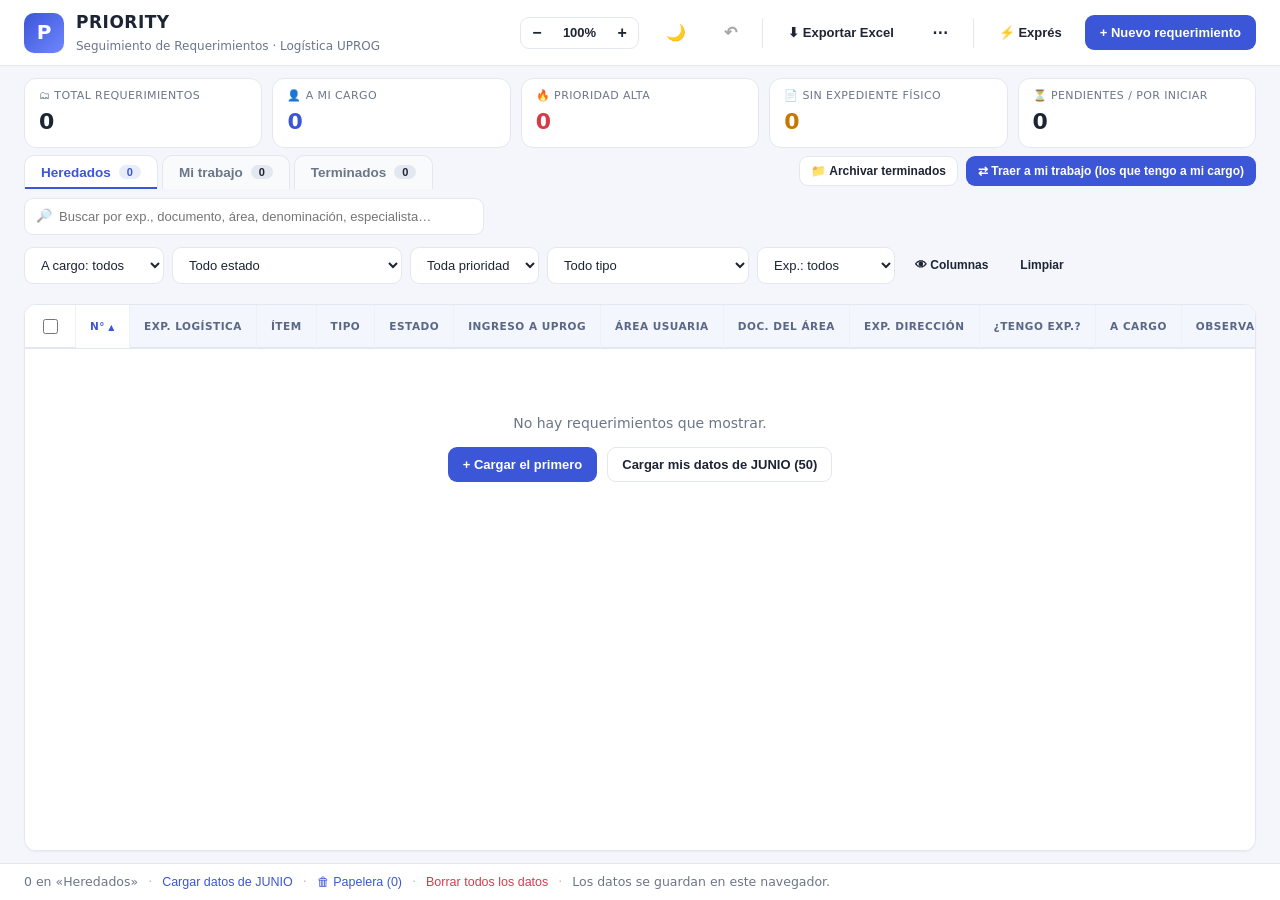
==== PRIORITY.html @ 84eb99b2 "Puente con Google Drive vía Apps Script (sin instalar nada) Alternativa a Drive de escritorio: un Ap" ====
<!DOCTYPE html>
<html lang="es">
<head>
  <meta charset="UTF-8" />
  <meta name="viewport" content="width=device-width, initial-scale=1.0" />
  <title>PRIORITY · Seguimiento de Requerimientos · UPROG</title>
  <style>
:root {
  --bg: #f4f6fb;
  --surface: #ffffff;
  --surface-2: #f8fafc;
  --border: #e3e8f0;
  --text: #1d2433;
  --muted: #6b7689;
  --primary: #3b56d6;
  --primary-dark: #2c43b8;
  --primary-soft: #e8ecfb;
  --danger: #d63b4b;
  --danger-soft: #fdecee;
  --warn: #c77700;
  --warn-soft: #fff4e0;
  --ok: #1f9d57;
  --shadow: 0 1px 2px rgba(18, 28, 53, .05);
  --radius: 12px;
  /* Fondos de fila: cebra sutil, «a mi cargo» y fila bajo el mouse (bien diferenciados) */
  --row-zebra: #f7f9fc;
  --row-cargo: #eef4ff;
  --row-hover: #e7effd;
}

* { box-sizing: border-box; }

html, body { height: 100%; }

body {
  margin: 0;
  font-family: "Segoe UI", system-ui, -apple-system, Roboto, Helvetica, Arial, sans-serif;
  background: var(--bg);
  color: var(--text);
  font-size: 14px;
  line-height: 1.45;
  display: flex;
  flex-direction: column;
  height: 100vh;
  overflow: hidden;
}

/* La cabecera, indicadores, pestañas, filtros y pie quedan anclados;
   solo la tabla se desplaza por dentro. */
.topbar, .kpis, .tabs-bar, .toolbar, .batch-bar, .express-bar, .footer { flex: 0 0 auto; }

/* ---------- Topbar ---------- */
.topbar {
  display: flex;
  align-items: center;
  justify-content: space-between;
  gap: 16px;
  padding: 10px 24px;
  background: var(--surface);
  border-bottom: 1px solid var(--border);
  position: sticky;
  top: 0;
  z-index: 20;
  flex-wrap: wrap;
}
.brand { display: flex; align-items: center; gap: 12px; }
.brand-logo {
  width: 40px; height: 40px;
  border-radius: 10px;
  background: linear-gradient(135deg, var(--primary), #6f86ff);
  color: #fff;
  font-weight: 800;
  font-size: 20px;
  display: grid; place-items: center;
  box-shadow: var(--shadow);
}
.brand-text h1 { margin: 0; font-size: 17px; letter-spacing: .5px; }
.brand-text span { color: var(--muted); font-size: 12px; }
.topbar-actions { display: flex; gap: 8px; flex-wrap: wrap; align-items: center; }
/* Separador fino entre grupos de botones (vista · listas · Excel · registrar) */
.tb-sep { width: 1px; align-self: stretch; background: var(--border); margin: 3px 2px; }

/* ---------- Buttons ---------- */
.btn {
  border: 1px solid transparent;
  border-radius: 9px;
  padding: 9px 14px;
  font-size: 13px;
  font-weight: 600;
  cursor: pointer;
  transition: all .15s ease;
  background: var(--surface);
  color: var(--text);
  white-space: nowrap;
}
.btn:hover { transform: translateY(-1px); }
.btn:active { transform: translateY(0); }
.btn-primary { background: var(--primary); color: #fff; }
.btn-primary:hover { background: var(--primary-dark); }
/* Minimalista: los botones secundarios son solo texto; el fondo aparece al pasar */
.btn-ghost { background: transparent; border-color: transparent; color: var(--text); }
.btn-ghost:hover { background: var(--primary-soft); }
.btn-sm { padding: 7px 11px; font-size: 12px; }
/* En barras de acciones sobre fondo de página, mantener el contorno para que se vean */
.tabs-actions .btn-ghost, .express-bar .btn-ghost, .batch-bar .btn-ghost,
.empty-actions .btn-ghost, .modal .btn-ghost, .cell-popover .btn-ghost {
  background: var(--surface); border-color: var(--border);
}

/* Menú «⋯» con las opciones que no se usan a diario */
.menu-wrap { position: relative; }
.menu {
  position: absolute; right: 0; top: calc(100% + 6px); z-index: 55;
  background: var(--surface); border: 1px solid var(--border);
  border-radius: 11px; box-shadow: 0 12px 32px rgba(18, 28, 53, .16);
  padding: 6px; display: flex; flex-direction: column; gap: 2px; min-width: 205px;
}
.menu-item {
  text-align: left; border: none; background: none; cursor: pointer;
  padding: 9px 12px; border-radius: 8px;
  font-size: 13px; font-weight: 600; color: var(--text); font-family: inherit;
  white-space: nowrap;
}
.menu-item:hover { background: var(--primary-soft); }
.menu-sep { height: 1px; background: var(--border); margin: 4px 6px; }

/* Control de zoom: una sola píldora */
.zoom-ctl {
  display: inline-flex; align-items: center; gap: 0; margin-right: 4px;
  border: 1px solid var(--border); border-radius: 9px; overflow: hidden;
}
.zoom-ctl .btn { padding: 6px 9px; border-radius: 0; }
.zoom-ctl .btn:hover { transform: none; }
.btn-icon { font-size: 16px; line-height: 1; min-width: 32px; font-weight: 800; }
.btn-zoom { min-width: 52px; font-variant-numeric: tabular-nums; }
.btn.vinculado, .menu-item.vinculado { background: #e7f6ee; color: var(--ok); border-color: #bfe6cf; }

/* ---------- KPIs ---------- */
.kpis {
  display: grid;
  grid-template-columns: repeat(auto-fit, minmax(160px, 1fr));
  gap: 10px;
  padding: 12px 24px 2px;
}
.kpi {
  background: var(--surface);
  border: 1px solid var(--border);
  border-radius: var(--radius);
  padding: 9px 14px;
  display: flex;
  flex-direction: column;
  gap: 2px;
}
.kpi-label { color: var(--muted); font-size: 11px; text-transform: uppercase; letter-spacing: .4px; }
.kpi-value { font-size: 22px; font-weight: 800; }
.kpi-danger .kpi-value { color: var(--danger); }
.kpi-warn .kpi-value { color: var(--warn); }
.kpi-accent .kpi-value { color: var(--primary); }

/* ---------- Toolbar / filters ---------- */
.toolbar {
  display: flex;
  align-items: center;
  justify-content: space-between;
  gap: 12px;
  padding: 10px 24px;
  flex-wrap: wrap;
}
.search {
  position: relative;
  flex: 1 1 320px;
  max-width: 460px;
}
.search-icon {
  position: absolute; left: 12px; top: 50%; transform: translateY(-50%);
  font-size: 13px; opacity: .6;
}
.search input {
  width: 100%;
  padding: 10px 12px 10px 34px;
  border: 1px solid var(--border);
  border-radius: 9px;
  background: var(--surface);
  font-size: 13px;
}
.filters { display: flex; gap: 8px; flex-wrap: wrap; }
.select {
  padding: 9px 12px;
  border: 1px solid var(--border);
  border-radius: 9px;
  background: var(--surface);
  font-size: 13px;
  color: var(--text);
  cursor: pointer;
}
input:focus, .select:focus, textarea:focus {
  outline: none;
  border-color: var(--primary);
  box-shadow: 0 0 0 3px var(--primary-soft);
}

/* ---------- Pestañas ---------- */
.tabs-bar {
  display: flex; align-items: center; justify-content: space-between;
  gap: 12px; padding: 4px 24px 0; flex-wrap: wrap;
}
.tabs { display: flex; gap: 4px; flex-wrap: wrap; }
.tabs-actions { display: flex; gap: 8px; flex-wrap: wrap; align-items: center; }
.tab {
  display: inline-flex; align-items: center; gap: 8px;
  border: 1px solid var(--border); border-bottom: none;
  background: var(--surface-2);
  border-radius: 10px 10px 0 0;
  padding: 9px 16px; font-size: 13.5px; font-weight: 700;
  color: var(--muted); cursor: pointer; position: relative; top: 1px;
}
.tab:hover { background: #eef2fb; color: var(--text); }
.tab.active {
  background: var(--surface); color: var(--primary);
  border-color: var(--border);
  box-shadow: 0 -2px 0 var(--primary) inset;
}
.tab-count {
  background: var(--border); color: var(--text);
  border-radius: 999px; padding: 1px 8px; font-size: 11px; font-weight: 700;
}
.tab.active .tab-count { background: var(--primary-soft); color: var(--primary); }
.pest-badge { background: var(--surface-2); color: var(--muted); border: 1px solid var(--border); }

/* ---------- Table ---------- */
.table-wrap {
  margin: 10px 24px 12px;
  background: var(--surface);
  border: 1px solid var(--border);
  border-radius: var(--radius);
  box-shadow: var(--shadow);
  overflow: auto;          /* desplazamiento vertical y horizontal dentro de la tabla */
  flex: 1 1 auto;
  min-height: 0;           /* permite que el área de tabla se encoja y haga scroll */
}
/* Con la vista simplificada (≈11 columnas) la tabla necesita mucho menos ancho:
   min-width bajo = poco o nada de scroll horizontal en pantallas normales. */
.grid { width: 100%; border-collapse: collapse; min-width: 1240px; }

/* Barras de desplazamiento más limpias (la horizontal se usa todo el tiempo) */
.table-wrap::-webkit-scrollbar { width: 12px; height: 13px; }
.table-wrap::-webkit-scrollbar-track { background: transparent; }
.table-wrap::-webkit-scrollbar-thumb {
  background: #c9d2e2; border-radius: 8px;
  border: 3px solid var(--surface); background-clip: padding-box;
}
.table-wrap::-webkit-scrollbar-thumb:hover { background: var(--muted); background-clip: padding-box; }

/* Edición en línea (tipo Excel) */
.grid td.ed { cursor: cell; position: relative; transition: background .12s ease, box-shadow .12s ease; }
.grid td.ed:hover { background: #f0f4fe; box-shadow: inset 0 0 0 1px rgba(59,86,214,.22); }
.grid td.editing { padding: 4px 6px; background: #fff; box-shadow: inset 0 0 0 2px var(--primary); }
.cell-editor {
  width: 100%; box-sizing: border-box;
  padding: 6px 8px; border: 1px solid var(--primary);
  border-radius: 7px; font: inherit; font-size: 13px;
  background: #fff; color: var(--text);
  box-shadow: 0 1px 3px rgba(18,28,53,.10);
}
select.cell-editor { cursor: pointer; }
textarea.cell-editor { resize: vertical; min-height: 54px; line-height: 1.4; overflow: hidden; }

/* Editor amplio (popover) para Observaciones */
.popover-backdrop { position: fixed; inset: 0; z-index: 60; background: rgba(18,28,53,.06); }
.cell-popover {
  position: fixed; z-index: 61;
  background: #fff; border: 1px solid var(--primary);
  border-radius: 11px; box-shadow: 0 14px 36px rgba(18,28,53,.24);
  padding: 10px;
}
.cp-label { font-size: 11px; color: var(--muted); margin-bottom: 6px; font-weight: 600; }
.cp-ta-wrap { position: relative; }
/* La capa fantasma calca EXACTAMENTE las medidas del textarea */
.cp-textarea, .cp-ghost {
  width: 100%; box-sizing: border-box;
  border: 1px solid var(--border); border-radius: 8px;
  padding: 9px 11px; margin: 0;
  font-family: inherit; font-size: 13.5px; line-height: 1.5; letter-spacing: normal;
  min-height: 150px;
}
.cp-textarea.cp-corta, .cp-ghost.cp-corta { min-height: 44px; }
.cp-textarea {
  position: relative; z-index: 1; display: block;
  resize: vertical; color: var(--text); background: transparent;
}
.cp-textarea:focus { outline: none; border-color: var(--primary); box-shadow: 0 0 0 3px var(--primary-soft); }
.cp-ghost {
  position: absolute; inset: 0; z-index: 0;
  border-color: transparent; color: transparent;
  white-space: pre-wrap; word-break: break-word; overflow-wrap: break-word;
  overflow: hidden; pointer-events: none; user-select: none;
}
.cp-ghost .g { color: #b3bac7; }
.grid thead th {
  text-align: left;
  font-size: 10.5px;
  font-weight: 700;
  text-transform: uppercase;
  letter-spacing: .5px;
  color: #5a6785;
  padding: 11px 14px;
  border-bottom: 1px solid var(--border);
  background: #f3f6fd;
  cursor: pointer;
  user-select: none;
  white-space: nowrap;
  position: sticky;
  top: 0;
  z-index: 1;
  box-shadow: inset 0 -1px 0 var(--border);
}
.grid thead th.acciones-col { cursor: default; text-align: right; }
.grid thead th.num { text-align: right; }
.grid thead th[data-sort]:hover { color: var(--primary); background: #e9eefb; }
.grid thead th.sorted-asc, .grid thead th.sorted-desc { color: var(--primary); }
.grid thead th.sorted-asc::after { content: " ▲"; font-size: 8px; }
.grid thead th.sorted-desc::after { content: " ▼"; font-size: 8px; }
.grid tbody td {
  padding: 10px 14px;
  border-bottom: 1px solid #eef1f6;
  border-right: 1px solid #f3f5f9;
  vertical-align: top;
  color: #2a3342;
}
.grid thead th { border-right: 1px solid #eef1f6; }
.grid thead th:last-child, .grid tbody td:last-child { border-right: none; }
.grid tbody tr:last-child td { border-bottom: none; }

/* Columnas fijas (selección y N°): no se pierden al desplazar la tabla a lo ancho */
.grid th.sel-col, .grid td.sel-col { position: sticky; left: 0; z-index: 2; background: var(--surface); }
.grid th.col-nro, .grid td.col-nro {
  position: sticky; left: 36px; z-index: 2; background: var(--surface);
  box-shadow: 4px 0 6px -4px rgba(18, 28, 53, .22);
}
.grid thead th.sel-col, .grid thead th.col-nro { z-index: 4; }

/* Cebra: filas alternadas para seguir la línea con la vista en una tabla tan ancha */
.grid tbody tr:nth-child(even) > td { background: var(--row-zebra); }
.grid tbody tr.row-cargo > td { background: var(--row-cargo); }
.grid tbody tr:hover > td { background: var(--row-hover); }
.grid td.num { text-align: right; font-variant-numeric: tabular-nums; white-space: nowrap; }
.cell-strong { font-weight: 600; white-space: nowrap; font-variant-numeric: tabular-nums; color: var(--text); }
.cell-item { min-width: 240px; max-width: 340px; }
.cell-item .item-main { font-weight: 600; }
.cell-item .item-sub { color: var(--muted); font-size: 11.5px; display: block; overflow: hidden; text-overflow: ellipsis; white-space: nowrap; max-width: 320px; }
.cell-area { min-width: 180px; max-width: 240px; font-size: 12.5px; color: #4a5468; }
.cell-doc { min-width: 160px; font-size: 12.5px; color: #4a5468; }
.muted-cell { color: #aab2c2; }
.row-vieja > td:first-child { box-shadow: inset 3px 0 0 var(--warn); }
/* Prioridad más alta: barra roja al inicio de la fila (gana sobre la naranja de antigüedad) */
.row-alta > td:first-child { box-shadow: inset 3px 0 0 var(--danger); }

/* ---------- Badges ---------- */
.badge {
  display: inline-flex;
  align-items: center;
  padding: 3px 10px;
  border-radius: 6px;
  font-size: 11.5px;
  font-weight: 600;
  letter-spacing: .2px;
  line-height: 1.55;
  white-space: nowrap;
  border: 1px solid rgba(20,30,55,.07);
}
.prio-alta { background: var(--danger-soft); color: var(--danger); }
.prio-media { background: var(--warn-soft); color: var(--warn); }
.prio-baja { background: #e7f6ee; color: var(--ok); }

.tipo { background: var(--surface-2); color: var(--muted); border: 1px solid var(--border); font-size: 11px; }
.tipo[data-t="SERVICIO"] { background: #eef4ff; color: #2f5fd0; border-color: #d6e2fb; }
.tipo[data-t="BIEN"] { background: #f0f4ec; color: #4a7a2e; border-color: #dde9d3; }
.tipo[data-t="INSUMO"] { background: #fdf0f6; color: #b03a78; border-color: #f6d8e8; }

/* Estados */
.estado { background: var(--surface-2); color: var(--muted); border: 1px solid var(--border); }
.estado[data-e="PENDIENTE"] { background: #eef1f6; color: #5a6678; }
.estado[data-e="DISPONIBILIDAD PRESUPUESTAL"] { background: #fff4e0; color: #b06f00; }
.estado[data-e="INVITACION"] { background: #e8ecfb; color: var(--primary); }
.estado[data-e="CUADRO COMPARATIVO"] { background: #e6f0ff; color: #1f5fd6; }
.estado[data-e="VALIDADO"] { background: #e7f6ee; color: var(--ok); }
.estado[data-e="ENTREGADO A GRISEL"] { background: #eaf7ef; color: #15824a; }
.estado[data-e="PARA SALDO"] { background: #f3eafc; color: #7b3fd1; }

.tengo-si { background: #e7f6ee; color: var(--ok); }
.tengo-no { background: var(--danger-soft); color: var(--danger); }
.cargo-si { background: var(--primary-soft); color: var(--primary); }
.cargo-no { background: #eef1f6; color: #5a6678; }

/* Anchos de celdas de la tabla editable */
.cell-den { min-width: 240px; max-width: 360px; white-space: nowrap; overflow: hidden; text-overflow: ellipsis; }
.cell-item2 { min-width: 240px; max-width: 430px; font-weight: 600; }
.item-main { font-weight: 700; font-size: 13.5px; line-height: 1.4; white-space: normal; }
.cell-exp { font-size: 14px; }
/* Sublínea gris (denominación bajo el ítem, estratégica bajo el área): editable con su clic */
.sub-linea {
  display: block; color: var(--muted); font-weight: 400;
  font-size: 11.5px; line-height: 1.35; margin-top: 3px;
  white-space: normal; word-break: break-word;
  max-height: 47px; overflow: hidden;
}
.sub-edit:hover { color: var(--primary); text-decoration: underline; cursor: pointer; }
.cell-obs { min-width: 200px; max-width: 320px; white-space: normal; word-break: break-word; line-height: 1.42; }

.antig-tag { display: block; font-size: 10.5px; color: #99a2b3; margin-top: 1px; }
.antig-tag.alerta { color: var(--warn); font-weight: 700; }
.cell-item2 .item-main, .grid td.cell-strong { letter-spacing: .1px; }
.grid tbody td.ed { transition: background .12s ease; }

/* ---------- Row actions ---------- */
.row-actions { display: flex; gap: 6px; justify-content: flex-end; }
.icon-btn {
  border: 1px solid var(--border);
  background: var(--surface);
  border-radius: 7px;
  padding: 5px 8px;
  cursor: pointer;
  font-size: 13px;
  line-height: 1;
}
.icon-btn:hover { background: var(--surface-2); }
.icon-btn.danger:hover { background: var(--danger-soft); border-color: #f3c4ca; }

/* ---------- Empty ---------- */
.empty { padding: 50px 24px; text-align: center; color: var(--muted); }
.empty-actions { display: flex; gap: 10px; justify-content: center; margin-top: 14px; flex-wrap: wrap; }

/* ---------- Footer ---------- */
.footer {
  display: flex;
  align-items: center;
  gap: 10px;
  padding: 9px 24px;
  border-top: 1px solid var(--border);
  background: var(--surface);
  color: var(--muted);
  font-size: 12.5px;
  flex-wrap: wrap;
}
.footer-sep { opacity: .5; }
.muted { color: var(--muted); }
.link-danger, .link-accent { background: none; border: none; cursor: pointer; font-size: 12.5px; padding: 0; }
.link-danger { color: var(--danger); }
.link-accent { color: var(--primary); }
.link-danger:hover, .link-accent:hover { text-decoration: underline; }

/* ---------- Modal ---------- */
.modal-backdrop {
  position: fixed; inset: 0;
  background: rgba(18, 28, 53, .45);
  display: grid; place-items: center;
  padding: 20px;
  z-index: 50;
}
.modal {
  background: var(--surface);
  border-radius: 16px;
  width: 100%;
  max-width: 720px;
  max-height: 92vh;
  overflow-y: auto;
  box-shadow: 0 20px 60px rgba(18, 28, 53, .3);
}
.modal-head {
  display: flex; align-items: center; justify-content: space-between;
  padding: 18px 22px;
  border-bottom: 1px solid var(--border);
  position: sticky; top: 0; background: var(--surface); z-index: 2;
}
.modal-head h2 { margin: 0; font-size: 17px; }
.modal-close { border: none; background: none; font-size: 17px; cursor: pointer; color: var(--muted); }
.modal-close:hover { color: var(--text); }
.modal-body { padding: 16px 22px 20px; }
.form-section {
  margin: 18px 0 4px;
  font-size: 12px;
  text-transform: uppercase;
  letter-spacing: .5px;
  color: var(--primary);
  border-bottom: 1px solid var(--border);
  padding-bottom: 6px;
}
.form-section:first-of-type { margin-top: 4px; }
.grid-form { display: grid; grid-template-columns: 1fr 1fr; gap: 13px; margin-top: 10px; }
.field { display: flex; flex-direction: column; gap: 6px; }
.field > span { font-size: 12.5px; font-weight: 600; color: var(--muted); position: relative; display: inline-flex; align-items: center; gap: 6px; }

/* Ícono de ayuda con tooltip (ej. explicación de Tipos) */
.help-icon {
  display: inline-flex; align-items: center; justify-content: center;
  width: 16px; height: 16px; border-radius: 50%;
  border: 1px solid var(--border); background: var(--surface-2);
  color: var(--primary); font-size: 10.5px; font-weight: 800; font-style: normal;
  line-height: 1; cursor: help; padding: 0;
}
.help-icon:hover, .help-icon:focus { background: var(--primary-soft); border-color: var(--primary); outline: none; }
.help-tooltip {
  display: block;
  position: absolute; z-index: 40; top: 100%; left: 0; margin-top: 6px;
  width: 300px; max-width: 80vw;
  background: #1d2433; color: #f1f3f8;
  border-radius: 10px; padding: 12px 14px 10px;
  box-shadow: 0 12px 28px rgba(18,28,53,.28);
  font-weight: normal; font-size: 12px; line-height: 1.5;
  cursor: default; white-space: normal; text-align: left;
}
.cp-block { display: block; margin: 0 0 8px; }
.cp-block:last-child { margin-bottom: 0; }
.help-tooltip strong { color: #fff; }
.help-tooltip-close {
  position: absolute; top: 6px; right: 8px;
  background: none; border: none; color: #aab2c2;
  font-size: 12px; cursor: pointer; padding: 2px;
}
.help-tooltip-close:hover { color: #fff; }
.field input, .field textarea, .field .select { width: 100%; padding: 9px 11px; border: 1px solid var(--border); border-radius: 9px; font-size: 13px; font-family: inherit; }
.field textarea { resize: vertical; }
.field-wide { grid-column: 1 / -1; }
.field-narrow { max-width: 140px; }
.modal-foot {
  display: flex; justify-content: flex-end; gap: 10px;
  margin-top: 22px; padding-top: 16px; border-top: 1px solid var(--border);
}

/* ---------- Configuración ---------- */
.config-help {
  font-size: 12.5px;
  color: var(--muted);
  background: var(--surface-2);
  border: 1px solid var(--border);
  border-radius: 9px;
  padding: 10px 12px;
  margin: 0 0 18px;
  line-height: 1.5;
}
.config-help strong { color: var(--text); }
.config-group { margin-bottom: 20px; }
.config-group-head {
  display: flex; align-items: center; justify-content: space-between;
  gap: 10px; margin-bottom: 10px;
}
.config-group-head h3 {
  margin: 0; font-size: 13px; text-transform: uppercase;
  letter-spacing: .4px; color: var(--primary);
}
.config-hint { text-transform: none; letter-spacing: 0; color: var(--muted); font-weight: 500; font-size: 11.5px; }
.config-list { display: flex; flex-direction: column; gap: 8px; }
.cfg-row {
  display: flex; align-items: center; gap: 8px;
}
.cfg-swatch {
  flex: 0 0 auto;
  min-width: 96px; max-width: 200px;
  padding: 5px 10px;
  border-radius: 999px;
  font-size: 11.5px; font-weight: 700;
  white-space: nowrap; overflow: hidden; text-overflow: ellipsis;
  text-align: center;
}
.cfg-color {
  flex: 0 0 auto;
  width: 34px; height: 34px;
  padding: 2px; border: 1px solid var(--border);
  border-radius: 8px; cursor: pointer; background: var(--surface);
}
.cfg-nombre {
  flex: 1 1 auto;
  padding: 8px 10px; border: 1px solid var(--border);
  border-radius: 8px; font-size: 13px; font-family: inherit;
}
.cfg-row .icon-btn[disabled] { opacity: .35; cursor: default; }
.foot-spacer { flex: 1; }

/* ---------- Glosario ---------- */
.glosario-group { margin-bottom: 22px; }
.glosario-group:last-child { margin-bottom: 4px; }
.glosario-group h3 {
  margin: 0 0 10px; font-size: 13px; text-transform: uppercase;
  letter-spacing: .4px; color: var(--primary);
  display: flex; align-items: baseline; gap: 8px; flex-wrap: wrap;
}
.glosario-list { margin: 0; }
.glosario-list dt {
  margin: 12px 0 4px;
  font-weight: 700; color: var(--text); font-size: 13px;
}
.glosario-list dt:first-child { margin-top: 0; }
.glosario-list dt .badge { font-size: 11.5px; }
.glosario-list dd {
  margin: 0 0 2px; color: var(--muted); font-size: 13px; line-height: 1.5;
}

/* ---------- Selección múltiple y acciones en lote ---------- */
.sel-col { width: 36px; min-width: 36px; text-align: center !important; cursor: pointer; }
.sel-check, #sel-all { width: 15px; height: 15px; cursor: pointer; accent-color: var(--primary); vertical-align: middle; }
.batch-bar {
  display: flex; align-items: center; gap: 8px; flex-wrap: wrap;
  padding: 8px 24px;
  background: #eef2fd;
  border-top: 1px solid #d6defb; border-bottom: 1px solid #d6defb;
}
.batch-count { font-weight: 800; color: var(--primary); font-size: 13px; margin-right: 4px; white-space: nowrap; }
.batch-bar .select { padding: 7px 10px; font-size: 12.5px; }
#btn-deshacer[disabled] { opacity: .4; cursor: default; }
#btn-deshacer[disabled]:hover { transform: none; background: transparent; }

/* ---------- Ayudas de escritura en el editor ---------- */
.cp-warn { margin-top: 6px; font-size: 12px; color: var(--danger); font-weight: 700; }
.cp-sugerencias {
  margin-top: 8px; display: flex; flex-wrap: wrap; gap: 6px; align-items: center;
  max-height: 98px; overflow-y: auto;
}
.cp-sug-tit { font-size: 11px; color: var(--muted); font-weight: 700; }
.cp-sug {
  border: 1px solid var(--border); background: var(--surface-2);
  border-radius: 999px; padding: 4px 11px; font-size: 12px; cursor: pointer;
  max-width: 100%; overflow: hidden; text-overflow: ellipsis; white-space: nowrap;
  font-family: inherit; color: var(--text);
}
.cp-sug:hover { background: var(--primary-soft); border-color: var(--primary); color: var(--primary); }
.cp-pred {
  margin-top: 6px; font-size: 12px; color: var(--muted);
  background: var(--surface-2); border: 1px dashed var(--border);
  border-radius: 7px; padding: 5px 10px;
}
.cp-pred b { color: var(--primary); }

/* ---------- Papelera ---------- */
.pap-row {
  display: flex; align-items: center; justify-content: space-between; gap: 10px;
  padding: 10px 0; border-bottom: 1px solid var(--border);
}
.pap-row:last-child { border-bottom: none; }
.pap-info { display: flex; flex-direction: column; gap: 2px; min-width: 0; }
.pap-title { font-weight: 700; font-size: 13px; }
.pap-sub { color: var(--muted); font-size: 12.5px; overflow: hidden; text-overflow: ellipsis; white-space: nowrap; max-width: 440px; }
.pap-fecha { color: #99a2b3; font-size: 11px; }

/* ---------- Toast ---------- */
.toast {
  position: fixed;
  bottom: 24px; left: 50%; transform: translateX(-50%);
  background: var(--text); color: #fff;
  padding: 11px 18px; border-radius: 10px;
  font-size: 13px; font-weight: 600;
  box-shadow: var(--shadow); z-index: 80;
}

.hidden { display: none !important; }

/* ---------- Modo enfoque: al navegar por la tabla, arriba se compacta ----------
   Se activa solo al desplazarse dentro de la tabla y se desactiva al volver arriba,
   para que el cuadro ocupe casi toda la página mientras trabajas en él. */
.topbar, .toolbar, .tabs-bar, .footer { transition: padding .18s ease; }
body.modo-foco .kpis { display: none; }
body.modo-foco .topbar { padding: 5px 24px; }
body.modo-foco .brand-logo { width: 30px; height: 30px; font-size: 15px; border-radius: 8px; }
body.modo-foco .brand-text h1 { font-size: 14px; }
body.modo-foco .brand-text span { display: none; }
body.modo-foco .topbar-actions .btn { padding: 5px 9px; font-size: 12px; }
body.modo-foco .tabs-bar { padding-top: 2px; }
body.modo-foco .toolbar { padding-top: 4px; padding-bottom: 4px; }
body.modo-foco .footer { padding-top: 4px; padding-bottom: 4px; font-size: 11.5px; }
body.modo-foco .table-wrap { margin-top: 6px; margin-bottom: 8px; }

/* ---------- KPIs clickeables ---------- */
.kpi-btn { cursor: pointer; transition: border-color .15s ease, transform .15s ease; }
.kpi-btn:hover { border-color: var(--primary); transform: translateY(-1px); }
.kpi-btn.kpi-activo { border-color: var(--primary); box-shadow: 0 0 0 3px var(--primary-soft); }

/* ---------- Registro exprés ---------- */
.express-bar {
  display: flex; align-items: center; gap: 8px; flex-wrap: wrap;
  padding: 8px 24px;
  background: var(--primary-soft);
  border-top: 1px solid var(--border); border-bottom: 1px solid var(--border);
}
.express-tit { font-weight: 800; color: var(--primary); font-size: 13px; white-space: nowrap; }
.ex-input { flex: 0 1 150px; min-width: 110px; cursor: text; }
.ex-ancho { flex: 1 1 210px; }
.ex-max { flex: 2 1 260px; }
.express-ayuda { flex-basis: 100%; font-size: 11px; color: var(--muted); }

/* ---------- Navegación con teclado (celda activa) ---------- */
.grid td.celda-activa { box-shadow: inset 0 0 0 2px var(--primary); border-radius: 2px; }

/* ---------- Bitácora de estados ---------- */
.hist-lista { max-height: 300px; overflow-y: auto; display: flex; flex-direction: column; gap: 6px; min-width: 300px; }
.hist-item { display: flex; gap: 8px; align-items: baseline; font-size: 12.5px; }
.hist-fecha { color: var(--muted); font-size: 11px; white-space: nowrap; }
.hist-vacio { color: var(--muted); font-size: 12.5px; padding: 6px 2px; }

/* ---------- Glosario: leyenda de colores y consejo ---------- */
.glosario-leyenda {
  display: flex; flex-wrap: wrap; gap: 6px; align-items: center;
  margin: 0 0 12px; font-size: 12px; color: var(--muted);
}
.glosario-tip {
  margin: 12px 0 0; padding: 9px 12px;
  background: var(--primary-soft); border-radius: 9px;
  font-size: 12.5px; color: var(--text);
}

/* ---------- Botón ⏭ (avanzar al siguiente estado) ---------- */
.estado-linea { display: flex; align-items: center; gap: 6px; }
.paso-sig {
  border: 1px solid var(--border); background: var(--surface);
  color: var(--muted); border-radius: 6px; cursor: pointer;
  font-size: 11px; line-height: 1; padding: 3px 5px;
  opacity: 0; transition: opacity .12s ease, color .12s ease, border-color .12s ease;
}
.grid tbody tr:hover .paso-sig { opacity: 1; }
.paso-sig:hover { color: var(--primary); border-color: var(--primary); }
/* En pantallas táctiles no hay hover: el botón se ve siempre */
@media (hover: none) { .paso-sig { opacity: 1; } }

/* ---------- Días sin movimiento ---------- */
.sinmov-tag { display: block; font-size: 10.5px; color: var(--warn); margin-top: 3px; white-space: nowrap; }

/* ---------- Conectar con Google Drive ---------- */
.drive-pop { max-height: 86vh; overflow-y: auto; }
.drive-pasos { margin: 4px 0 10px; padding-left: 20px; font-size: 12.5px; line-height: 1.6; }
.drive-pasos li { margin-bottom: 5px; }
.drive-url { width: 100%; font-size: 12px; }
.drive-foot { display: flex; gap: 8px; align-items: center; flex-wrap: wrap; margin-top: 10px; }
.drive-estado { font-size: 11.5px; color: var(--muted); flex: 1 1 100%; }
.drive-estado.bien { color: var(--ok); font-weight: 600; }
.drive-estado.mal { color: var(--danger); font-weight: 600; }

/* ---------- Selector de columnas (👁) ---------- */
.cols-lista { display: flex; flex-direction: column; gap: 7px; max-height: 330px; overflow-y: auto; padding: 2px 0; }
.cols-item { display: flex; gap: 8px; align-items: center; font-size: 13px; cursor: pointer; user-select: none; }
.cols-item input { cursor: pointer; }
.cols-nota { color: var(--muted); font-size: 11px; }
.cols-foot { margin-top: 10px; display: flex; justify-content: flex-end; }

/* ---------- Tema oscuro ---------- */
:root { color-scheme: light; }
:root[data-theme="dark"] {
  color-scheme: dark;
  --bg: #0f1522;
  --surface: #1a2233;
  --surface-2: #222c40;
  --border: #303c52;
  --text: #e7ebf3;
  --muted: #9aa5bb;
  --primary: #7189ee;
  --primary-dark: #92a6f4;
  --primary-soft: #27324f;
  --danger: #f26b7c;
  --danger-soft: #3a2530;
  --warn: #e6a13a;
  --warn-soft: #3a2f1c;
  --ok: #46c07f;
  --shadow: 0 1px 3px rgba(0,0,0,.45), 0 10px 28px rgba(0,0,0,.4);
  --row-zebra: #1e2737;
  --row-cargo: #202c48;
  --row-hover: #283552;
}
/* Ajustes de colores fijos que no usan variables */
:root[data-theme="dark"] .grid thead th { color: var(--muted); background: var(--surface-2); }
:root[data-theme="dark"] .grid thead th,
:root[data-theme="dark"] .grid tbody td { border-color: var(--border); }
:root[data-theme="dark"] .grid tbody td { color: var(--text); }
:root[data-theme="dark"] .grid td.ed:hover { background: #232f47; }
:root[data-theme="dark"] .grid td.editing { background: var(--surface); }
:root[data-theme="dark"] .grid td.col-nro,
:root[data-theme="dark"] .grid th.col-nro { box-shadow: 4px 0 6px -4px rgba(0,0,0,.55); }
:root[data-theme="dark"] .table-wrap::-webkit-scrollbar-thumb { background: #3a475f; background-clip: padding-box; }
:root[data-theme="dark"] .grid thead th[data-sort]:hover { background: var(--surface); }
:root[data-theme="dark"] .cell-area,
:root[data-theme="dark"] .cell-doc { color: #aeb7ca; }
:root[data-theme="dark"] .muted-cell,
:root[data-theme="dark"] .antig-tag,
:root[data-theme="dark"] .pap-fecha { color: var(--muted); }
:root[data-theme="dark"] .cp-label { background: var(--surface-2); color: var(--muted); }
:root[data-theme="dark"] .cp-ghost .g { color: #6b7688; }
:root[data-theme="dark"] .tab:hover { background: var(--surface-2); }
:root[data-theme="dark"] .btn.vinculado,
:root[data-theme="dark"] .menu-item.vinculado { background: rgba(70,192,127,.16); border-color: rgba(70,192,127,.45); }
:root[data-theme="dark"] .toast { background: #2c3850; color: var(--text); }
:root[data-theme="dark"] input,
:root[data-theme="dark"] textarea,
:root[data-theme="dark"] .field input,
:root[data-theme="dark"] .field textarea { background: var(--surface); color: var(--text); }
:root[data-theme="dark"] .cell-popover,
:root[data-theme="dark"] .cell-editor { background: var(--surface); color: var(--text); }
:root[data-theme="dark"] .batch-bar { background: var(--surface-2); border-color: var(--border); }
:root[data-theme="dark"] .cargo-no { background: var(--surface-2); color: var(--muted); }
:root[data-theme="dark"] .tengo-si { background: rgba(70,192,127,.18); color: var(--ok); }
:root[data-theme="dark"] .badge { border-color: rgba(255,255,255,.08); }
:root[data-theme="dark"] ::placeholder { color: #7a869c; }

/* ---------- Responsive ---------- */
@media (max-width: 880px) {
  .kpis { grid-template-columns: repeat(2, 1fr); }
  .grid-form { grid-template-columns: 1fr; }
  .field-narrow { max-width: none; }
}
@media (max-width: 520px) {
  .kpis { grid-template-columns: 1fr; }
  .topbar { padding: 12px 14px; }
  .toolbar, .table-wrap, .kpis, .footer { padding-left: 14px; padding-right: 14px; }
  .table-wrap { margin-left: 14px; margin-right: 14px; }
}

</style>
</head>
<body>
  <header class="topbar">
    <div class="brand">
      <div class="brand-logo">P</div>
      <div class="brand-text">
        <h1>PRIORITY</h1>
        <span>Seguimiento de Requerimientos · Logística UPROG</span>
      </div>
    </div>
    <div class="topbar-actions">
      <div class="zoom-ctl" title="Alejar o acercar la tabla">
        <button id="zoom-menos" class="btn btn-ghost btn-icon" title="Alejar (ver más pequeño)">−</button>
        <button id="zoom-nivel" class="btn btn-ghost btn-zoom" title="Clic para restablecer al 100%">100%</button>
        <button id="zoom-mas" class="btn btn-ghost btn-icon" title="Acercar (ver más grande)">+</button>
      </div>
      <button id="btn-tema" class="btn btn-ghost btn-icon" title="Cambiar entre tema claro y oscuro">🌙</button>
      <button id="btn-deshacer" class="btn btn-ghost btn-icon" title="Deshacer último cambio (Ctrl+Z)" disabled>↶</button>
      <span class="tb-sep"></span>
      <button id="btn-exportar" class="btn btn-ghost" title="Exportar a Excel con formato (mismas columnas, colores y orden de siempre)">⬇ Exportar Excel</button>
      <div class="menu-wrap">
        <button id="btn-mas" class="btn btn-ghost btn-icon" title="Más opciones (glosario, configurar, vincular, importar)">⋯</button>
        <div id="menu-mas" class="menu hidden">
          <button id="btn-glosario" class="menu-item" title="Glosario: qué significa cada término">📖 Glosario</button>
          <button id="btn-config" class="menu-item" title="Configurar estados, tipos y prioridades">⚙ Configurar listas</button>
          <button id="btn-vincular" class="menu-item" title="Vincular a un archivo CSV que se actualiza solo (Chrome/Edge)">🔗 Vincular Excel</button>
          <button id="btn-importar" class="menu-item" title="Importar desde CSV/Excel (actualiza los existentes, no duplica)">⬆ Importar</button>
          <div class="menu-sep"></div>
          <button id="btn-resumen" class="menu-item" title="Baja un resumen legible (.md) para subirlo a un Proyecto de Claude o a Drive y consultar tus expedientes desde el celular">🤖 Resumen para consultar con IA</button>
          <button id="btn-resumen-link" class="menu-item" title="Vincula un archivo .md (por ejemplo dentro de tu carpeta de Google Drive) que se actualice solo con cada cambio">🔄 Vincular resumen (Drive)</button>
          <button id="btn-drive" class="menu-item" title="Guarda el resumen en tu Drive automáticamente, sin instalar nada">☁ Conectar con Google Drive…</button>
          <div class="menu-sep"></div>
          <button id="btn-respaldo" class="menu-item" title="Guardar TODO en un archivo: requerimientos, historial, papelera, listas y preferencias (para pasar a otra PC)">💾 Guardar copia de todo</button>
          <button id="btn-restaurar" class="menu-item" title="Restaurar desde una copia de seguridad (reemplaza lo que haya en esta PC)">📂 Restaurar copia</button>
        </div>
      </div>
      <span class="tb-sep"></span>
      <button id="btn-express" class="btn btn-ghost" title="Registro exprés: solo los datos esenciales, el resto se completa después">⚡ Exprés</button>
      <button id="btn-nuevo" class="btn btn-primary">+ Nuevo requerimiento</button>
      <input type="file" id="file-import" accept=".csv,.xls,.xlsx,.html,text/csv,application/vnd.ms-excel" hidden />
      <input type="file" id="file-respaldo" accept=".json,application/json" hidden />
    </div>
  </header>

  <!-- Tablero de indicadores (clic en una tarjeta = filtrar la tabla) -->
  <section class="kpis" id="kpis">
    <div class="kpi kpi-btn" data-kpi="total" title="Clic: quitar todos los filtros">
      <span class="kpi-label">🗂 Total requerimientos</span>
      <span class="kpi-value" id="kpi-total">0</span>
    </div>
    <div class="kpi kpi-accent kpi-btn" data-kpi="cargo" title="Clic: ver solo los que tengo a mi cargo">
      <span class="kpi-label">👤 A mi cargo</span>
      <span class="kpi-value" id="kpi-cargo">0</span>
    </div>
    <div class="kpi kpi-danger kpi-btn" data-kpi="alta" title="Clic: ver solo prioridad más alta">
      <span class="kpi-label" id="kpi-alta-label">Prioridad alta</span>
      <span class="kpi-value" id="kpi-alta">0</span>
    </div>
    <div class="kpi kpi-warn kpi-btn" data-kpi="sinexp" title="Clic: ver solo los que no tengo en físico">
      <span class="kpi-label">📄 Sin expediente físico</span>
      <span class="kpi-value" id="kpi-sinexp">0</span>
    </div>
    <div class="kpi kpi-btn" data-kpi="pend" title="Clic: ver solo los pendientes">
      <span class="kpi-label">⏳ Pendientes / por iniciar</span>
      <span class="kpi-value" id="kpi-pend">0</span>
    </div>
  </section>

  <!-- Pestañas -->
  <section class="tabs-bar">
    <div class="tabs" id="tabs"></div>
    <div class="tabs-actions">
      <button id="btn-archivar" class="btn btn-ghost btn-sm" title="Mueve a la pestaña «Terminados» todos los requerimientos en estado TERMINADO">
        📁 Archivar terminados
      </button>
      <button id="btn-jalar" class="btn btn-primary btn-sm" title="Mueve a la pestaña «Mi trabajo» los requerimientos marcados como «a mi cargo»">
        ⇄ Traer a mi trabajo (los que tengo a mi cargo)
      </button>
    </div>
  </section>

  <!-- Registro exprés: lo esencial en una línea, Enter guarda y sigue -->
  <section class="express-bar hidden" id="express-bar">
    <span class="express-tit">⚡ Registro exprés</span>
    <input type="text" id="ex-exp" class="select ex-input" placeholder="N° Exp. Logística *" />
    <input type="text" id="ex-doc" class="select ex-input ex-ancho" placeholder="N° doc. del área (NOTA INFORMATIVA…)" list="dl-ex-doc" />
    <input type="text" id="ex-area" class="select ex-input ex-ancho" placeholder="Área usuaria" list="dl-ex-area" />
    <input type="text" id="ex-den" class="select ex-input ex-max" placeholder="Denominación del requerimiento" />
    <select id="ex-tipo" class="select ex-input"></select>
    <button id="ex-guardar" class="btn btn-primary btn-sm" title="Guardar y seguir con el siguiente (Enter)">Guardar ↵</button>
    <button id="ex-cerrar" class="btn btn-ghost btn-sm" title="Cerrar (Esc)">✕</button>
    <span class="express-ayuda">Fecha de hoy, N° y pestaña se ponen solos · Enter guarda y sigue</span>
    <datalist id="dl-ex-doc"></datalist>
    <datalist id="dl-ex-area"></datalist>
  </section>

  <!-- Filtros -->
  <section class="toolbar">
    <div class="search">
      <span class="search-icon">🔎</span>
      <input type="search" id="buscar" placeholder="Buscar por exp., documento, área, denominación, especialista…" />
    </div>
    <div class="filters">
      <select id="filtro-cargo" class="select">
        <option value="">A cargo: todos</option>
        <option value="SÍ">Solo a mi cargo</option>
        <option value="NO">De otra persona</option>
        <option value="__sin">Sin marcar</option>
      </select>
      <select id="filtro-estado" class="select"><option value="">Todo estado</option></select>
      <select id="filtro-prioridad" class="select"><option value="">Toda prioridad</option></select>
      <select id="filtro-tipo" class="select"><option value="">Todo tipo</option></select>
      <select id="filtro-tengo" class="select">
        <option value="">Exp.: todos</option>
        <option value="SÍ">Con expediente</option>
        <option value="NO">Sin expediente</option>
      </select>
      <button id="btn-columnas" class="btn btn-ghost btn-sm" title="Elegir qué columnas se ven (los datos ocultos no se pierden: siguen en el formulario y en el Excel)">👁 Columnas</button>
      <button id="btn-limpiar" class="btn btn-ghost btn-sm" title="Limpiar filtros">Limpiar</button>
    </div>
  </section>

  <!-- Barra de acciones en lote (aparece al seleccionar filas) -->
  <section class="batch-bar hidden" id="batch-bar">
    <span class="batch-count" id="batch-count">0 seleccionados</span>
    <select id="batch-estado" class="select"><option value="">Cambiar estado…</option></select>
    <select id="batch-prioridad" class="select"><option value="">Cambiar prioridad…</option></select>
    <select id="batch-pestana" class="select"><option value="">Mover a pestaña…</option></select>
    <select id="batch-cargo" class="select">
      <option value="">A cargo…</option>
      <option value="SÍ">SÍ (a mi cargo)</option>
      <option value="NO">NO (de otra persona)</option>
    </select>
    <button id="batch-especialista" class="btn btn-ghost btn-sm">👤 Asignar especialista</button>
    <button id="batch-eliminar" class="btn btn-ghost btn-sm">🗑 Eliminar</button>
    <button id="batch-cancelar" class="btn btn-ghost btn-sm">✕ Quitar selección</button>
  </section>

  <!-- Tabla -->
  <main class="table-wrap">
    <table class="grid" id="tabla">
      <thead>
        <tr id="thead-row"><!-- se construye desde app.js según las columnas visibles --></tr>
      </thead>
      <tbody id="tbody"></tbody>
    </table>
    <div id="vacio" class="empty hidden">
      <p>No hay requerimientos que mostrar.</p>
      <div class="empty-actions">
        <button id="btn-nuevo-2" class="btn btn-primary">+ Cargar el primero</button>
        <button id="btn-junio" class="btn btn-ghost">Cargar mis datos de JUNIO (50)</button>
      </div>
    </div>
  </main>

  <footer class="footer">
    <span id="footer-count">0 requerimientos</span>
    <span class="footer-sep">·</span>
    <button id="btn-junio-2" class="link-accent">Cargar datos de JUNIO</button>
    <span class="footer-sep">·</span>
    <button id="btn-papelera" class="link-accent">🗑 Papelera (<span id="papelera-count">0</span>)</button>
    <span class="footer-sep">·</span>
    <button id="btn-borrar-todo" class="link-danger">Borrar todos los datos</button>
    <span class="footer-sep">·</span>
    <span class="muted">Los datos se guardan en este navegador.</span>
  </footer>

  <!-- Modal de formulario -->
  <div class="modal-backdrop hidden" id="modal">
    <div class="modal" role="dialog" aria-modal="true" aria-labelledby="modal-titulo">
      <div class="modal-head">
        <h2 id="modal-titulo">Nuevo requerimiento</h2>
        <button class="modal-close" id="modal-close" aria-label="Cerrar">✕</button>
      </div>
      <form id="form" class="modal-body" novalidate>
        <input type="hidden" id="f-id" />

        <h3 class="form-section">Identificación</h3>
        <div class="grid-form">
          <label class="field">
            <span>Pestaña</span>
            <select id="f-pestana" class="select"></select>
          </label>
          <label class="field field-narrow">
            <span>N°</span>
            <input type="text" id="f-nro" placeholder="Correlativo" />
          </label>
          <label class="field">
            <span>Fecha de ingreso a UPROG</span>
            <input type="date" id="f-fechaIngreso" />
          </label>
          <label class="field">
            <span>N° Exp. Logística *</span>
            <input type="text" id="f-expLogistica" required placeholder="Ej. 2728" />
          </label>
          <label class="field">
            <span>N° Exp. Dirección</span>
            <input type="text" id="f-expDireccion" placeholder="Ej. 4249" />
          </label>
          <label class="field field-wide">
            <span>N° de documento del área que solicita</span>
            <input type="text" id="f-docArea" placeholder="Ej. NOTA INFORMATIVA N°040-2026-DP-HNAL" />
          </label>
        </div>

        <h3 class="form-section">Área usuaria</h3>
        <div class="grid-form">
          <label class="field field-wide">
            <span>Área usuaria estratégica</span>
            <input type="text" id="f-areaEstrategica" placeholder="Departamento / unidad estratégica" list="dl-areaEstrategica" autocomplete="off" />
            <datalist id="dl-areaEstrategica"></datalist>
          </label>
          <label class="field field-wide">
            <span>Área usuaria</span>
            <input type="text" id="f-areaUsuaria" placeholder="Servicio / área que solicita" list="dl-areaUsuaria" autocomplete="off" />
            <datalist id="dl-areaUsuaria"></datalist>
          </label>
        </div>

        <h3 class="form-section">Requerimiento</h3>
        <div class="grid-form">
          <label class="field">
            <span class="field-label-help">Tipo
              <button type="button" class="help-icon" id="ayuda-tipo" title="¿Qué significa cada tipo?" aria-label="Ayuda sobre los tipos">ℹ</button>
              <span class="help-tooltip hidden" id="tooltip-tipo">
                <button type="button" class="help-tooltip-close" id="tooltip-tipo-close" aria-label="Cerrar">✕</button>
                <span class="cp-block"><strong>BIEN</strong> — objeto físico que se adquiere y se conserva (equipos, muebles, accesorios). Ej.: estante de melamina, coches de paro.</span>
                <span class="cp-block"><strong>INSUMO</strong> — material consumible que se gasta con el uso (descartables, reactivos, materiales).</span>
                <span class="cp-block"><strong>SERVICIO</strong> — trabajo o mano de obra contratada, no es un objeto (mantenimiento, calibración, agenciamiento).</span>
                <span class="cp-block"><strong>ACTIVO NO FINANCIERO</strong> — bien de capital/patrimonial (SIGA/SIAF): equipo de valor significativo que se registra como activo fijo de la institución.</span>
                <span class="cp-block"><strong>PACIENTE</strong> — requerimiento ligado a un paciente específico (compra puntual por indicación médica o urgencia).</span>
              </span>
            </span>
            <select id="f-tipo" class="select"></select>
          </label>
          <label class="field">
            <span>Ítem (resumen corto)</span>
            <input type="text" id="f-item" placeholder="Ej. ESTANTE DE MELAMINA" />
          </label>
          <label class="field field-wide">
            <span>Denominación del requerimiento (completo)</span>
            <textarea id="f-denominacion" rows="2" placeholder="Descripción completa del requerimiento" spellcheck="true" lang="es"></textarea>
          </label>
        </div>

        <h3 class="form-section">Seguimiento</h3>
        <div class="grid-form">
          <label class="field">
            <span>Prioridad *</span>
            <select id="f-prioridad" class="select" required></select>
          </label>
          <label class="field">
            <span>Estado del requerimiento</span>
            <select id="f-estado" class="select"></select>
          </label>
          <label class="field">
            <span>Especialista a cargo</span>
            <input type="text" id="f-especialista" placeholder="Nombre del especialista" list="dl-especialista" autocomplete="off" />
            <datalist id="dl-especialista"></datalist>
          </label>
          <label class="field">
            <span>Fecha de pase a especialista</span>
            <input type="date" id="f-fechaPase" />
          </label>
          <label class="field">
            <span>¿Tengo el expediente físico?</span>
            <select id="f-tengoExp" class="select">
              <option value="">—</option>
              <option value="SÍ">SÍ</option>
              <option value="NO">NO</option>
            </select>
          </label>
          <label class="field">
            <span>¿A mi cargo? (lo veo yo)</span>
            <select id="f-aCargo" class="select">
              <option value="">—</option>
              <option value="SÍ">SÍ</option>
              <option value="NO">NO (de otra persona)</option>
            </select>
          </label>
          <label class="field field-wide">
            <span>Observaciones</span>
            <textarea id="f-observaciones" rows="2" placeholder="Notas y seguimiento" spellcheck="true" lang="es"></textarea>
          </label>
        </div>

        <div class="modal-foot">
          <button type="button" class="btn btn-ghost" id="btn-cancelar">Cancelar</button>
          <button type="submit" class="btn btn-primary">Guardar requerimiento</button>
        </div>
      </form>
    </div>
  </div>

  <!-- Modal de configuración -->
  <div class="modal-backdrop hidden" id="modal-config">
    <div class="modal" role="dialog" aria-modal="true" aria-labelledby="config-titulo">
      <div class="modal-head">
        <h2 id="config-titulo">⚙ Configurar listas</h2>
        <button class="modal-close" id="config-close" aria-label="Cerrar">✕</button>
      </div>
      <div class="modal-body">
        <p class="config-help">
          Agrega, renombra, reordena (↑ ↓) o cambia el color de cada opción.
          <strong>Al renombrar</strong>, los requerimientos que usaban ese valor se actualizan automáticamente.
          Si <strong>eliminas</strong> una opción, los requerimientos que la usaban quedan con ese campo en blanco.
        </p>

        <div class="config-group">
          <div class="config-group-head">
            <h3>Estados del requerimiento</h3>
            <button type="button" class="btn btn-ghost btn-sm" data-add="estados">+ Agregar estado</button>
          </div>
          <div class="config-list" id="cfg-estados"></div>
        </div>

        <div class="config-group">
          <div class="config-group-head">
            <h3>Tipos</h3>
            <button type="button" class="btn btn-ghost btn-sm" data-add="tipos">+ Agregar tipo</button>
          </div>
          <div class="config-list" id="cfg-tipos"></div>
        </div>

        <div class="config-group">
          <div class="config-group-head">
            <h3>Prioridades <span class="config-hint">(la primera = más urgente)</span></h3>
            <button type="button" class="btn btn-ghost btn-sm" data-add="prioridades">+ Agregar prioridad</button>
          </div>
          <div class="config-list" id="cfg-prioridades"></div>
        </div>

        <div class="modal-foot">
          <button type="button" class="link-danger" id="config-restaurar">Restaurar valores por defecto</button>
          <span class="foot-spacer"></span>
          <button type="button" class="btn btn-ghost" id="config-cancelar">Cancelar</button>
          <button type="button" class="btn btn-primary" id="config-guardar">Guardar configuración</button>
        </div>
      </div>
    </div>
  </div>

  <!-- Modal de glosario -->
  <div class="modal-backdrop hidden" id="modal-glosario">
    <div class="modal" role="dialog" aria-modal="true" aria-labelledby="glosario-titulo">
      <div class="modal-head">
        <h2 id="glosario-titulo">📖 Glosario</h2>
        <button class="modal-close" id="glosario-close" aria-label="Cerrar">✕</button>
      </div>
      <div class="modal-body">
        <p class="config-help">
          Significado de los términos que usa la app. Los nombres de <strong>Tipo</strong> y
          <strong>Estado</strong> se pueden personalizar en ⚙ Configurar; aquí se explican los
          valores con los que arranca la app (los de tu hoja de junio).
        </p>

        <div class="glosario-group">
          <h3>Tipo <span class="config-hint">qué se está pidiendo</span></h3>
          <dl class="glosario-list">
            <dt><span class="badge tipo" data-t="BIEN">BIEN</span></dt>
            <dd>Objeto físico que se adquiere y se conserva (equipos, muebles, accesorios). Ej.: estante de melamina, coches de paro.</dd>
            <dt><span class="badge tipo" data-t="INSUMO">INSUMO</span></dt>
            <dd>Material consumible que se gasta con el uso (descartables, reactivos, materiales).</dd>
            <dt><span class="badge tipo" data-t="SERVICIO">SERVICIO</span></dt>
            <dd>Trabajo o mano de obra contratada, no es un objeto (mantenimiento, calibración, agenciamiento).</dd>
            <dt><span class="badge tipo">ACTIVO NO FINANCIERO</span></dt>
            <dd>Bien de capital/patrimonial (SIGA/SIAF): equipo de valor significativo que se registra como activo fijo de la institución.</dd>
            <dt><span class="badge tipo">PACIENTE</span></dt>
            <dd>Requerimiento ligado a un paciente específico (compra puntual por indicación médica o urgencia).</dd>
          </dl>
        </div>

        <div class="glosario-group">
          <h3>Prioridad</h3>
          <dl class="glosario-list">
            <dt><span class="badge prio-alta">Alta</span></dt>
            <dd>Urgente: se debe atender primero.</dd>
            <dt><span class="badge prio-media">Media</span></dt>
            <dd>Seguimiento normal, sin urgencia inmediata.</dd>
            <dt><span class="badge prio-baja">Baja</span></dt>
            <dd>Puede esperar; no es prioritario en este momento.</dd>
          </dl>
        </div>

        <div class="glosario-group">
          <h3>Estado del requerimiento <span class="config-hint">5 pasos · el color dice de quién depende</span></h3>
          <p class="glosario-leyenda">
            <span class="badge estado">gris</span> sin empezar ·
            <span class="badge" style="background:rgba(59,86,214,.15);color:#22337f">azul</span> me toca a mí ·
            <span class="badge" style="background:rgba(199,119,0,.15);color:#734500">ámbar</span> espero a otros ·
            <span class="badge" style="background:rgba(14,138,106,.15);color:#085040">verde</span> cerrado
          </p>
          <dl class="glosario-list">
            <dt><span class="badge estado" data-e="PENDIENTE">1 · PENDIENTE</span></dt>
            <dd>Llegó el requerimiento del área usuaria; aún no lo empiezo.</dd>
            <dt><span class="badge" style="background:rgba(59,86,214,.15);color:#22337f">2 · INDAGACIÓN</span></dt>
            <dd>Indagación de mercado: invito a los postores y espero sus cotizaciones.</dd>
            <dt><span class="badge" style="background:rgba(199,119,0,.15);color:#734500">3 · EN VALIDACIÓN</span></dt>
            <dd>Armé el cuadro de validación y el memo, y se lo entregué a Grisel: el área usuaria tiene que validarlo y devolverlo.</dd>
            <dt><span class="badge" style="background:rgba(168,100,0,.15);color:#623b00">4 · ESPERANDO PRESUPUESTO</span></dt>
            <dd>Ya está validado y registrado en el Excel de la unidad; espero que le asignen presupuesto.</dd>
            <dt><span class="badge estado" data-e="TERMINADO">5 · TERMINADO</span></dt>
            <dd>Llegó el presupuesto: certificas en el SIGA, haces el cuadro comparativo con la nota y lo entregas. Al marcarlo pasa solo a la pestaña «Terminados».</dd>
            <dt><span class="badge" style="background:rgba(214,59,75,.15);color:#7d2530">OBSERVADO</span></dt>
            <dd>Excepción, fuera del flujo: está detenido porque hay que corregir algo o no continuó.</dd>
          </dl>
          <p class="glosario-tip">Con el botón <strong>⏭</strong> de cada fila avanzas al siguiente paso con un solo clic: <strong>4 clics</strong> repartidos en el tiempo y el expediente recorrió todo su ciclo.</p>
        </div>

        <div class="glosario-group">
          <h3>Otros términos</h3>
          <dl class="glosario-list">
            <dt>UPROG</dt>
            <dd>La unidad de Logística que recibe y programa los requerimientos antes de pasarlos
              al especialista (así aparecía en tu Excel original; si tu unidad usa otro nombre,
              se puede cambiar en toda la app).</dd>
            <dt>N° Exp. Logística / N° Exp. Dirección</dt>
            <dd>Números de expediente que asignan Logística y Dirección respectivamente al mismo requerimiento.</dd>
            <dt>A cargo</dt>
            <dd>Marca si el requerimiento es de los que gestionas tú ahora (Sí) o es de otra persona (No / sin marcar).</dd>
            <dt>¿Tengo el expediente físico?</dt>
            <dd>Indica si el expediente en papel está contigo (Sí) o no (No).</dd>
            <dt>Pestañas: Heredados / Mi trabajo</dt>
            <dd>«Heredados» son los expedientes de la gestión anterior; «Mi trabajo» son los tuyos.
              Se mueven con el botón «⇄ Traer a mi trabajo» o editando la celda «Pestaña» de cada fila.</dd>
          </dl>
        </div>

        <div class="modal-foot">
          <span class="foot-spacer"></span>
          <button type="button" class="btn btn-primary" id="glosario-cerrar">Cerrar</button>
        </div>
      </div>
    </div>
  </div>

  <!-- Modal de papelera -->
  <div class="modal-backdrop hidden" id="modal-papelera">
    <div class="modal" role="dialog" aria-modal="true" aria-labelledby="papelera-titulo">
      <div class="modal-head">
        <h2 id="papelera-titulo">🗑 Papelera</h2>
        <button class="modal-close" id="papelera-close" aria-label="Cerrar">✕</button>
      </div>
      <div class="modal-body">
        <p class="config-help">
          Los requerimientos eliminados quedan aquí y puedes <strong>restaurarlos</strong> cuando
          quieras. También puedes deshacer el último cambio con <strong>Ctrl+Z</strong> o el botón <strong>↶</strong>.
        </p>
        <div id="papelera-lista"></div>
        <div class="modal-foot">
          <button type="button" class="link-danger" id="papelera-vaciar">Vaciar papelera</button>
          <span class="foot-spacer"></span>
          <button type="button" class="btn btn-primary" id="papelera-cerrar">Cerrar</button>
        </div>
      </div>
    </div>
  </div>

  <div id="toast" class="toast hidden"></div>

  <script>
/* PRIORITY · Seguimiento de Requerimientos · Logística UPROG
   App 100% local: datos, configuración y pestañas se guardan en localStorage. */

(function () {
  "use strict";

  // ---------- Claves de almacenamiento ----------
  const STORAGE_KEY = "priority_requerimientos_v1";
  const CONFIG_KEY = "priority_config_v1";
  const TABS_KEY = "priority_tabs_v1";
  const ACTIVA_KEY = "priority_tab_activa";
  const ZOOM_KEY = "priority_zoom";

  // Campos para exportar / importar CSV
  const CAMPOS_CSV = [
    "nro", "pestana", "fechaIngreso", "expLogistica", "expDireccion", "docArea",
    "areaEstrategica", "areaUsuaria", "tipo", "denominacion", "item",
    "especialista", "fechaPase", "estado", "prioridad", "observaciones",
    "tengoExp", "aCargo",
  ];

  const ENCABEZADOS_CSV = {
    nro: "N°", pestana: "Pestaña", fechaIngreso: "Fecha ingreso a UPROG",
    expLogistica: "N° Exp. Logística", expDireccion: "N° Exp. Dirección",
    docArea: "N° de documento del área", areaEstrategica: "Área usuaria estratégica",
    areaUsuaria: "Área usuaria", tipo: "Tipo", denominacion: "Denominación del requerimiento",
    item: "Ítem", especialista: "Especialista a cargo", fechaPase: "Fecha de pase a especialista",
    estado: "Estado del requerimiento", prioridad: "Prioridad",
    observaciones: "Observaciones", tengoExp: "¿Tengo el expediente?", aCargo: "¿A mi cargo?",
  };

  // Tipo de editor en línea por campo (lo no listado es texto)
  const FIELD_EDITOR = {
    fechaIngreso: "date", fechaPase: "date",
    prioridad: "select", estado: "select", tipo: "select",
    aCargo: "select", tengoExp: "select", pestana: "select",
    observaciones: "textarea",
  };
  // Campos de texto que se editan en el cuadro amplio multilínea
  const MULTILINEA = new Set(["observaciones", "denominacion", "docArea", "areaEstrategica", "areaUsuaria", "item"]);

  // Campos con sugerencias de valores ya usados (autocompletado)
  const AUTOCOMP = new Set(["areaEstrategica", "areaUsuaria", "especialista", "docArea", "item"]);
  // Campos cuyo texto alimenta el diccionario de predicción de palabras
  const CAMPOS_TEXTO_VOCAB = ["docArea", "areaEstrategica", "areaUsuaria", "item", "denominacion", "observaciones", "especialista"];

  function normalizarTxt(str) {
    return String(str || "").toLowerCase().normalize("NFD").replace(/[\u0300-\u036f]/g, "");
  }
  function valoresFrecuentes(field) {
    const freq = {};
    items.forEach((it) => {
      const v = String(it[field] || "").trim();
      if (v) freq[v] = (freq[v] || 0) + 1;
    });
    return Object.keys(freq).sort((a, b) => freq[b] - freq[a]);
  }
  function construirVocabulario() {
    const freq = {};
    items.forEach((it) => {
      CAMPOS_TEXTO_VOCAB.forEach((f) => {
        String(it[f] || "").split(/[^0-9A-Za-z\u00c1\u00c9\u00cd\u00d3\u00da\u00d1\u00dc\u00e1\u00e9\u00ed\u00f3\u00fa\u00f1\u00fc\u00b0\.\-\/]+/).forEach((w) => {
          if (w.length >= 3) freq[w] = (freq[w] || 0) + 1;
        });
      });
    });
    return freq;
  }
  function predecirPalabra(vocab, palabra) {
    if (!palabra || palabra.length < 2) return null;
    const p = normalizarTxt(palabra);
    let mejor = null, mejorF = 0;
    for (const w in vocab) {
      if (w.length <= palabra.length) continue;
      if (normalizarTxt(w).indexOf(p) === 0 && vocab[w] > mejorF) { mejor = w; mejorF = vocab[w]; }
    }
    return mejor;
  }
  // Frases frecuentes de Observaciones: segmentos entre "/" que se repiten en tus datos
  function frasesFrecuentes() {
    const freq = {};
    items.forEach((it) => {
      String(it.observaciones || "").split("/").forEach((s) => {
        s = s.trim();
        if (s.length >= 3 && s.length <= 40 && !/^\d/.test(s)) freq[s] = (freq[s] || 0) + 1;
      });
    });
    return Object.keys(freq).filter((f) => freq[f] >= 2)
      .sort((a, b) => freq[b] - freq[a]).slice(0, 8);
  }
  // ¿Los dos textos dicen prácticamente lo mismo? Se usa para no repetir la
  // denominación bajo el ítem cuando solo le agrega palabras de trámite
  // ("SOLICITO ADQUISICION DE… PARA EL SERVICIO DE…"). Compara por palabras, así
  // que tolera variantes como «3» vs «TRES» o erratas sueltas.
  const PALABRAS_VACIAS = new Set(["DE", "DEL", "LA", "EL", "LOS", "LAS", "PARA", "POR",
    "CON", "UN", "UNA", "Y", "EN", "AL", "SE", "SU", "SOLICITO", "SOLICITUD", "REQUERIMIENTO",
    "ADQUISICION", "SERVICIO", "REMITO", "SOLICITADO", "HNAL", "PERSISTENCIA", "NECESIDAD"]);
  function seParecen(a, b) {
    const palabras = (s) => String(s || "").toUpperCase()
      .normalize("NFD").replace(/[̀-ͯ]/g, "")
      .replace(/[^0-9A-Z ]/g, " ").split(/\s+/)
      .filter((w) => w.length > 2 && !PALABRAS_VACIAS.has(w));
    const x = palabras(a), y = palabras(b);
    if (!x.length || !y.length) return false;
    const corto = x.length <= y.length ? x : y;
    const largo = new Set(x.length <= y.length ? y : x);
    const comunes = corto.filter((w) => largo.has(w)).length;
    return comunes / corto.length >= 0.6;   // el corto ya está casi todo en el largo
  }
  function buscarDuplicado(val, exceptoId) {
    val = String(val == null ? "" : val).trim();
    if (!val) return null;
    return items.find((x) => x.id !== exceptoId && String(x.expLogistica || "").trim() === val) || null;
  }
  function poblarDatalist(idDl, field) {
    const dl = $("#" + idDl);
    if (dl) dl.innerHTML = valoresFrecuentes(field).slice(0, 20).map((v) => `<option value="${esc(v)}"></option>`).join("");
  }

  // Listas configurables por defecto (el usuario puede cambiarlas en ⚙ Configurar)
  const DEF_CONFIG = {
    // Cinco pasos: solo los momentos en que el expediente SE QUEDA esperando algo.
    // Certificar y entregar no son estados: se hacen de corrido y cierran el caso.
    // Color: gris = sin empezar · AZUL = me toca a mí · ÁMBAR = espero a otros ·
    // verde = cerrado · rojo = detenido (excepción, fuera del flujo).
    estados: [
      { nombre: "PENDIENTE", color: "#6b7280" },              // llegó; aún no lo empiezo
      { nombre: "INDAGACIÓN", color: "#3b56d6" },             // invito a postores y espero cotizaciones
      { nombre: "EN VALIDACIÓN", color: "#c77700" },          // con Grisel → área usuaria
      { nombre: "ESPERANDO PRESUPUESTO", color: "#a86400" },  // validado; en cola de presupuesto
      { nombre: "TERMINADO", color: "#0e8a6a" },              // certificado y entregado (se archiva)
      { nombre: "OBSERVADO", color: "#d63b4b" },              // detenido: hay que corregir algo
    ],
    tipos: [
      { nombre: "BIEN", color: "#4a7a2e" },
      { nombre: "INSUMO", color: "#b03a78" },
      { nombre: "SERVICIO", color: "#2f5fd0" },
      { nombre: "ACTIVO NO FINANCIERO", color: "#8a5a00" },
      { nombre: "PACIENTE", color: "#c0392b" },
    ],
    prioridades: [
      { nombre: "Alta", color: "#d63b4b" },
      { nombre: "Media", color: "#c77700" },
      { nombre: "Baja", color: "#1f9d57" },
    ],
  };

  const DEF_TABS = [
    { id: "t1", nombre: "Heredados" },
    { id: "t2", nombre: "Mi trabajo" },
    { id: "t3", nombre: "Terminados" },
  ];

  const PALETA = ["#3b56d6", "#1f9d57", "#c77700", "#d63b4b", "#7b3fd1", "#2f5fd0",
    "#b03a78", "#15824a", "#8a5a00", "#0f8a8a", "#6b7280", "#c0392b"];

  const SINO = ["", "SÍ", "NO"];

  // Datos reales de JUNIO (cargables con un botón). Inyectados desde el Excel original.
  const DATOS_JUNIO = /*__DATOS_JUNIO__*/[{"nro":"1","fechaIngreso":"2026-02-26","expLogistica":"2728","expDireccion":"4249","docArea":"NOTA INFORMATIVA N°040-2026-DP-HNAL","areaEstrategica":"UNIDAD FUNCIONAL DE MAMIS - DPTO DE PEDIATRIA","areaUsuaria":"UNIDAD FUNCIONAL DE MAMIS - DPTO DE PEDIATRIA","tipo":"BIEN","denominacion":"SOLICITO ADQUISICION DE UN (01) ESTANTE DE MELAMINA PARA LA U.F MAMIS DE DPTO DE PEDIATRIA","item":"ESTANTE DE MELAMINA","especialista":"","fechaPase":"2026-06-03","estado":"INVITACION","prioridad":"Media","observaciones":"","tengoExp":"SÍ"},{"nro":"2","fechaIngreso":"2026-04-21","expLogistica":"5733","expDireccion":"8151","docArea":"NOTA INFORMATIVA N°072-2026-DP-HNAL","areaEstrategica":"SERVICIO PEDIATRIA","areaUsuaria":"SERVICIO PEDIATRIA","tipo":"BIEN","denominacion":"ADQUISICION DE TRES CHOCHES METALICOS PARA TRANSPORTE DE MEDICAMENTOS","item":"3 COCHES METALICOS PARA TRANSPORTE DE MEDICAMENTOS","especialista":"","fechaPase":"2026-06-03","estado":"PENDIENTE","prioridad":"Media","observaciones":"","tengoExp":"SÍ"},{"nro":"3","fechaIngreso":"2026-02-17","expLogistica":"2132","expDireccion":"2173","docArea":"NOTA INFORMATIVA N°18-2026/DRX-J-HNAL","areaEstrategica":"DPTO DIAGNOSTICO POR IMÁGENES","areaUsuaria":"DPTO DIAGNOSTICO POR IMÁGENES","tipo":"BIEN","denominacion":"ADQUISICION DE ACCESORIOS DE FLAT PANEL INALAMBRICO PARA (03) EQUIPOS DE RAYOS X ESTACIONARIO DIGITAL DIRECTO","item":"3 ACCESORIOS DE FLAT PANEL INALAMBRICO PARA (03) EQUIPOS DE RAYOS X ESTACIONARIO DIGITAL DIRECTO","especialista":"","fechaPase":"2026-06-03","estado":"PENDIENTE","prioridad":"Media","observaciones":"","tengoExp":"SÍ"},{"nro":"4","fechaIngreso":"2026-02-23","expLogistica":"2359","expDireccion":"2626","docArea":"NOTA INFORMATIVA N°423-2026-DEyCC-HNAL","areaEstrategica":"DPTO EMERGENCIA Y CUIDADOS CRITICOS","areaUsuaria":"DPTO EMERGENCIA Y CUIDADOS CRITICOS","tipo":"SERVICIO","denominacion":"SE SOLICITA SERVICIO DE MANTENIMIENTO CORRECTIVO DE MONITORES MULTIPARAMETROS DE SIGNOS VITALES / EDAN","item":"SERVICIO DE MANTENIMIENTO CORRECTIVO DE 6 MONITORES MULTIPARAMETROS DE SIGNOS VITALES / EDAN","especialista":"","fechaPase":"2026-06-03","estado":"PENDIENTE","prioridad":"Media","observaciones":"","tengoExp":"SÍ"},{"nro":"5","fechaIngreso":"2026-02-27","expLogistica":"2821","expDireccion":"4319","docArea":"NOTA INFORMATIVA N°45-2026-SCIyCC-DEyCC-HNAL","areaEstrategica":"SERVICIO DE CUIDADOS INTENSIVOS Y CUIDADOS INTERMEDIOS","areaUsuaria":"SERVICIO DE CUIDADOS INTENSIVOS Y CUIDADOS INTERMEDIOS","tipo":"BIEN","denominacion":"SOLICITO ADQUISICION DE ACCESORIOS PARA EQUIPOS MONITOR MULTIPARAMETROS MARCA MINDRAY DEL SERVICIO DE CUIDADOS INTENSIVOS Y CUIDADOS INTERMEDIOS","item":"ACCESORIOS PARA 4 EQUIPOS MONITOR MULTIPARAMETROS MARCA MINDRAY","especialista":"","fechaPase":"2026-06-03","estado":"PENDIENTE","prioridad":"Media","observaciones":"","tengoExp":"SÍ"},{"nro":"6","fechaIngreso":"2026-05-05","expLogistica":"6387","expDireccion":"9145","docArea":"NOTA INFORMATIVA N°85-2026-SCIyCC-DEyCC-HNAL","areaEstrategica":"SERVICIO DE CUIDADOS INTENSIVOS Y CUIDADOS INTERMEDIOS","areaUsuaria":"SERVICIO DE CUIDADOS INTENSIVOS Y CUIDADOS INTERMEDIOS","tipo":"SERVICIO","denominacion":"SOLICITO SERVICIO DE MANTENIMIENTO CORRECTIVO DE VENTILADOR MECANICO DRAGUE DEL SERVICIO DE CUIDADOS INTENSIVOS Y CUIDADOS INTERMEDIOS","item":"2 SERVICIO DE MANTENIMIENTO CORRECTIVO DE VENTILADOR MECANICO DRAGUE","especialista":"","fechaPase":"2026-06-03","estado":"PENDIENTE","prioridad":"Media","observaciones":"","tengoExp":"SÍ"},{"nro":"7","fechaIngreso":"2026-04-10","expLogistica":"5147","expDireccion":"23147","docArea":"NOTA INFORMATIVA N°32-2026-SC/C.COR-HNAL","areaEstrategica":"SERVICIO DE CARDIOLOGIA Y CUIDADOS CORONARIOS","areaUsuaria":"SERVICIO DE CARDIOLOGIA Y CUIDADOS CORONARIOS","tipo":"BIEN","denominacion":"SOLICITO ADQUISICION DE 02 COCHES DE PARO PARA EL SERVICIO DE CARDIOLOGIA Y CUIDADOS CORONARIOS","item":"ADQUISICION DE 02 COCHES DE PARO","especialista":"","fechaPase":"2026-06-03","estado":"PENDIENTE","prioridad":"Media","observaciones":"","tengoExp":"SÍ"},{"nro":"8","fechaIngreso":"2026-04-30","expLogistica":"6176","expDireccion":"8811","docArea":"NOTA INFORMATIVA N°905-DF-HNAL-2026","areaEstrategica":"SERVICIO DE CIRUGIA DE TORAX Y CARDIOVASCULAR","areaUsuaria":"SERVICIO DE CIRUGIA DE TORAX Y CARDIOVASCULAR","tipo":"BIEN","denominacion":"REQUERIMIENTO DE ABASTECIMIENTO DE CANULAS Y PARCHE CARDIOVASCULAR, SOLICITADO POR EL SERVICIO DE CIRUGIA DE TORAX Y CARDIOVASCULAR, PARA EL HOSPITAL NACIONAL ARZOBISPO LOAYZA","item":"ABASTECIMIENTO DE CANULAS Y PARCHE CARDIOVASCULAR","especialista":"","fechaPase":"2026-06-03","estado":"PENDIENTE","prioridad":"Media","observaciones":"","tengoExp":"SÍ"},{"nro":"9","fechaIngreso":"2026-02-27","expLogistica":"2885","expDireccion":"4441","docArea":"NOTA INFORMATIVA N°46-2026-SCIyCC-DEyCC-HNAL","areaEstrategica":"SERVICIO DE CUIDADOS INTENSIVOS Y CUIDADOS INTERMEDIOS","areaUsuaria":"SERVICIO DE CUIDADOS INTENSIVOS Y CUIDADOS INTERMEDIOS","tipo":"BIEN","denominacion":"SOLICITO ADQUISICION DE REPUESTOS PARA EQUIPOS MONITOR MULTIPARAMETROS MARCA NIHON KOHDEN DEL SERVICIO DE CUIDADOS INTENSIVOS Y CUIDADOS INTERMEDIOS","item":"REPUESTOS PARA EQUIPOS MONITOR MULTIPARAMETROS MARCA NIHON KOHDEN","especialista":"","fechaPase":"2026-06-03","estado":"PENDIENTE","prioridad":"Media","observaciones":"","tengoExp":"SÍ"},{"nro":"10","fechaIngreso":"2026-02-16","expLogistica":"2085","expDireccion":"3370","docArea":"NOTA INFORMATIVA N°33-2026/DRX-J-HNAL","areaEstrategica":"DPTO DIAGNOSTICO POR IMÁGENES","areaUsuaria":"DPTO DIAGNOSTICO POR IMÁGENES","tipo":"BIEN","denominacion":"ADQUISICION DE DISPOSITIVOS MEDICOS","item":"ADQUISICION DE DISPOSITIVOS MEDICOS: 1 PERCHERO METALICOS PORTATIL CON RUEDAS Y 1 PECHERO METALICO","especialista":"","fechaPase":"2026-06-03","estado":"PENDIENTE","prioridad":"Media","observaciones":"","tengoExp":"SÍ"},{"nro":"11","fechaIngreso":"2026-02-19","expLogistica":"2211","expDireccion":"3678","docArea":"NOTA INFORMATIVA N°49-DACQ-HNAL-2026","areaEstrategica":"DPTO ANESTESIOLOGIA Y CENTROS QUIRURGICOS","areaUsuaria":"DPTO ANESTESIOLOGIA Y CENTROS QUIRURGICOS","tipo":"SERVICIO","denominacion":"SOLICITUD DE SERVICIO DE CALIBRACION Y CERTIFICACION DE EQUIPOS TERMOHIGROMETROS UBICADOS EN LA SALA DE OPERACIONES DEL PAB 6, PERTENECIENTE AL DEPARTAMENTO DE ANESTESIOLOGIA Y CENTROS QUIRURGICOS","item":"SERVICIO DE CALIBRACION Y CERTIFICACION DE EQUIPOS TERMOHIGROMETRO","especialista":"","fechaPase":"2026-06-03","estado":"PENDIENTE","prioridad":"Media","observaciones":"","tengoExp":"SÍ"},{"nro":"12","fechaIngreso":"2026-02-24","expLogistica":"2446","expDireccion":"25.007285.01","docArea":"NOTA INFORMATIVA N°18-2026-SC/C.COR-HNAL","areaEstrategica":"SERVICIO DE CARDIOLOGIA Y CUIDADOS CORONARIOS","areaUsuaria":"SERVICIO DE CARDIOLOGIA Y CUIDADOS CORONARIOS","tipo":"SERVICIO","denominacion":"REMITO ACTUALIZACION DE TERMINOS DE REFERENCIA PARA EL SERVICIO DE MANTENIMIENTO CORRECTIVO DE VENTILADOR MECANICO MARCA HAMILTON PARA SERVICIO DE CARDIOLOGIA Y CUIDADOS CORONARIOS","item":"SERVICIO DE MANTENIMIENTO CORRECTIVO DE VENTILADOR MECANICO MARCA HAMILTON","especialista":"","fechaPase":"2026-06-03","estado":"PENDIENTE","prioridad":"Media","observaciones":"","tengoExp":"SÍ"},{"nro":"13","fechaIngreso":"2026-02-18","expLogistica":"2160","expDireccion":"18597","docArea":"NOTA INFORMATIVA N°0007-2026-SC/C.COR-HNAL","areaEstrategica":"SERVICIO DE CARDIOLOGIA Y CUIDADOS CORONARIOS","areaUsuaria":"SERVICIO DE CARDIOLOGIA Y CUIDADOS CORONARIOS","tipo":"BIEN","denominacion":"REMITO ACTUALIZACION DE ESPECIFICACIONES TECNICAS PARA LA ADQUISICION ACCESORIOS PARA ELECTROCARDIOGRAFO PARA EL SERVICIO DE CARDILOGIA Y CUIDADOS CORONARIOS","item":"ADQUISICION ACCESORIOS PARA ELECTROCARDIOGRAFO","especialista":"","fechaPase":"2026-06-03","estado":"PENDIENTE","prioridad":"Media","observaciones":"","tengoExp":"SÍ"},{"nro":"14","fechaIngreso":"2026-02-27","expLogistica":"2860","expDireccion":"25.007026.02","docArea":"NOTA INFORMATIVA N°054-DN-HNAL-2026","areaEstrategica":"DEPARTAMENTO DE NUTRICION Y DIETETICA","areaUsuaria":"DEPARTAMENTO DE NUTRICION Y DIETETICA","tipo":"BIEN","denominacion":"SOLICITO ADQUISICION DE 02 REFIGERADORAS INDUSTRIALES INCLUIDA LA INSTALACION Y PUESTA EN FUNCIONAMIENTO PARA EL SERVICIO DE ALIMENTACION CENTRAL DEL DPTO NUTRICION Y DIETETICA","item":"ADQUISICION DE 02 REFIGERADORAS INDUSTRIALES INCLUIDA LA INSTALACION Y PUESTA EN FUNCIONAMIENTO","especialista":"","fechaPase":"2026-06-03","estado":"PENDIENTE","prioridad":"Media","observaciones":"","tengoExp":"SÍ"},{"nro":"15","fechaIngreso":"2026-02-27","expLogistica":"2856","expDireccion":"4016","docArea":"NOTA INFORMATIVA N°39-2026-SCIyCC-DEyCC-HNAL","areaEstrategica":"SERVICIO DE CUIDADOS INTENSIVOS Y CUIDADOS INTERMEDIOS","areaUsuaria":"SERVICIO DE CUIDADOS INTENSIVOS Y CUIDADOS INTERMEDIOS","tipo":"BIEN","denominacion":"SOLICITO ADQUISICION DE RESPUESTOS PARA EQUIPOS DESFRIBILADORES DEL SERVICIO DE CUIDADOS INTENSIVOS Y CUIDADOS INTERMEDIOS","item":"ADQUISICION DE RESPUESTOS PARA EQUIPOS DESFRIBILADORES","especialista":"","fechaPase":"2026-06-03","estado":"PENDIENTE","prioridad":"Media","observaciones":"","tengoExp":"SÍ"},{"nro":"16","fechaIngreso":"2026-02-18","expLogistica":"2168","expDireccion":"2337","docArea":"NOTA INFORMATIVA N°0034-DACQ-HNAL-2026","areaEstrategica":"DPTO ANESTESIOLOGIA Y CENTROS QUIRURGICOS","areaUsuaria":"DPTO ANESTESIOLOGIA Y CENTROS QUIRURGICOS","tipo":"SERVICIO","denominacion":"REQUERIMIENTO PARA EL SERVICIO DE MANTENIMIENTO PREVENTIVO PARA UNA MAQUINA DE ANESTESIA DRAGER PERTENECIENTE AL DPTO ANESTESIOLOGIA Y CENTROS QUIRURGICOS","item":"SERVICIO DE MANTENIMIENTO PREVENTIVO PARA UNA MAQUINA DE ANESTESIA DRAGER","especialista":"","fechaPase":"2026-06-03","estado":"PENDIENTE","prioridad":"Media","observaciones":"","tengoExp":"SÍ"},{"nro":"17","fechaIngreso":"2026-05-08","expLogistica":"6536","expDireccion":"9418","docArea":"NOTA INFORMATIVA N°0143-DACQ-HNAL-2027","areaEstrategica":"DPTO ANESTESIOLOGIA Y CENTROS QUIRURGICOS","areaUsuaria":"DPTO ANESTESIOLOGIA Y CENTROS QUIRURGICOS","tipo":"BIEN","denominacion":"SOLICITUD DE ADQUISICION DE DOS (02) PISTOLAS PRESURIZADAS PARA LA LIMPIEZA Y ENJUAGUE CON DESTINO A CENTRAL DE ESTERALIAZACION DEL HOSPITAL NACIONAL ARZOBISPO LOAYZA","item":"ADQUISICION DE DOS (02) PISTOLAS PRESURIZADAS PARA LA LIMPIEZA Y ENJUAGUE","especialista":"","fechaPase":"2026-06-03","estado":"PENDIENTE","prioridad":"Media","observaciones":"","tengoExp":"SÍ"},{"nro":"18","fechaIngreso":"2026-04-29","expLogistica":"3161 (3161)","expDireccion":"4537","docArea":"MEMORANDO N°2116-2026-OSGM-OEA-HNAL","areaEstrategica":"SERVICIO DE PEDIATRIA","areaUsuaria":"SERVICIO DE PEDIATRIA","tipo":"BIEN","denominacion":"SOLICITUD DE REVISION Y EVALUACION DE CUMPLIMIENTO DE LAS ESPECIFICACIONES TECNICAS","item":"ADQUISICION DE ESPIROMETRO","especialista":"","fechaPase":"2026-06-03","estado":"CUADRO COMPARATIVO","prioridad":"Media","observaciones":"CUADRO COMPARATIVO/ FRANK","tengoExp":"NO"},{"nro":"19","fechaIngreso":"2026-02-25","expLogistica":"2590","expDireccion":"19295","docArea":"NOTA INFORMATIVA 024-2026-JSO-HNAL","areaEstrategica":"SERVICIO DE OBSTETRICES","areaUsuaria":"SERVICIO DE OBSTETRICES","tipo":"BIEN","denominacion":"PERSISTENCIA DE LA NECESIDAD DE ADQUISICION CAMILLA METALICA PARA EXAMEN GINECOLOGICO","item":"ADQUISICION DE 4 CAMILLA METALICA PARA EXAMEN GINECOLOGICO","especialista":"","fechaPase":"2026-06-03","estado":"ENTREGADO A GRISEL","prioridad":"Media","observaciones":"VALIDADO/  ENTREGADO A GRISEL","tengoExp":"SÍ"},{"nro":"20","fechaIngreso":"2026-05-29","expLogistica":"2309","expDireccion":"3810","docArea":"MORANDO N°0479-DACQ-HNAL-2026","areaEstrategica":"DPTO ANESTESIOLOGIA Y CENTROS QUIRURGICOS (CENTRAL ESTERILIZACION)","areaUsuaria":"DPTO ANESTESIOLOGIA Y CENTROS QUIRURGICOS (CENTRAL ESTERILIZACION)","tipo":"BIEN","denominacion":"SE REMITE VALIDACION Y APROBACION DE CUMPLIMIENTO DE LAS ESPECIFICACIONES TECNICAS PARA LA ADQUISICION DE INDICADOR BIOLOGICO DE ESTERELIZIACION A GAS DE OXIDO DE ETILENO PARA EL ABASTECIMIENTO DE DOCE (12) MESES CON DESTINO A CENTRAL DE ESTERALIZACION","item":"INDICADOR BIOLOGICO DE ESTERELIZIACION A GAS DE OXIDO DE ETILENO","especialista":"","fechaPase":"2026-06-03","estado":"DISPONIBILIDAD PRESUPUESTAL","prioridad":"Media","observaciones":"CUADRO COMPARATIVO FRANK/ SE LO LLEVARA LA LIC JUDITH/PARA UNIDAD PRESUPUESTAL","tengoExp":"SÍ"},{"nro":"21","fechaIngreso":"2026-05-14","expLogistica":"6197","expDireccion":"8882","docArea":"MEMORANDUM N°2525-DF-HNAL-2026","areaEstrategica":"SERVICIO DE TORAX Y CARDIOVASCULAR","areaUsuaria":"SERVICIO DE TORAX Y CARDIOVASCULAR","tipo":"BIEN","denominacion":"VALIDACION Y APROBACION DE LAS ESPECIFICACIONES TECNICAS DE VALVULA CARDIACA AORTICA BIOLOGICA #23, SOLICITADO POR EL SERVICIO DE CIRUGIA DE TORAX Y CARDIOVASCULAR, PARA EL HNAL","item":"VALVULA CARDIACA AORTICA BIOLOGICA #23","especialista":"","fechaPase":"2026-06-03","estado":"DISPONIBILIDAD PRESUPUESTAL","prioridad":"Media","observaciones":"CUADRO COMPARATIVO/ FRANK/ DISPONIBILIDAD PRESUPUESTAL","tengoExp":"SÍ"},{"nro":"22","fechaIngreso":"2026-04-30","expLogistica":"6200","expDireccion":"8880","docArea":"NOTA INFORMATIVA  N°913-DF-HNAL-2026","areaEstrategica":"SERVICIO DE TORAX Y CARDIOVASCULAR","areaUsuaria":"SERVICIO DE TORAX Y CARDIOVASCULAR","tipo":"BIEN","denominacion":"REQUERIMIENTO DE ABASTECIMIENTO DEVALVULA CARDIACA MITRAL MECANICA #31, SERVICIO DE CIRUGIA DE TORAX Y CARDIOVASCULAR, PARA EL HNAL","item":"ABASTECIMIENTO DEVALVULA CARDIACA MITRAL MECANICA #31","especialista":"","fechaPase":"2026-06-03","estado":"PENDIENTE","prioridad":"Media","observaciones":"","tengoExp":"SÍ"},{"nro":"23","fechaIngreso":"2026-04-04","expLogistica":"3160","expDireccion":"4516","docArea":"NOTA INFORMATIVA N°043-2026-DP-HNAL","areaEstrategica":"SERVICIO DE PEDIATRIA","areaUsuaria":"SERVICIO DE PEDIATRIA","tipo":"BIEN","denominacion":"ADQUISICION DE DOS TENSIOMETROS ANEORIDES PEDIATRICOS PARA EL SERVICIO DE PEDIATRIA","item":"ADQUISICION DE DOS TENSIOMETROS ANEORIDES PEDIATRICOS","especialista":"","fechaPase":"2026-06-03","estado":"PENDIENTE","prioridad":"Media","observaciones":"","tengoExp":"SÍ"},{"nro":"24","fechaIngreso":"2026-02-04","expLogistica":"1518","expDireccion":"269","docArea":"NOTA INFORMATIVA N°155-DF-HNAL-2026","areaEstrategica":"DPTO DE ENFERMERIA","areaUsuaria":"DPTO DE ENFERMERIA","tipo":"BIEN","denominacion":"REQUERIMIENTO DE ABASTECIMIENTO DE APLICACIONES DE APOSITOS HIDROCELULARES DE POLIURETANO ADHESIVO ESTERIL Y APOSITO HIDRCOLOIDE PARA EL HNAL","item":"ABASTECIMIENTO DE APLICACIONES DE APOSITOS HIDROCELULARES DE POLIURETANO ADHESIVO ESTERIL Y APOSITO HIDRCOLOIDE","especialista":"","fechaPase":"2026-06-03","estado":"PENDIENTE","prioridad":"Media","observaciones":"","tengoExp":"SÍ"},{"nro":"25","fechaIngreso":"2026-02-23","expLogistica":"2349","expDireccion":"25120.02","docArea":"NOTA INFORMATIVAS N°29-202-SCIyCC-DEyCC-HNAL","areaEstrategica":"SERVICIO DE CUIDADOS INTENSIVOS Y CUIDADOS INTERMEDIOS","areaUsuaria":"SERVICIO DE CUIDADOS INTENSIVOS Y CUIDADOS INTERMEDIOS","tipo":"BIEN","denominacion":"SOLICITO ADQUISICION DE RACK PARA MONIORES MULTIPARAMETROS DEL SERVICIO DE CUIDADOS INTENSIVOS Y CUIDADOS INTERMEDIOS","item":"ADQUISICION DE RACK PARA MONIORES MULTIPARAMETROS","especialista":"","fechaPase":"2026-06-03","estado":"PENDIENTE","prioridad":"Media","observaciones":"","tengoExp":"SÍ"},{"nro":"26","fechaIngreso":"2026-05-27","expLogistica":"7447 (6434)","expDireccion":"9122","docArea":"MEMORANDO N°2573-2026-OSGM-OEA-HNAL","areaEstrategica":"SERVICIO DE GASTOENTEROLOGIA","areaUsuaria":"SERVICIO DE GASTOENTEROLOGIA","tipo":"SERVICIO","denominacion":"SOLICITUD DE REVISION Y EVALUACION DE CUMPLIMIENTO DE LOS TERMINOS DE REFERENCIA","item":"SERVICIO DE MANTENIMIENTO CORRECTIVO DE EQUIPO BIOMEDICO","especialista":"","fechaPase":"2026-06-03","estado":"PENDIENTE","prioridad":"Media","observaciones":"","tengoExp":"NO"},{"nro":"27","fechaIngreso":"2026-03-23","expLogistica":"4201","expDireccion":"6183","docArea":"NOTA INFORMATIVA N°623-DF-HNAL-2026","areaEstrategica":"SERVICIO DE CIRUGIA DE CABEZA Y CUELLO Y MAXILOFACIAL","areaUsuaria":"SERVICIO DE CIRUGIA DECABEZA Y CUELLO Y MAXILOFACIAL","tipo":"BIEN","denominacion":"REQUERIMIENTO DE ABASTECIMIENTO DE HOJA DE SIERRA, SOLICITADO POR EL SERVICIO DE CIRUGIA DE CABEZA Y CUELLO Y MAXILOFACIAL PARA EL HNAL","item":"ABASTECIMIENTO DE HOJA DE SIERRA","especialista":"","fechaPase":"2026-06-03","estado":"PENDIENTE","prioridad":"Media","observaciones":"","tengoExp":"SÍ"},{"nro":"28","fechaIngreso":"2026-03-26","expLogistica":"4535","expDireccion":"6545","docArea":"NOTA INFORMATIVA N°627 -DF-HNAL-2026","areaEstrategica":"SERVICIO DE CIRUGIA DE CABEZA Y CUELLO Y MAXILOFACIAL","areaUsuaria":"SERVICIO DE CIRUGIA DECABEZA Y CUELLO Y MAXILOFACIAL","tipo":"BIEN","denominacion":"REQUERIMIENTO DE ABASTECIMIENTO DE BROCAS, SOLICITADO POR EL SERVICIO DE CIRUGIA DE CABEZA Y CABEZA Y  MAXILOFACIAL PARA EL HNAL","item":"ABASTECIMIENTO DE BROCAS","especialista":"","fechaPase":"2026-06-03","estado":"PENDIENTE","prioridad":"Media","observaciones":"","tengoExp":"SÍ"},{"nro":"29","fechaIngreso":"2026-03-26","expLogistica":"4538","expDireccion":"6543","docArea":"NOTA INFORMATIVA N°618 -DF-HNAL-2026","areaEstrategica":"SERVICIO DE CIRUGIA DE CABEZA Y CUELLO Y MAXILOFACIAL","areaUsuaria":"SERVICIO DE CIRUGIA DECABEZA Y CUELLO Y MAXILOFACIAL","tipo":"BIEN","denominacion":"REQUERIMIENTO DE ABASTECIMIENTO DE CANULAS PARA TRAQUEOSTOMIA, SOLICITADO POR EL SERVICIO DE CIRUGIA DE CABEZA Y CABEZA Y  MAXILOFACIAL PARA EL HNAL","item":"ABASTECIMIENTO DE CANULAS PARA TRAQUEOSTOMIA","especialista":"","fechaPase":"2026-06-03","estado":"PENDIENTE","prioridad":"Media","observaciones":"","tengoExp":"SÍ"},{"nro":"30","fechaIngreso":"2026-04-17","expLogistica":"5557","expDireccion":"7948","docArea":"NOTA INFORMATIVA N°824-DF-HNAL-2026","areaEstrategica":"DPTO DE EMERGENCIA Y CUIDADOS CRITICOS DEL HNAL","areaUsuaria":"DPTO DE EMERGENCIA Y CUIDADOS CRITICOS DEL HNAL","tipo":"BIEN","denominacion":"REQUERIMIENTO ANUAL DE JERINGA DESCARTABLE 3 ML PARA GASES ARTERIALES Y ELECTROLITOS CON HEPARINA DE LITIO PARA EL DPTO DE EMERGENCIA Y CUIDADOS CRITICOS DEL HNAL","item":"REQUERIMIENTO ANUAL DE JERINGA DESCARTABLE 3 ML PARA GASES ARTERIALES Y ELECTROLITOS CON HEPARINA DE LITIO","especialista":"","fechaPase":"2026-06-03","estado":"INVITACION","prioridad":"Media","observaciones":"","tengoExp":"SÍ"},{"nro":"31","fechaIngreso":"2026-05-04","expLogistica":"6337","expDireccion":"9002","docArea":"NOTA INFORMATIVA N°926-DF-HNAL-2026","areaEstrategica":"SERVICIO DE PEDIATRIA","areaUsuaria":"SERVICIO DE PEDIATRIA","tipo":"BIEN","denominacion":"REQUERIMIENTO  DE MICROCUBETA DESCARTABLE PARA HEMOGLOBINOMETRO PORTATIL X 50 PARA EL SERVICIO DE PEDIATRIA DEL HNAL","item":"REQUERIMIENTO  DE MICROCUBETA DESCARTABLE PARA HEMOGLOBINOMETRO PORTATIL X 50","especialista":"","fechaPase":"2026-06-03","estado":"VALIDADO","prioridad":"Media","observaciones":"04-06-206: VINO LIC. ZOILA FLORIAN / CAMBIO DE FICHA TECNICA. MICROCUBETAS URGENTE/ INVITACION","tengoExp":"NO"},{"nro":"32","fechaIngreso":"2026-05-27","expLogistica":"6944 (6944)","expDireccion":"9891","docArea":"MEMORANDO N°1483 -OP-OEA-HNAL-2026","areaEstrategica":"OFICINA DE PERSONAL","areaUsuaria":"OFICINA DE PERSONAL","tipo":"SERVICIO","denominacion":"REVISION Y EVALUCION DE CUMPLIMIENTO DE LOS TERMINOS DE REFERENCIA - VALIDACION Y COTIZACION","item":"CAPACITACION  - OFIMATICA INTERMEDIO (EXCEL Y WORD)","especialista":"","fechaPase":"2026-06-03","estado":"PARA SALDO","prioridad":"Media","observaciones":"PARA SALDO","tengoExp":"SÍ"},{"nro":"33","fechaIngreso":"2026-01-06","expLogistica":"525","expDireccion":"4692","docArea":"NOTA INFORMATIVA N°002-DMI-HNAL-2026","areaEstrategica":"SERVICIO MEDICINA INTERNA 2-II","areaUsuaria":"SERVICIO MEDICINA INTERNA 2-II","tipo":"BIEN","denominacion":"PERSISTENCIA DE LA NECESIDAD DE BIENES","item":"4 BIOMBOS DE METAL DE CUERPOS","especialista":"","fechaPase":"2026-06-03","estado":"PENDIENTE","prioridad":"Media","observaciones":"","tengoExp":"SÍ"},{"nro":"34","fechaIngreso":"2026-04-16","expLogistica":"5449","expDireccion":"7780","docArea":"NOTA INFORMATIVA N°75-2026-DEyCC-HNAL","areaEstrategica":"DPTO EMERGENCIA Y CUIDADOS CRITICOS","areaUsuaria":"DPTO EMERGENCIA Y CUIDADOS CRITICOS","tipo":"SERVICIO","denominacion":"SE SOLICITA EL SERVICIO DE MANTENIMIENTO CORRECTIVO DE VENTILADOR MECANICO MARCA DRAGUER","item":"SERVICIO DE MANTENIMIENTO CORRECTIVO DE VENTILADOR MECANICO MARCA DRAGUER","especialista":"","fechaPase":"2026-06-03","estado":"PENDIENTE","prioridad":"Media","observaciones":"","tengoExp":"SÍ"},{"nro":"35","fechaIngreso":"2026-05-19","expLogistica":"7029","expDireccion":"10072","docArea":"NOTA INFORMATIVA N°0167-DACQ-HNAL-2026","areaEstrategica":"DPTO ANESTESIOLOGIA Y CENTROS QUIRURGICOS (CENTRAL ESTERILIZACION)","areaUsuaria":"DPTO ANESTESIOLOGIA Y CENTROS QUIRURGICOS (CENTRAL ESTERILIZACION)","tipo":"SERVICIO","denominacion":"REQUERIMIENTO PARA EL SERVICIO DE MANTENIMIENTO CORRECTIVO MOBILIARIO MEDICO UBICADO EN CENTRAL DE ESTERALIZACION DEL HNAL","item":"SERVICIO DE MANTENIMIENTO CORRECTIVO MOBILIARIO MEDICO","especialista":"","fechaPase":"2026-06-03","estado":"INVITACION","prioridad":"Media","observaciones":"INVITACION","tengoExp":"NO"},{"nro":"36","fechaIngreso":"2026-05-05","expLogistica":"6388","expDireccion":"9130","docArea":"NOTA INFORMATIVA N°948-DF-HNAL-2026","areaEstrategica":"DPTO ANESTESIOLOGIA Y CENTROS QUIRURGICOS","areaUsuaria":"DPTO ANESTESIOLOGIA Y CENTROS QUIRURGICOS","tipo":"BIEN","denominacion":"REQUERIMIENTO DE ABASTECIMIENTO DE SENSOR BIS PARA EQUIPO DE ANESTESIA, SOLCITADO POR DPTO DE ANESTESIOLOGIA Y CENTROS QUIRURGICOS PARA EL HNAL","item":"ABASTECIMIENTO DE SENSOR BIS PARA EQUIPO DE ANESTESIA","especialista":"","fechaPase":"2026-06-03","estado":"PENDIENTE","prioridad":"Media","observaciones":"","tengoExp":"SÍ"},{"nro":"37","fechaIngreso":"2026-04-16","expLogistica":"5450","expDireccion":"7778","docArea":"NOTA INFORMATIVA N°795-DF-HNAL-2027","areaEstrategica":"DEPARTAMENTO DE ANESTESIOLOGIA Y CENTROS QUIRURGICOS","areaUsuaria":"DEPARTAMENTO DE ANESTESIOLOGIA Y CENTROS QUIRURGICOS","tipo":"BIEN","denominacion":"REQUERIMIENTO DE ABASTESIMIENTO DE FIBRA OPTICA DESCARTABLE 3.2/1.2 MM X 60 CM PARA BRONCOSCOPIO CON EQUIPOS DE CESION EN USO, SOLICITADO POR EL DEPARTAMENTO DE ANESTESIOLOGIA Y CENTROS QUIRURGICOS PARA EL HNAL","item":"ABASTESIMIENTO DE FIBRA OPTICA DESCARTABLE 3.2/1.2 MM X 60 CM PARA BRONCOSCOPIO CON EQUIPOS DE CESION EN USO","especialista":"","fechaPase":"2026-06-03","estado":"PENDIENTE","prioridad":"Media","observaciones":"","tengoExp":"SÍ"},{"nro":"38","fechaIngreso":"2026-04-20","expLogistica":"5626","expDireccion":"7431","docArea":"NOTA INFORMATIVA N°292-HNAL-OP-2026","areaEstrategica":"OFICINA DE PERSONAL","areaUsuaria":"OFICINA DE PERSONAL","tipo":"SERVICIO","denominacion":"REQUERIMIENTO DE CAPACITACION ESPECIFICA \"TALLER DE REANIMACION CARDIO PULMONAR NEONATAL AVANZADA\"","item":"REQUERIMIENTO DE CAPACITACION ESPECIFICA \"TALLER DE REANIMACION CARDIO PULMONAR NEONATAL AVANZADA\"","especialista":"","fechaPase":"2026-06-03","estado":"PENDIENTE","prioridad":"Media","observaciones":"","tengoExp":"SÍ"},{"nro":"39","fechaIngreso":"2026-04-30","expLogistica":"6173","expDireccion":"8809","docArea":"NOTA INFORMATIVA N°907-DF-HNAL-2026","areaEstrategica":"SERVICIO DE CIRUGIA DE TORAX Y CARDIOVASCULAR","areaUsuaria":"SERVICIO DE CIRUGIA DE TORAX Y CARDIOVASCULAR","tipo":"BIEN","denominacion":"REQUERIMIENTO DE ABASTECIMIENTO DE HEMOCONCENTRADOR Y SET DE TUBULADURA PARA CIRCULACION EXTRACORPOREA, SOLICITADO POR EL SERVICIO DE CIRUGIA DE TORAX Y CARDIOVASCULAR, PARA EL HNAL","item":"ABASTECIMIENTO DE HEMOCONCENTRADOR Y SET DE TUBULADURA PARA CIRCULACION EXTRACORPOREA","especialista":"","fechaPase":"2026-06-03","estado":"PENDIENTE","prioridad":"Media","observaciones":"","tengoExp":"SÍ"},{"nro":"40","fechaIngreso":"2026-03-30","expLogistica":"6172","expDireccion":"8808","docArea":"NOTA INFORMATIVA N°908-DF-HNAL-2026","areaEstrategica":"SERVICIO DE CIRUGIA DE TORAX Y CARDIOVASCULAR","areaUsuaria":"SERVICIO DE CIRUGIA DE TORAX Y CARDIOVASCULAR","tipo":"BIEN","denominacion":"REQUERIMIENTO DE ABASTECIMIENTO DE CANULAS, FILTRO ARTERIAL PARA CIRCULACION EXTRACOPOREA Y SET DE TUBULADURA, SOLICITADO POR EL SERVICIO DE TORAX Y CARDIOVASCULAR, PARA EL HNAL","item":"ABASTECIMIENTO DE CANULAS, FILTRO ARTERIAL PARA CIRCULACION EXTRACOPOREA Y SET DE TUBULADURA","especialista":"","fechaPase":"2026-06-03","estado":"PENDIENTE","prioridad":"Media","observaciones":"","tengoExp":"SÍ"},{"nro":"41","fechaIngreso":"2026-04-23","expLogistica":"4196","expDireccion":"6189","docArea":"NOTA INFORMATIVA N°629-DF-HNAL-2026","areaEstrategica":"SERVICIO DE CIRUGIA DE TORAX Y CARDIOVASCULAR","areaUsuaria":"SERVICIO DE CIRUGIA DE TORAX Y CARDIOVASCULAR","tipo":"BIEN","denominacion":"REQUERIMIENTO DE ABASTECIMIENTO DE CANULA PARA TRAQUEOSTOMIA #7 EXTRA LARGA CON ANILLO DE SUJECCION MOVIL CON BALON, SOLICITADO POR EL SERVICIO DE TORAX Y CARDIOVASCULAR, PARA EL HNAL","item":"ABASTECIMIENTO DE CANULA PARA TRAQUEOSTOMIA #7 EXTRA LARGA CON ANILLO DE SUJECCION MOVIL CON BALON","especialista":"","fechaPase":"2026-06-03","estado":"ENTREGADO A GRISEL","prioridad":"Media","observaciones":"PARA VALIDAR/ ENTREGADO A GRISEL","tengoExp":"NO"},{"nro":"42","fechaIngreso":"2026-02-27","expLogistica":"2800","expDireccion":"4350","docArea":"NOTA INFORMATIVA N°371-DF-HNAL-2027","areaEstrategica":"SERVICIO DE CUIDADOS INTENSIVOS Y CUIDADOS INTERMEDIOS","areaUsuaria":"SERVICIO DE CUIDADOS INTENSIVOS Y CUIDADOS INTERMEDIOS","tipo":"BIEN","denominacion":"REQUERIMIENTO ANUAL DE DISPOSITIVOS MEDICOS PARA EL SERVICIO DE CUIDADOS INTENSIVOS Y CUIDADOS INTERMEDIOS DEL HNAL","item":"DISPOSITIVOS MEDICOS (SONDA NASOGASTRICA #14 Y #16)","especialista":"","fechaPase":"2026-06-03","estado":"ENTREGADO A GRISEL","prioridad":"Media","observaciones":"PARA VALIDAR/ ENTREGADO A GRISEL","tengoExp":"NO"},{"nro":"43","fechaIngreso":"2026-04-23","expLogistica":"4203","expDireccion":"6186","docArea":"NOTA INFORMATIVA N°625-DF-HNAL-2028","areaEstrategica":"SERVICIO DE CIRUGIA DE CABEZA Y CABEZA Y  MAXILOFACIAL","areaUsuaria":"SERVICIO DE CIRUGIA DE CABEZA Y CABEZA Y  MAXILOFACIAL","tipo":"BIEN","denominacion":"REQUERIMIENTO DE ABASTECIMIENTO DE TORNILLOS DE TITANIO SOLICITADO POR EL SERVICIO DE CIRUGIA DE CABEZA Y CABEZA Y  MAXILOFACIAL PARA EL HNAL","item":"ABASTECIMIENTO DE TORNILLOS DE TITANIO","especialista":"","fechaPase":"2026-06-03","estado":"PENDIENTE","prioridad":"Media","observaciones":"","tengoExp":"SÍ"},{"nro":"44","fechaIngreso":"2026-02-17","expLogistica":"2133","expDireccion":"2104","docArea":"NOTA INFORMATIVA N°0033-DACQ-HNAL-2026","areaEstrategica":"DEPARTAMENTO DE ANESTESIOLOGIA Y CENTROS QUIRURGICOS","areaUsuaria":"DEPARTAMENTO DE ANESTESIOLOGIA Y CENTROS QUIRURGICOS","tipo":"SERVICIO","denominacion":"REQUERIMIENTO PARA EL SERVICIO DE MANTENIMIENTO CORRECTIVO POR CASA ESPECIALIZADA DE UNA (1) MAQUINA DE ANESTESIA DRAGER PERTENECIENTE AL DPTO DE ANESTESIA Y CENTROS QUIRURGICOS","item":"SERVICIO DE MANTENIMIENTO CORRECTIVO POR CASA ESPECIALIZADA DE UNA (1) MAQUINA DE ANESTESIA DRAGER","especialista":"","fechaPase":"2026-06-03","estado":"PENDIENTE","prioridad":"Media","observaciones":"","tengoExp":"SÍ"},{"nro":"45","fechaIngreso":"2026-02-06","expLogistica":"1699","expDireccion":"12679","docArea":"NOTA INFORMATIVA N°154-OL-J-HNAL-2026","areaEstrategica":"DEPARTAMENTO DE ESTOMATOLOGIA","areaUsuaria":"DEPARTAMENTO DE ESTOMATOLOGIA","tipo":"BIEN","denominacion":"PERSISTENCIA DE LA NECESIDAD DE EQUIPOS MEDICOS","item":"ADQUISICION DE EQUIPOS BIOMEDICOS  (LAMPARA DE FOTOLIMERIZACION - LASER DIODO DE LUZ - SENSOR DE RX)","especialista":"","fechaPase":"2026-06-03","estado":"PENDIENTE","prioridad":"Media","observaciones":"","tengoExp":"SÍ"},{"nro":"46","fechaIngreso":"2026-02-25","expLogistica":"2583","expDireccion":"1561","docArea":"NOTA INFORMATIVA N°080-2026-OSGM-OEA-HNAL","areaEstrategica":"UNIDAD DE LIMPIEZA Y JARDINES","areaUsuaria":"UNIDAD DE LIMPIEZA Y JARDINES","tipo":"BIEN","denominacion":"ACTUALIZACION DE ADQUISICION DE LUSTRADORAS ELECTRICAS INDUSTRIALES Y ESCOBILLAS DE REPUESTO","item":"ADQUISICION DE LUSTRADORAS ELECTRICAS INDUSTRIALES Y ESCOBILLAS DE REPUESTO","especialista":"","fechaPase":"2026-06-03","estado":"VALIDADO","prioridad":"Media","observaciones":"VALIDADO/","tengoExp":"SÍ"},{"nro":"47","fechaIngreso":"2026-03-10","expLogistica":"3411","expDireccion":"5031","docArea":"NOTA INFORMATIVA N°0297-2026-OSGM-OEA-HNAL","areaEstrategica":"UNIDAD DE LAVANDERIA","areaUsuaria":"UNIDAD DE LAVANDERIA","tipo":"BIEN","denominacion":"SE COMUNICAPRESISTENCIA DE NECESIDAD DE REQUERIMIENTO - ADQUISICION DE ESTANTES DE ACERO INOXIDABLE E INSTALACION PARA LA UNIDAD DE LAVANDERIA HNAL","item":"ADQUISICION DE ESTANTES DE ACERO INOXIDABLE E INSTALACION","especialista":"","fechaPase":"2026-06-03","estado":"PENDIENTE","prioridad":"Media","observaciones":"","tengoExp":"SÍ"},{"nro":"48","fechaIngreso":"2026-04-06","expLogistica":"3294","expDireccion":"4898","docArea":"NOTA INFORMATIVA N°461-DF-HNAL-2026","areaEstrategica":"SERVICIO DE CIRUGIA PLASTICA Y QUEMADOS","areaUsuaria":"SERVICIO DE CIRUGIA PLASTICA Y QUEMADOS","tipo":"BIEN","denominacion":"REQUERIMIENTO DE ABATSECIMIENTO DE LAPIZ ELECTROCAUTERIO MONOPOLAR CON PUNTA DESCARABLE Y POLIHEXANIDA UNDECILEMIDOPROPIL BETANIA, SOLICITADO POR EL SERVICIO DE CIRUGIA PLASTICA Y QUEMADOS PARA EL HNAL","item":"ABATSECIMIENTO DE LAPIZ ELECTROCAUTERIO MONOPOLAR CON PUNTA DESCARABLE Y POLIHEXANIDA UNDECILEMIDOPROPIL BETANIA","especialista":"","fechaPase":"2026-06-03","estado":"ENTREGADO A GRISEL","prioridad":"Media","observaciones":"VALIDADO/  ENTREGADO A GRISEL","tengoExp":"SÍ"},{"nro":"49","fechaIngreso":"2026-02-18","expLogistica":"2174","expDireccion":"3557","docArea":"NOTA INFORMATIVA N°37-2026-SCIyCC-DEyCC-HNAL","areaEstrategica":"SERVICIO DE CUIDADOS INTENSIVOS Y CUIDADOS INTERMEDIOS","areaUsuaria":"SERVICIO DE CUIDADOS INTENSIVOS Y CUIDADOS INTERMEDIOS","tipo":"SERVICIO","denominacion":"SOLICITO SERVICIO DE MANTENIMIENTO CORRECTIVO DE VENTILADOR MECANICO MIDRAY DEL SERVICIO DE CUIDADOS INTENSIVOS Y CUIDADOS INTERMEDIOS","item":"SERVICIO DE MANTENIMIENTO CORRECTIVO DE VENTILADOR MECANICO MIDRAY","especialista":"","fechaPase":"2026-06-04","estado":"PENDIENTE","prioridad":"Media","observaciones":"","tengoExp":"NO"},{"nro":"50","fechaIngreso":"2026-06-02","expLogistica":"7712","expDireccion":"10164","docArea":"NOTA INFORMATIVA N°431-2026-OP-OEA-HNAL","areaEstrategica":"OFICINA DE PERSONAL","areaUsuaria":"OFICINA DE PERSONAL","tipo":"SERVICIO","denominacion":"REQUERIMIENTO DE CURSO \"CAPACITACION INTERINSTITUCIONAL EN ARCHIVO Y TRAMITE DOCUMENTARIO\"","item":"REQUERIMIENTO DE CURSO \"CAPACITACION INTERINSTITUCIONAL EN ARCHIVO Y TRAMITE DOCUMENTARIO\"","especialista":"","fechaPase":"2026-06-03","estado":"PENDIENTE","prioridad":"Media","observaciones":"","tengoExp":"SÍ"}]/*__FIN__*/;

  // ---------- Estado de la app ----------
  let items = [];
  let config = clone(DEF_CONFIG);
  let configDraft = null;
  let tabs = clone(DEF_TABS);
  let pestanaActiva = "t1";
  let zoom = 1;
  let fileHandle = null;  // archivo CSV vinculado (File System Access API)
  let mdHandle = null;    // archivo .md del resumen para IA (se reescribe con cada cambio)
  let mdPendiente = null; // vínculo recordado que solo espera confirmar el permiso
  let seleccion = new Set();      // ids seleccionados para acciones en lote
  let papelera = [];              // requerimientos eliminados (restaurables)
  const PAPELERA_KEY = "priority_papelera_v1";
  let undoStack = [];             // instantáneas para Deshacer (Ctrl+Z)
  const UNDO_MAX = 50;
  const filtro = { q: "", cargo: "", estado: "", prioridad: "", tipo: "", tengo: "" };
  const orden = { key: "nro", dir: "asc" };

  // Mapas derivados de la configuración
  const COL = { estado: {}, tipo: {}, prioridad: {} };
  let ordenPrioridad = {};

  // ---------- Utilidades ----------
  const $ = (sel) => document.querySelector(sel);
  const $$ = (sel) => Array.from(document.querySelectorAll(sel));

  function clone(o) { return JSON.parse(JSON.stringify(o)); }

  function uid() {
    if (window.crypto && crypto.randomUUID) return crypto.randomUUID();
    return "id-" + Date.now() + "-" + Math.random().toString(16).slice(2);
  }

  function esc(str) {
    return String(str == null ? "" : str)
      .replace(/&/g, "&amp;").replace(/</g, "&lt;")
      .replace(/>/g, "&gt;").replace(/"/g, "&quot;");
  }
  const GUION = '<span class="muted-cell">—</span>';

  function hoyISO() {
    const d = new Date();
    return new Date(d.getTime() - d.getTimezoneOffset() * 60000)
      .toISOString().slice(0, 10);
  }

  function fmtFecha(iso) {
    if (!iso) return "—";
    const p = String(iso).split("-");
    if (p.length !== 3) return iso;
    return `${p[2]}/${p[1]}/${p[0]}`;
  }

  function diasDesde(iso) {
    if (!iso) return null;
    const a = new Date(iso + "T00:00:00");
    const h = new Date(hoyISO() + "T00:00:00");
    return Math.round((h - a) / 86400000);
  }

  function hexToRgb(hex) {
    hex = String(hex || "#6b7280").replace("#", "");
    if (hex.length === 3) hex = hex.split("").map((c) => c + c).join("");
    const n = parseInt(hex, 16);
    if (isNaN(n)) return { r: 107, g: 114, b: 128 };
    return { r: (n >> 16) & 255, g: (n >> 8) & 255, b: n & 255 };
  }
  function badgeStyle(hex) {
    const { r, g, b } = hexToRgb(hex);
    if (document.documentElement.getAttribute("data-theme") === "dark") {
      // En oscuro: texto aclarado (hacia blanco) sobre un tinte más presente,
      // para que la etiqueta resalte en vez de quedar oscuro sobre oscuro.
      const l = (x) => Math.round(x + (255 - x) * 0.55);
      return `background:rgba(${r},${g},${b},0.20);color:rgb(${l(r)},${l(g)},${l(b)});border-color:rgba(${r},${g},${b},0.38)`;
    }
    const t = (x) => Math.round(x * 0.58);
    return `background:rgba(${r},${g},${b},0.15);color:rgb(${t(r)},${t(g)},${t(b)})`;
  }

  // ---------- Pestañas ----------
  function cargarTabs() {
    try {
      const raw = localStorage.getItem(TABS_KEY);
      const t = raw ? JSON.parse(raw) : null;
      tabs = (Array.isArray(t) && t.length >= 2) ? t : clone(DEF_TABS);
    } catch (e) { tabs = clone(DEF_TABS); }
    try { pestanaActiva = localStorage.getItem(ACTIVA_KEY) || tabs[0].id; }
    catch (e) { pestanaActiva = tabs[0].id; }
    if (!tabs.some((t) => t.id === pestanaActiva)) pestanaActiva = tabs[0].id;
    // Migración única: asegurar la pestaña "Terminados"
    try {
      if (!localStorage.getItem("priority_migr_tab_terminados")) {
        if (!tabs.some((t) => t.id === "t3")) { tabs.push({ id: "t3", nombre: "Terminados" }); guardarTabs(); }
        localStorage.setItem("priority_migr_tab_terminados", "1");
      }
    } catch (e) {}
  }
  function guardarTabs() {
    try { localStorage.setItem(TABS_KEY, JSON.stringify(tabs)); } catch (e) {}
  }
  function tabNombre(id) {
    const t = tabs.find((x) => x.id === id);
    return t ? t.nombre : "—";
  }
  function idTabPorNombre(nombre) {
    if (!nombre) return tabs[0].id;
    const t = tabs.find((x) => x.nombre.toLowerCase() === nombre.trim().toLowerCase());
    return t ? t.id : tabs[0].id;
  }
  function setPestana(id) {
    pestanaActiva = id;
    // La selección es de la vista actual: al cambiar de pestaña se limpia para
    // no aplicar acciones en lote a filas que ya no se ven.
    if (seleccion.size) seleccion.clear();
    try { localStorage.setItem(ACTIVA_KEY, id); } catch (e) {}
    render();
  }
  function renombrarTab(id) {
    const t = tabs.find((x) => x.id === id);
    if (!t) return;
    const nuevo = prompt("Nombre de la pestaña:", t.nombre);
    if (nuevo === null) return;
    const v = nuevo.trim();
    if (!v) return;
    t.nombre = v;
    guardarTabs(); render();
    toast("Pestaña renombrada.");
  }
  function jalarACargo() {
    const destino = tabs[1] ? tabs[1].id : "t2";
    snapshot();
    let n = 0;
    items.forEach((it) => {
      if ((it.aCargo || "") === "SÍ" && it.pestana !== destino) { it.pestana = destino; n++; }
    });
    if (n) guardar(); else descartarSnapshot();
    setPestana(destino);
    toast(n
      ? `Se trajeron ${n} requerimientos a «${tabNombre(destino)}».`
      : "No hay requerimientos marcados «a mi cargo» para traer. Márcalos primero en la columna «A cargo».");
  }
  function destinoTerminados() {
    return tabs.find((t) => t.id === "t3") ? "t3" : (tabs[tabs.length - 1] && tabs[tabs.length - 1].id);
  }
  // ¿El estado es "TERMINADO"? Tolerante a mayúsculas/minúsculas, espacios y tildes,
  // para que el archivado automático no falle con datos importados o renombrados.
  function esTerminado(estado) {
    return normalizarTxt(estado).trim() === "terminado";
  }
  // Si el estado quedó en TERMINADO, mueve el expediente a la pestaña «Terminados».
  // Devuelve true si lo movió. (No hace snapshot/guardar; lo maneja quien lo llama.)
  function autoArchivarTerminado(it) {
    if (!it || !esTerminado(it.estado)) return false;
    const destino = destinoTerminados();
    if (destino && it.pestana !== destino) { it.pestana = destino; return true; }
    return false;
  }
  // Bitácora: anota cada cambio de estado dentro del propio requerimiento.
  function logEstado(it, de, a) {
    de = de == null ? "" : String(de); a = a == null ? "" : String(a);
    if (de === a) return;
    if (!Array.isArray(it.historial)) it.historial = [];
    it.historial.push({ f: Date.now(), de, a });
    if (it.historial.length > 30) it.historial.shift();
  }
  function abrirHistorial(id, btn) {
    const it = items.find((x) => x.id === id);
    if (!it) return;
    const rect = btn.getBoundingClientRect();
    const back = document.createElement("div"); back.className = "popover-backdrop";
    const pop = document.createElement("div"); pop.className = "cell-popover";
    const lab = document.createElement("div"); lab.className = "cp-label";
    lab.textContent = `Historial de estados · N° ${it.nro || "—"} · Exp. ${it.expLogistica || "—"}`;
    const lista = document.createElement("div"); lista.className = "hist-lista";
    const h = Array.isArray(it.historial) ? it.historial.slice().reverse() : [];
    lista.innerHTML = h.length
      ? h.map((x) => {
          const f = new Date(x.f).toLocaleString("es-PE", { day: "2-digit", month: "2-digit", year: "numeric", hour: "2-digit", minute: "2-digit" });
          return `<div class="hist-item"><span class="hist-fecha">${f}</span><span>${x.de ? esc(x.de) + " → " : ""}<strong>${esc(x.a) || "—"}</strong></span></div>`;
        }).join("")
      : '<div class="hist-vacio">Aún no hay cambios de estado anotados para este requerimiento. Desde ahora se registran solos cada vez que cambies su estado.</div>';
    pop.appendChild(lab); pop.appendChild(lista);
    document.body.appendChild(back); document.body.appendChild(pop);
    const w = Math.min(420, window.innerWidth - 16);
    pop.style.width = w + "px";
    pop.style.left = Math.max(8, Math.min(rect.left - w + 30, window.innerWidth - w - 8)) + "px";
    let top = rect.bottom + 4;
    if (top + pop.offsetHeight + 12 > window.innerHeight) top = Math.max(8, window.innerHeight - pop.offsetHeight - 12);
    pop.style.top = top + "px";
    const cerrar = () => { back.remove(); pop.remove(); document.removeEventListener("keydown", escHandler, true); };
    const escHandler = (e) => { if (e.key === "Escape") { e.stopPropagation(); cerrar(); } };
    back.addEventListener("mousedown", cerrar);
    document.addEventListener("keydown", escHandler, true);
  }

  function archivarTerminados() {
    const destino = destinoTerminados();
    if (!destino) return;
    snapshot();
    let n = 0;
    items.forEach((it) => {
      if (esTerminado(it.estado) && it.pestana !== destino) { it.pestana = destino; n++; }
    });
    if (n) { guardar(); render(); } else descartarSnapshot();
    toast(n
      ? `Se archivaron ${n} requerimiento${n === 1 ? "" : "s"} TERMINADO en «${tabNombre(destino)}».`
      : "No hay requerimientos en estado TERMINADO para archivar (cambia el estado a TERMINADO primero).");
  }

  // ---------- Persistencia ----------
  function cargar() {
    try {
      const raw = localStorage.getItem(STORAGE_KEY);
      items = raw ? JSON.parse(raw) : [];
      if (!Array.isArray(items)) items = [];
    } catch (e) { items = []; }
    // Migración: requerimientos sin pestaña van a la primera
    let changed = false;
    items.forEach((it) => { if (!it.pestana) { it.pestana = tabs[0].id; changed = true; } });
    if (changed) guardar();
  }
  function guardar() {
    try { localStorage.setItem(STORAGE_KEY, JSON.stringify(items)); }
    catch (e) { toast("No se pudo guardar (almacenamiento lleno o bloqueado)."); }
    if (fileHandle) escribirVinculado(false);
    if (mdHandle) escribirResumen(false);
    sincronizarDrive();
  }

  function cargarConfig() {
    try {
      const raw = localStorage.getItem(CONFIG_KEY);
      const c = raw ? JSON.parse(raw) : null;
      config = (c && c.estados && c.tipos && c.prioridades) ? c : clone(DEF_CONFIG);
    } catch (e) { config = clone(DEF_CONFIG); }
    // Migración única: asegurar el estado "TERMINADO"
    try {
      if (!localStorage.getItem("priority_migr_terminado")) {
        if (config.estados && !config.estados.some((e) => String(e.nombre).toUpperCase() === "TERMINADO")) {
          config.estados.push({ nombre: "TERMINADO", color: "#0e8a6a" });
          try { localStorage.setItem(CONFIG_KEY, JSON.stringify(config)); } catch (e2) {}
        }
        try { localStorage.setItem("priority_migr_terminado", "1"); } catch (e3) {}
      }
    } catch (e) {}
    derivarConfig();
  }

  // Estados antiguos (los heredados del Excel anterior y los de la versión
  // detallada) → los seis pasos actuales. «PARA SALDO» no se toca a propósito:
  // no está claro qué significa, así que se conserva tal cual.
  const MAPA_ESTADOS_2 = {
    // formato heredado
    "INVITACION": "INDAGACIÓN",
    "INVITACIÓN": "INDAGACIÓN",
    "DISPONIBILIDAD PRESUPUESTAL": "ESPERANDO PRESUPUESTO",
    "ENTREGADO A GRISEL": "EN VALIDACIÓN",
    "VALIDADO": "ESPERANDO PRESUPUESTO",
    // Los que estaban certificando siguen abiertos: se dejan en el último paso
    // en espera (no en TERMINADO, para no archivar algo que aún no entregaste).
    "CUADRO COMPARATIVO": "ESPERANDO PRESUPUESTO",
    "CERTIFICANDO": "ESPERANDO PRESUPUESTO",
    // versión detallada intermedia
    "INDAGACIÓN DE MERCADO": "INDAGACIÓN",
    "ESPERANDO COTIZACIONES": "INDAGACIÓN",
    "PREPARANDO VALIDACIÓN": "EN VALIDACIÓN",
    "EN VALIDACIÓN (ÁREA USUARIA)": "EN VALIDACIÓN",
    "PARA CERTIFICAR (SIGA)": "ESPERANDO PRESUPUESTO",
    "ENTREGADO A PLANEAMIENTO": "TERMINADO",
    "OBSERVADO / DEVUELTO": "OBSERVADO",
    "ANULADO": "OBSERVADO",
  };
  // Migración única: cambia la lista de estados a la del proceso real y renombra
  // los valores en requerimientos, papelera e historial. No borra nada.
  function migrarEstadosProceso() {
    try {
      if (localStorage.getItem("priority_migr_estados_v4")) return;
      // Solo si aún se tiene una lista anterior (no pisar personalizaciones propias)
      const nombres = (config.estados || []).map((e) => String(e.nombre).toUpperCase());
      const esHeredada = nombres.indexOf("ENTREGADO A GRISEL") >= 0 || nombres.indexOf("INVITACION") >= 0
        || nombres.indexOf("INDAGACIÓN DE MERCADO") >= 0 || nombres.indexOf("PARA CERTIFICAR (SIGA)") >= 0
        || nombres.indexOf("CERTIFICANDO") >= 0;
      if (esHeredada) {
        config.estados = clone(DEF_CONFIG.estados);
        try { localStorage.setItem(CONFIG_KEY, JSON.stringify(config)); } catch (e) {}
        derivarConfig();
        const renombrar = (v) => MAPA_ESTADOS_2[String(v || "").trim().toUpperCase()] || v;
        [items, papelera].forEach((lista) => {
          lista.forEach((it) => {
            if (it.estado) it.estado = renombrar(it.estado);
            if (Array.isArray(it.historial)) {
              it.historial.forEach((h) => { h.de = renombrar(h.de); h.a = renombrar(h.a); });
            }
          });
        });
        guardar(); guardarPapelera();
      }
      localStorage.setItem("priority_migr_estados_v4", "1");
    } catch (e) {}
  }
  function guardarConfig() {
    try { localStorage.setItem(CONFIG_KEY, JSON.stringify(config)); } catch (e) {}
    derivarConfig();
  }
  function derivarConfig() {
    COL.estado = {}; COL.tipo = {}; COL.prioridad = {};
    config.estados.forEach((o) => (COL.estado[o.nombre] = o.color));
    config.tipos.forEach((o) => (COL.tipo[o.nombre] = o.color));
    config.prioridades.forEach((o) => (COL.prioridad[o.nombre] = o.color));
    ordenPrioridad = {};
    config.prioridades.forEach((o, i) => (ordenPrioridad[o.nombre] = i));
  }

  function defEstado() { return config.estados[0] ? config.estados[0].nombre : ""; }
  function defTipo() { return config.tipos[0] ? config.tipos[0].nombre : ""; }
  function defPrioridad() {
    const p = config.prioridades;
    return p.length ? p[Math.min(1, p.length - 1)].nombre : "";
  }
  function prioridadTop() { return config.prioridades[0] ? config.prioridades[0].nombre : ""; }

  function nextNro() {
    let max = 0;
    items.forEach((it) => { const n = parseInt(it.nro, 10); if (!isNaN(n) && n > max) max = n; });
    return String(max + 1);
  }

  function opcionesDe(field) {
    if (field === "prioridad") return config.prioridades.map((o) => o.nombre);
    if (field === "estado") return config.estados.map((o) => o.nombre);
    if (field === "tipo") return config.tipos.map((o) => o.nombre);
    if (field === "aCargo" || field === "tengoExp") return SINO.slice();
    return [];
  }

  // ---------- Filtro + orden ----------
  function visibles() {
    const q = filtro.q.trim().toLowerCase();
    let lista = items.filter((it) => {
      if (it.pestana !== pestanaActiva) return false;
      if (filtro.cargo) {
        const v = it.aCargo || "";
        if (filtro.cargo === "__sin") { if (v !== "") return false; }
        else if (v !== filtro.cargo) return false;
      }
      if (filtro.estado && it.estado !== filtro.estado) return false;
      if (filtro.prioridad && it.prioridad !== filtro.prioridad) return false;
      if (filtro.tipo && it.tipo !== filtro.tipo) return false;
      if (filtro.tengo && (it.tengoExp || "") !== filtro.tengo) return false;
      if (q) {
        const blob = [it.nro, it.expLogistica, it.expDireccion, it.docArea,
          it.areaEstrategica, it.areaUsuaria, it.denominacion, it.item,
          it.especialista, it.observaciones].join(" ").toLowerCase();
        if (!blob.includes(q)) return false;
      }
      return true;
    });
    lista.sort(comparador);
    return lista;
  }

  // ---------- Render ----------
  function render() { renderTabs(); renderKpis(); renderThead(); renderTabla(); renderCabeceraOrden(); sincronizarSeleccion(); aplicarNav(); }

  function renderTabs() {
    const cont = $("#tabs");
    cont.innerHTML = tabs.map((t) => {
      const count = items.filter((it) => it.pestana === t.id).length;
      return `<button class="tab ${t.id === pestanaActiva ? "active" : ""}" data-tab="${t.id}" title="Doble clic para renombrar">
        <span class="tab-name">${esc(t.nombre)}</span><span class="tab-count">${count}</span>
      </button>`;
    }).join("");
  }

  function renderKpis() {
    const top = prioridadTop();
    const tabItems = items.filter((it) => it.pestana === pestanaActiva);
    $("#kpi-total").textContent = tabItems.length;
    $("#kpi-cargo").textContent = tabItems.filter((it) => (it.aCargo || "") === "SÍ").length;
    $("#kpi-alta").textContent = tabItems.filter((it) => it.prioridad === top).length;
    $("#kpi-alta-label").textContent = "🔥 Prioridad " + (top || "—").toLowerCase();
    $("#kpi-sinexp").textContent = tabItems.filter((it) => (it.tengoExp || "") === "NO").length;
    $("#kpi-pend").textContent = tabItems.filter((it) => !it.estado || it.estado === defEstado()).length;
  }

  function renderTabla() {
    const lista = visibles();
    const tbody = $("#tbody");
    const vacio = $("#vacio");
    const tabTotal = items.filter((it) => it.pestana === pestanaActiva).length;

    if (!lista.length) {
      if (items.length === 0) {
        tbody.innerHTML = ""; vacio.classList.remove("hidden");
      } else {
        vacio.classList.add("hidden");
        const msg = tabTotal === 0
          ? `La pestaña «${esc(tabNombre(pestanaActiva))}» aún no tiene requerimientos. Usa «⇄ Traer a mi trabajo» o «+ Nuevo requerimiento».`
          : "Ningún requerimiento coincide con los filtros.";
        tbody.innerHTML = `<tr><td colspan="${colsVisibles().length + 2}" class="empty" style="padding:34px">${msg}</td></tr>`;
      }
      $("#footer-count").textContent = `${tabTotal} en «${tabNombre(pestanaActiva)}»`;
      return;
    }
    vacio.classList.add("hidden");
    tbody.innerHTML = lista.map(filaHTML).join("");

    const mostrados = lista.length;
    $("#footer-count").textContent = mostrados === tabTotal
      ? `${tabTotal} en «${tabNombre(pestanaActiva)}»`
      : `${mostrados} de ${tabTotal} en «${tabNombre(pestanaActiva)}»`;
    marcarKpis();
  }

  // ---------- Columnas de la tabla ----------
  // Orden de trabajo: identificar (N°, Exp.) → qué es (Ítem, Tipo) → decidir (Estado,
  // fecha) → contexto (área, documentos). Las columnas heredadas del Excel anterior
  // que hoy no aportan van ocultas por defecto; se reactivan con «👁 Columnas».
  // IMPORTANTE: esto es solo la VISTA — el Excel exportable (COLS_EXPORT) no cambia.
  const COLS_KEY = "priority_columnas_v1";
  const COLS_TABLA = [
    { f: "nro",          h: "N°",              def: true,  cls: "num col-nro" },
    { f: "expLogistica", h: "Exp. Logística",  def: true },
    { f: "item",         h: "Ítem",            def: true },
    { f: "tipo",         h: "Tipo",            def: true },
    { f: "estado",       h: "Estado",          def: true },
    { f: "prioridad",    h: "Prioridad",       def: false },
    { f: "fechaIngreso", h: "Ingreso a UPROG", def: true },
    { f: "areaUsuaria",  h: "Área usuaria",    def: true },
    { f: "docArea",      h: "Doc. del área",   def: true },
    { f: "expDireccion", h: "Exp. Dirección",  def: true },
    { f: "tengoExp",     h: "¿Tengo exp.?",    def: true },
    { f: "aCargo",       h: "A cargo",         def: "auto" }, // solo en «Heredados»
    { f: "pestana",      h: "Pestaña",         def: false },
    { f: "areaEstrategica", h: "Área estratégica", def: false },
    { f: "denominacion", h: "Denominación",    def: false },
    { f: "especialista", h: "Especialista",    def: false },
    { f: "fechaPase",    h: "F. pase",         def: false },
    { f: "observaciones", h: "Observaciones",  def: true },
  ];
  let colOverrides = {};
  function cargarColumnas() {
    try { colOverrides = JSON.parse(localStorage.getItem(COLS_KEY)) || {}; }
    catch (e) { colOverrides = {}; }
    if (typeof colOverrides !== "object" || !colOverrides) colOverrides = {};
  }
  function guardarColumnas() {
    try { localStorage.setItem(COLS_KEY, JSON.stringify(colOverrides)); } catch (e) {}
  }
  function colVisible(c) {
    if (colOverrides[c.f] === true) return true;
    if (colOverrides[c.f] === false) return false;
    if (c.def === "auto") return pestanaActiva === tabs[0].id;
    return !!c.def;
  }
  function colsVisibles() { return COLS_TABLA.filter(colVisible); }

  function renderThead() {
    const tr = $("#thead-row");
    if (!tr) return;
    tr.innerHTML =
      '<th class="sel-col"><input type="checkbox" id="sel-all" title="Seleccionar todo lo visible" /></th>' +
      colsVisibles().map((c) => `<th data-sort="${c.f}" class="${c.cls || ""}">${esc(c.h)}</th>`).join("") +
      '<th class="acciones-col">Acciones</th>';
  }

  function abrirSelectorColumnas(btn) {
    const rect = btn.getBoundingClientRect();
    const back = document.createElement("div"); back.className = "popover-backdrop";
    const pop = document.createElement("div"); pop.className = "cell-popover";
    const pinta = () => {
      pop.innerHTML = '<div class="cp-label">Columnas visibles · lo oculto NO se pierde: sigue en el formulario, la búsqueda y el Excel exportado</div>' +
        '<div class="cols-lista">' +
        COLS_TABLA.filter((c) => c.f !== "nro").map((c) => {
          const nota = c.def === "auto" ? ' <span class="cols-nota">(auto: solo en «Heredados»)</span>' : "";
          return `<label class="cols-item"><input type="checkbox" data-col="${c.f}"${colVisible(c) ? " checked" : ""} /> ${esc(c.h)}${nota}</label>`;
        }).join("") +
        '</div><div class="cols-foot"><button type="button" class="btn btn-ghost btn-sm" id="cols-reset">Vista recomendada</button></div>';
    };
    pinta();
    document.body.appendChild(back); document.body.appendChild(pop);
    const w = Math.min(300, window.innerWidth - 16);
    pop.style.width = w + "px";
    pop.style.left = Math.max(8, Math.min(rect.left, window.innerWidth - w - 8)) + "px";
    let top = rect.bottom + 4;
    if (top + pop.offsetHeight + 12 > window.innerHeight) top = Math.max(8, window.innerHeight - pop.offsetHeight - 12);
    pop.style.top = top + "px";
    pop.addEventListener("change", (e) => {
      const f = e.target.getAttribute("data-col");
      if (!f) return;
      colOverrides[f] = e.target.checked;
      guardarColumnas(); render();
    });
    pop.addEventListener("click", (e) => {
      if (e.target.id === "cols-reset") { colOverrides = {}; guardarColumnas(); render(); pinta(); }
    });
    const cerrar = () => { back.remove(); pop.remove(); document.removeEventListener("keydown", escHandler, true); };
    const escHandler = (e) => { if (e.key === "Escape") { e.stopPropagation(); cerrar(); } };
    back.addEventListener("mousedown", cerrar);
    document.addEventListener("keydown", escHandler, true);
  }

  function filaHTML(it) {
    const dias = diasDesde(it.fechaIngreso);
    // Cerrado: ya no depende de mí, no cuenta como "viejo" ni "sin movimiento"
    const cerrado = esTerminado(it.estado) || it.estado === "PARA SALDO";
    const vieja = dias !== null && dias > 30 && !cerrado;
    const antig = dias !== null ? `<span class="antig-tag ${vieja ? "alerta" : ""}">${dias} d</span>` : "";
    // Días sin movimiento: desde la última edición (o su registro si nunca se editó)
    const ts = it.actualizado || it.creado;
    const sinMov = ts ? Math.floor((Date.now() - ts) / 86400000) : null;
    const movTag = (!cerrado && sinMov !== null && sinMov >= 7)
      ? `<span class="sinmov-tag" title="Días desde la última vez que editaste este requerimiento">⏸ ${sinMov} d sin movimiento</span>` : "";
    const cargo = it.aCargo || "";
    const cargoBadge = cargo
      ? `<span class="badge ${cargo === "SÍ" ? "cargo-si" : "cargo-no"}">${esc(cargo)}</span>` : GUION;
    const tengo = it.tengoExp || "";
    const tengoBadge = tengo
      ? `<span class="badge ${tengo === "SÍ" ? "tengo-si" : "tengo-no"}">${esc(tengo)}</span>` : GUION;
    const ed = (f, inner, cls) => `<td class="ed ${cls || ""}" data-id="${it.id}" data-field="${f}">${inner}</td>`;
    const txt = (f, cls) => ed(f, esc(it[f]) || GUION, cls);
    const esAlta = !!it.prioridad && it.prioridad === prioridadTop();

    // ÍTEM: una sola línea grande y legible. Si el ítem está vacío se muestra la
    // denominación en su lugar (antes quedaba un «—» grande con el texto real en
    // gris chiquito debajo). El texto completo queda en el tooltip.
    const textoItem = (it.item && String(it.item).trim()) || (it.denominacion && String(it.denominacion).trim()) || "";
    const tituloItem = it.denominacion && !seParecen(textoItem, it.denominacion)
      ? ` title="${esc(it.denominacion)}"` : "";
    const celdaItem = `<div class="item-main"${tituloItem}>${esc(textoItem) || GUION}</div>`;
    // ÁREA USUARIA: mismo criterio; si está vacía se muestra la estratégica.
    const textoArea = (it.areaUsuaria && String(it.areaUsuaria).trim()) || (it.areaEstrategica && String(it.areaEstrategica).trim()) || "";
    const difEstr = it.areaEstrategica && textoArea &&
      String(it.areaEstrategica).trim().toUpperCase() !== String(textoArea).trim().toUpperCase();
    const celdaArea = `<span${difEstr ? ` title="Área estratégica: ${esc(it.areaEstrategica)}"` : ""}>${esc(textoArea) || GUION}</span>`;

    const CELDA = {
      nro: () => ed("nro", esc(it.nro) || GUION, "num cell-strong col-nro"),
      expLogistica: () => txt("expLogistica", "cell-strong cell-exp"),
      // Si la celda muestra la denominación (porque no hay ítem), el clic edita
      // ese mismo texto y no un campo vacío que no se ve.
      item: () => ed(it.item && String(it.item).trim() ? "item" : "denominacion", celdaItem, "cell-item2"),
      tipo: () => ed("tipo", badge(it.tipo, COL.tipo)),
      estado: () => {
        // ⏭ avanza al siguiente paso con un clic (el flujo es lineal y acaba en TERMINADO;
        // lo que va después de TERMINADO son excepciones, se eligen a mano)
        const sig = siguienteEstado(it.estado);
        const btnSig = sig
          ? `<button class="paso-sig" data-sig="${it.id}" title="Avanzar a: ${esc(sig)}">⏭</button>` : "";
        return ed("estado", `<div class="estado-linea">${badge(it.estado, COL.estado)}${btnSig}</div>` + movTag);
      },
      prioridad: () => ed("prioridad", badge(it.prioridad, COL.prioridad)),
      fechaIngreso: () => ed("fechaIngreso", fmtFecha(it.fechaIngreso) + antig),
      areaUsuaria: () => ed(it.areaUsuaria && String(it.areaUsuaria).trim() ? "areaUsuaria" : "areaEstrategica", celdaArea, "cell-area"),
      docArea: () => txt("docArea", "cell-doc"),
      expDireccion: () => txt("expDireccion"),
      tengoExp: () => ed("tengoExp", tengoBadge),
      aCargo: () => ed("aCargo", cargoBadge),
      pestana: () => ed("pestana", `<span class="badge pest-badge">${esc(tabNombre(it.pestana))}</span>`),
      areaEstrategica: () => txt("areaEstrategica", "cell-area"),
      denominacion: () => txt("denominacion", "cell-den"),
      especialista: () => txt("especialista"),
      fechaPase: () => ed("fechaPase", fmtFecha(it.fechaPase)),
      observaciones: () => txt("observaciones", "cell-obs"),
    };

    return `
      <tr class="${vieja ? "row-vieja" : ""} ${cargo === "SÍ" ? "row-cargo" : ""} ${esAlta ? "row-alta" : ""}">
        <td class="sel-col"><input type="checkbox" class="sel-check" data-sel="${it.id}"${seleccion.has(it.id) ? " checked" : ""} /></td>
        ${colsVisibles().map((c) => CELDA[c.f]()).join("")}
        <td><div class="row-actions">
          <button class="icon-btn" data-hist="${it.id}" title="Historial de estados (se anota solo)">🕘</button>
          <button class="icon-btn danger" data-del="${it.id}" title="Eliminar">🗑</button>
        </div></td>
      </tr>`;
  }

  function badge(valor, mapa) {
    if (!valor) return GUION;
    return `<span class="badge" style="${badgeStyle(mapa[valor])}">${esc(valor)}</span>`;
  }

  function renderCabeceraOrden() {
    $$("#tabla thead th").forEach((th) => {
      th.classList.remove("sorted-asc", "sorted-desc");
      if (th.getAttribute("data-sort") === orden.key)
        th.classList.add(orden.dir === "asc" ? "sorted-asc" : "sorted-desc");
    });
  }

  // ---------- Edición en línea (tipo Excel) ----------
  function editarTextareaPopover(td, it, field) {
    const multilinea = MULTILINEA.has(field);
    const conPrediccion = CAMPOS_TEXTO_VOCAB.indexOf(field) >= 0;
    const etiqueta = ENCABEZADOS_CSV[field] || "Editar";
    const rect = td.getBoundingClientRect();
    const back = document.createElement("div");
    back.className = "popover-backdrop";
    const pop = document.createElement("div");
    pop.className = "cell-popover";
    const lab = document.createElement("div");
    lab.className = "cp-label";
    lab.textContent = etiqueta + " · Esc cancela · " + (multilinea ? "clic fuera o Ctrl+Enter guarda" : "Enter o clic fuera guarda");

    // Contenedor con capa fantasma (predicción tipo teclado de celular) detrás del textarea
    const wrap = document.createElement("div");
    wrap.className = "cp-ta-wrap";
    const ghost = document.createElement("div");
    ghost.className = "cp-ghost" + (multilinea ? "" : " cp-corta");
    ghost.setAttribute("aria-hidden", "true");
    const ta = document.createElement("textarea");
    ta.className = "cp-textarea" + (multilinea ? "" : " cp-corta");
    ta.value = it[field] == null ? "" : String(it[field]);
    if (conPrediccion) { ta.spellcheck = true; ta.setAttribute("lang", "es"); }
    wrap.appendChild(ghost);
    wrap.appendChild(ta);

    pop.appendChild(lab);
    pop.appendChild(wrap);

    // Aviso de duplicado (Exp. Logística)
    let warn = null;
    if (field === "expLogistica") {
      warn = document.createElement("div");
      warn.className = "cp-warn hidden";
      pop.appendChild(warn);
    }

    const vocab = conPrediccion ? construirVocabulario() : null;
    let predRemainder = "";

    // Frases rápidas en Observaciones: un toque y se insertan (aprendidas de tus datos)
    if (field === "observaciones") {
      const insertarFrase = (f) => {
        const pos = ta.selectionStart == null ? ta.value.length : ta.selectionStart;
        const antes = ta.value.slice(0, pos), despues = ta.value.slice(pos);
        let sep = "";
        if (antes.trim() && !/[\/\s:]$/.test(antes)) sep = "/ ";
        ta.value = antes + sep + f + despues;
        const np = (antes + sep + f).length;
        ta.setSelectionRange(np, np);
        ta.focus();
        ajustar(); setGhost();
      };
      const chips = document.createElement("div");
      chips.className = "cp-sugerencias";
      const frases = frasesFrecuentes();
      chips.innerHTML = '<span class="cp-sug-tit">Frases:</span>' +
        '<button type="button" class="cp-sug" data-frase="__fecha">📅 fecha de hoy</button>' +
        frases.map((f) => `<button type="button" class="cp-sug" data-frase="${esc(f)}">${esc(f)}</button>`).join("");
      chips.addEventListener("mousedown", (e) => e.preventDefault()); // no perder el cursor del textarea
      chips.addEventListener("click", (e) => {
        const b = e.target.closest(".cp-sug");
        if (!b) return;
        let f = b.getAttribute("data-frase");
        if (f === "__fecha") { const p = hoyISO().split("-"); f = `${p[2]}/${p[1]}/${p[0]}: `; }
        insertarFrase(f);
      });
      pop.appendChild(chips);
    }

    document.body.appendChild(back);
    document.body.appendChild(pop);

    const minH = multilinea ? 150 : 46;
    const w = Math.max(rect.width, multilinea ? 440 : 300);
    pop.style.width = w + "px";
    pop.style.left = Math.max(8, Math.min(rect.left, window.innerWidth - w - 8)) + "px";
    const ajustar = () => {
      const tope = window.innerHeight - 24;
      ta.style.height = "auto";
      const h = Math.max(minH, Math.min(320, ta.scrollHeight + 4));
      ta.style.height = h + "px";
      ghost.style.height = h + "px";
      let top = rect.bottom + 4;
      const total = pop.offsetHeight || (h + 44);
      if (top + total + 12 > tope) top = Math.max(8, tope - total - 4);
      pop.style.top = top + "px";
    };

    const refreshWarn = () => {
      if (!warn) return;
      const dup = buscarDuplicado(ta.value, it.id);
      warn.classList.toggle("hidden", !dup);
      if (dup) warn.textContent = `⚠ Ya existe este Exp.: N° ${dup.nro || "—"} en «${tabNombre(dup.pestana)}»`;
    };
    const setGhost = () => {
      predRemainder = "";
      if (!conPrediccion) return;
      const val = ta.value;
      const pos = ta.selectionStart == null ? val.length : ta.selectionStart;
      // Solo predecir si el cursor está al final de todo el texto (como en el celular)
      if (pos !== val.length) { ghost.innerHTML = ""; return; }
      const m = val.match(/[0-9A-Za-zÁÉÍÓÚÑÜáéíóúñü°\.\-\/]+$/);
      let sufijo = "";
      if (m) {
        const sug = predecirPalabra(vocab, m[0]);
        if (sug && sug.length > m[0].length) sufijo = sug.slice(m[0].length);
      }
      predRemainder = sufijo;
      ghost.innerHTML = esc(val) + (sufijo ? '<span class="g">' + esc(sufijo) + "</span>" : "") + "​";
      ghost.scrollTop = ta.scrollTop;
    };
    const aceptarGhost = () => {
      if (!predRemainder) return false;
      const pos = ta.selectionStart;
      ta.value = ta.value.slice(0, pos) + predRemainder + ta.value.slice(pos);
      const np = pos + predRemainder.length;
      ta.setSelectionRange(np, np);
      ajustar(); refreshWarn(); setGhost();
      return true;
    };

    refreshWarn();
    ajustar();
    ta.focus();
    ta.setSelectionRange(ta.value.length, ta.value.length);
    setGhost();

    let done = false;
    const cerrar = () => { back.remove(); pop.remove(); };
    const commit = () => {
      if (done) return; done = true;
      const val = ta.value.trim();
      if ((it[field] == null ? "" : String(it[field])) !== val) {
        snapshot();
        it[field] = val; it.actualizado = Date.now(); guardar();
      }
      cerrar(); render();
      if (field === "expLogistica") {
        const dup = buscarDuplicado(val, it.id);
        if (dup) toast(`⚠ Ojo: el Exp. ${val} ya existía (N° ${dup.nro || "—"} en «${tabNombre(dup.pestana)}»).`);
      }
    };
    const cancel = () => { if (done) return; done = true; cerrar(); };

    ta.addEventListener("input", () => { ajustar(); refreshWarn(); setGhost(); });
    ta.addEventListener("scroll", () => { ghost.scrollTop = ta.scrollTop; ghost.scrollLeft = ta.scrollLeft; });
    ta.addEventListener("click", setGhost);
    ta.addEventListener("keyup", (e) => {
      if (e.key.indexOf("Arrow") === 0 || e.key === "Home" || e.key === "End") setGhost();
    });
    ta.addEventListener("keydown", (e) => {
      // Aceptar la sugerencia fantasma con Tab, o con → cuando el cursor está al final
      if (predRemainder && (e.key === "Tab" || (e.key === "ArrowRight" && ta.selectionStart === ta.value.length))) {
        e.preventDefault(); aceptarGhost(); return;
      }
      if (e.key === "Escape") { e.preventDefault(); cancel(); }
      else if (e.key === "Enter" && (e.ctrlKey || e.metaKey)) { e.preventDefault(); commit(); }
      else if (e.key === "Enter" && !multilinea && !e.shiftKey) { e.preventDefault(); commit(); }
    });
    back.addEventListener("mousedown", commit);
  }

  // Siguiente paso del flujo (null si ya está al final o fuera del flujo).
  // El flujo va del primer estado hasta TERMINADO; lo posterior son excepciones.
  function siguienteEstado(actual) {
    const lista = config.estados.map((o) => o.nombre);
    const i = lista.indexOf(actual);
    if (i < 0) return null;
    let fin = lista.findIndex(esTerminado);
    if (fin < 0) fin = lista.length - 1;
    return i < fin ? lista[i + 1] : null;
  }
  // Avanza un requerimiento al siguiente estado del proceso (botón ⏭)
  function avanzarEstado(id) {
    const it = items.find((x) => x.id === id);
    if (!it) return;
    const nuevo = siguienteEstado(it.estado);
    if (!nuevo) return;
    snapshot();
    logEstado(it, it.estado, nuevo);
    it.estado = nuevo;
    it.actualizado = Date.now();
    const movido = autoArchivarTerminado(it);
    guardar(); render();
    toast(`N° ${it.nro || "—"} → ${nuevo}` + (movido ? ` · se movió a «${tabNombre(it.pestana)}»` : "") + " · Ctrl+Z para deshacer");
  }

  // Prioridad con clic rápido: cada clic rota Alta → Media → Baja (triaje de un segundo)
  function ciclarPrioridad(it) {
    const lista = config.prioridades.map((o) => o.nombre);
    if (!lista.length) return;
    const nueva = lista[(lista.indexOf(it.prioridad) + 1) % lista.length];
    snapshot();
    it.prioridad = nueva; it.actualizado = Date.now();
    guardar(); render();
    toast(`Prioridad: ${nueva} · clic de nuevo para rotar`);
  }

  function startEdit(td) {
    if (td.querySelector(".cell-editor")) return;
    const id = td.getAttribute("data-id"), field = td.getAttribute("data-field");
    const it = items.find((x) => x.id === id);
    if (!it) return;
    if (field === "prioridad") { ciclarPrioridad(it); return; }
    const tipo = FIELD_EDITOR[field] || "text";
    if (tipo === "textarea" || tipo === "text") { editarTextareaPopover(td, it, field); return; }
    const actual = it[field] == null ? "" : String(it[field]);
    let editor;

    if (tipo === "select") {
      editor = document.createElement("select");
      let pares;
      if (field === "pestana") pares = tabs.map((t) => [t.id, t.nombre]);
      else {
        let ops = opcionesDe(field);
        if (actual && ops.indexOf(actual) === -1) ops = [actual].concat(ops);
        pares = ops.map((o) => [o, o || "—"]);
      }
      pares.forEach(([val, lab]) => {
        const op = document.createElement("option");
        op.value = val; op.textContent = lab;
        if (actual === val) op.selected = true;
        editor.appendChild(op);
      });
    } else if (tipo === "textarea") {
      editor = document.createElement("textarea");
      editor.value = actual;
      editor.rows = 3;
    } else {
      editor = document.createElement("input");
      editor.type = tipo === "date" ? "date" : "text";
      editor.value = actual;
    }
    editor.className = "cell-editor";
    td.classList.add("editing");
    td.innerHTML = "";
    td.appendChild(editor);
    editor.focus();
    if (editor.tagName === "INPUT" && editor.type === "text") editor.select();
    if (editor.tagName === "SELECT" && editor.showPicker) { try { editor.showPicker(); } catch (e) {} }

    let done = false;
    const commit = () => {
      if (done) return; done = true;
      let val = editor.value;
      if ((editor.tagName === "INPUT" && editor.type === "text") || editor.tagName === "TEXTAREA") val = val.trim();
      if ((it[field] == null ? "" : String(it[field])) !== val) {
        snapshot();
        if (field === "estado") logEstado(it, it.estado, val);
        it[field] = val;
        it.actualizado = Date.now();
        const movido = field === "estado" && autoArchivarTerminado(it);
        guardar();
        if (movido) toast(`Estado TERMINADO: se movió a la pestaña «${tabNombre(it.pestana)}».`);
      }
      render();
    };
    const cancel = () => { if (done) return; done = true; render(); };

    if (editor.tagName === "SELECT") {
      editor.addEventListener("change", commit);
      editor.addEventListener("blur", cancel);
    } else if (editor.tagName === "TEXTAREA") {
      const autosize = () => { editor.style.height = "auto"; editor.style.height = Math.min(240, editor.scrollHeight + 2) + "px"; };
      editor.addEventListener("input", autosize);
      autosize();
      editor.addEventListener("blur", commit);
      editor.addEventListener("keydown", (e) => {
        if (e.key === "Escape") { e.preventDefault(); cancel(); }
        else if (e.key === "Enter" && (e.ctrlKey || e.metaKey)) { e.preventDefault(); commit(); }
      });
    } else {
      editor.addEventListener("blur", commit);
      editor.addEventListener("keydown", (e) => {
        if (e.key === "Enter") { e.preventDefault(); commit(); }
        else if (e.key === "Escape") { e.preventDefault(); cancel(); }
      });
    }
  }

  // ---------- Modal requerimiento ----------
  function abrirModal(id) {
    const it = id ? items.find((x) => x.id === id) : null;
    $("#modal-titulo").textContent = it ? "Editar requerimiento" : "Nuevo requerimiento";
    const set = (sel, val) => { $(sel).value = val == null ? "" : val; };
    $("#f-id").value = it ? it.id : "";
    set("#f-pestana", it ? it.pestana : pestanaActiva);
    set("#f-nro", it ? it.nro : nextNro());
    set("#f-fechaIngreso", it ? it.fechaIngreso : hoyISO());
    set("#f-expLogistica", it ? it.expLogistica : "");
    set("#f-expDireccion", it ? it.expDireccion : "");
    set("#f-docArea", it ? it.docArea : "");
    set("#f-areaEstrategica", it ? it.areaEstrategica : "");
    set("#f-areaUsuaria", it ? it.areaUsuaria : "");
    set("#f-tipo", it ? it.tipo : defTipo());
    set("#f-item", it ? it.item : "");
    set("#f-denominacion", it ? it.denominacion : "");
    set("#f-prioridad", it ? it.prioridad : defPrioridad());
    set("#f-estado", it ? it.estado : defEstado());
    set("#f-especialista", it ? it.especialista : "");
    set("#f-fechaPase", it ? it.fechaPase : "");
    set("#f-tengoExp", it ? it.tengoExp : "");
    set("#f-aCargo", it ? it.aCargo : "");
    set("#f-observaciones", it ? it.observaciones : "");
    poblarDatalist("dl-areaEstrategica", "areaEstrategica");
    poblarDatalist("dl-areaUsuaria", "areaUsuaria");
    poblarDatalist("dl-especialista", "especialista");
    $("#modal").classList.remove("hidden");
    setTimeout(() => $("#f-expLogistica").focus(), 50);
  }
  function cerrarModal() { $("#modal").classList.add("hidden"); }

  function guardarDesdeForm(ev) {
    ev.preventDefault();
    const expLogistica = $("#f-expLogistica").value.trim();
    if (!expLogistica) { toast("El N° de Exp. Logística es obligatorio."); return; }
    const idActual = $("#f-id").value || null;
    const dup = buscarDuplicado(expLogistica, idActual);
    if (dup && !confirm(`Ya existe un requerimiento con Exp. Logística ${expLogistica} (N° ${dup.nro || "—"} en «${tabNombre(dup.pestana)}»).\n¿Registrar de todos modos?`)) return;
    snapshot();
    const datos = {
      pestana: $("#f-pestana").value,
      nro: $("#f-nro").value.trim(),
      fechaIngreso: $("#f-fechaIngreso").value,
      expLogistica,
      expDireccion: $("#f-expDireccion").value.trim(),
      docArea: $("#f-docArea").value.trim(),
      areaEstrategica: $("#f-areaEstrategica").value.trim(),
      areaUsuaria: $("#f-areaUsuaria").value.trim(),
      tipo: $("#f-tipo").value,
      item: $("#f-item").value.trim(),
      denominacion: $("#f-denominacion").value.trim(),
      prioridad: $("#f-prioridad").value,
      estado: $("#f-estado").value,
      especialista: $("#f-especialista").value.trim(),
      fechaPase: $("#f-fechaPase").value,
      tengoExp: $("#f-tengoExp").value,
      aCargo: $("#f-aCargo").value,
      observaciones: $("#f-observaciones").value.trim(),
    };
    // Si el estado es TERMINADO, el expediente va directo a la pestaña «Terminados».
    if (esTerminado(datos.estado)) {
      const destino = destinoTerminados();
      if (destino) datos.pestana = destino;
    }
    const id = $("#f-id").value;
    if (id) {
      const idx = items.findIndex((x) => x.id === id);
      if (idx >= 0) {
        const estadoAntes = items[idx].estado;
        items[idx] = Object.assign({}, items[idx], datos, { actualizado: Date.now() });
        logEstado(items[idx], estadoAntes, items[idx].estado);
      }
      toast("Requerimiento actualizado.");
    } else {
      const nuevo = Object.assign({ id: uid(), creado: Date.now() }, datos);
      logEstado(nuevo, "", nuevo.estado);
      items.push(nuevo);
      toast("Requerimiento agregado.");
    }
    guardar(); cerrarModal(); render();
  }

  function eliminar(id) {
    const it = items.find((x) => x.id === id);
    if (!it) return;
    snapshot();
    items = items.filter((x) => x.id !== id);
    enviarAPapelera([it]);
    seleccion.delete(id);
    guardar(); render();
    toast(`N° ${it.nro || "—"} (Exp. ${it.expLogistica || "—"}) se movió a la 🗑 Papelera; puedes restaurarlo.`);
  }

  // ---------- Deshacer (Ctrl+Z) ----------
  function actualizarBotonDeshacer() {
    const btn = $("#btn-deshacer");
    if (btn) btn.disabled = undoStack.length === 0;
  }
  function snapshot() {
    undoStack.push(JSON.stringify(items));
    if (undoStack.length > UNDO_MAX) undoStack.shift();
    actualizarBotonDeshacer();
  }
  function descartarSnapshot() { undoStack.pop(); actualizarBotonDeshacer(); }
  function deshacer() {
    if (!undoStack.length) { toast("No hay cambios para deshacer."); return; }
    try { items = JSON.parse(undoStack.pop()); } catch (e) { return; }
    guardar();
    seleccion.clear();
    render();
    toast("Último cambio deshecho.");
  }

  // ---------- Papelera ----------
  function cargarPapelera() {
    try {
      papelera = JSON.parse(localStorage.getItem(PAPELERA_KEY)) || [];
      if (!Array.isArray(papelera)) papelera = [];
    } catch (e) { papelera = []; }
  }
  function guardarPapelera() {
    try { localStorage.setItem(PAPELERA_KEY, JSON.stringify(papelera)); } catch (e) {}
  }
  function enviarAPapelera(arr) {
    const ahora = Date.now();
    arr.forEach((it) => papelera.unshift(Object.assign({}, it, { eliminadoEn: ahora })));
    if (papelera.length > 200) papelera.length = 200;
    guardarPapelera();
  }
  function abrirPapelera() { renderPapelera(); $("#modal-papelera").classList.remove("hidden"); }
  function cerrarPapelera() { $("#modal-papelera").classList.add("hidden"); }
  function renderPapelera() {
    const cont = $("#papelera-lista");
    if (!cont) return;
    if (!papelera.length) {
      cont.innerHTML = '<p class="empty" style="padding:24px">La papelera está vacía.</p>';
      return;
    }
    cont.innerHTML = papelera.map((it) => `
      <div class="pap-row">
        <div class="pap-info">
          <span class="pap-title">N° ${esc(it.nro) || "—"} · Exp. ${esc(it.expLogistica) || "—"} · ${esc(tabNombre(it.pestana))}</span>
          <span class="pap-sub">${esc(it.item || it.denominacion || "")}</span>
          <span class="pap-fecha">Eliminado: ${new Date(it.eliminadoEn).toLocaleString("es-PE")}</span>
        </div>
        <button type="button" class="btn btn-ghost btn-sm" data-restaurar="${it.id}">↩ Restaurar</button>
      </div>`).join("");
  }
  function restaurarDePapelera(id) {
    const idx = papelera.findIndex((x) => x.id === id);
    if (idx < 0) return;
    if (items.some((x) => x.id === id)) {
      papelera.splice(idx, 1);
      guardarPapelera(); renderPapelera(); sincronizarSeleccion();
      toast("Ese requerimiento ya estaba de vuelta en la lista (quizá lo recuperaste con Deshacer).");
      return;
    }
    snapshot();
    const it = Object.assign({}, papelera[idx]);
    delete it.eliminadoEn;
    items.push(it);
    papelera.splice(idx, 1);
    guardarPapelera(); guardar(); render(); renderPapelera();
    toast(`N° ${it.nro || "—"} (Exp. ${it.expLogistica || "—"}) restaurado.`);
  }

  // ---------- Selección múltiple y acciones en lote ----------
  function toggleSel(id, on) {
    if (on) seleccion.add(id); else seleccion.delete(id);
    sincronizarSeleccion();
  }
  function sincronizarSeleccion() {
    const existentes = new Set(items.map((it) => it.id));
    [...seleccion].forEach((id) => { if (!existentes.has(id)) seleccion.delete(id); });
    const bar = $("#batch-bar");
    if (bar) {
      bar.classList.toggle("hidden", seleccion.size === 0);
      $("#batch-count").textContent = seleccion.size + " seleccionado" + (seleccion.size === 1 ? "" : "s");
    }
    const selAll = $("#sel-all");
    if (selAll) {
      const lista = visibles();
      selAll.checked = lista.length > 0 && lista.every((it) => seleccion.has(it.id));
    }
    const pc = $("#papelera-count");
    if (pc) pc.textContent = papelera.length;
    actualizarBotonDeshacer();
  }
  function aplicarLote(campo, valor, etiqueta) {
    if (!seleccion.size) return;
    snapshot();
    let n = 0, movidos = 0;
    items.forEach((it) => {
      if (seleccion.has(it.id)) {
        if (campo === "estado") logEstado(it, it.estado, valor);
        it[campo] = valor; it.actualizado = Date.now(); n++;
        if (campo === "estado" && autoArchivarTerminado(it)) movidos++;
      }
    });
    guardar();
    seleccion.clear();
    render();
    toast(`${etiqueta} aplicado a ${n} requerimiento${n === 1 ? "" : "s"}.` +
      (movidos ? ` ${movidos} pasó a «Terminados».` : ""));
  }
  function eliminarLote() {
    if (!seleccion.size) return;
    if (!confirm(`¿Enviar ${seleccion.size} requerimiento(s) a la papelera?`)) return;
    snapshot();
    const ids = new Set(seleccion);
    const borrados = items.filter((it) => ids.has(it.id));
    items = items.filter((it) => !ids.has(it.id));
    enviarAPapelera(borrados);
    seleccion.clear();
    guardar(); render();
    toast(`${borrados.length} requerimiento${borrados.length === 1 ? "" : "s"} enviados a la 🗑 Papelera.`);
  }

  // ---------- Configuración (estados / tipos / prioridades) ----------
  // ---------- Glosario ----------
  function abrirGlosario() { $("#modal-glosario").classList.remove("hidden"); }
  function cerrarGlosario() { $("#modal-glosario").classList.add("hidden"); }

  const GRUPOS = [
    { g: "estados", field: "estado", titulo: "Estados" },
    { g: "tipos", field: "tipo", titulo: "Tipos" },
    { g: "prioridades", field: "prioridad", titulo: "Prioridades" },
  ];

  function abrirConfig() {
    configDraft = {
      estados: config.estados.map((o) => ({ orig: o.nombre, nombre: o.nombre, color: o.color })),
      tipos: config.tipos.map((o) => ({ orig: o.nombre, nombre: o.nombre, color: o.color })),
      prioridades: config.prioridades.map((o) => ({ orig: o.nombre, nombre: o.nombre, color: o.color })),
    };
    renderConfigEditor();
    $("#modal-config").classList.remove("hidden");
  }
  function cerrarConfig() { $("#modal-config").classList.add("hidden"); configDraft = null; }

  function renderConfigEditor() {
    GRUPOS.forEach(({ g }) => {
      const cont = $("#cfg-" + g);
      const arr = configDraft[g];
      cont.innerHTML = arr.map((o, i) => filaConfigHTML(o, i, arr.length)).join("");
      cont.querySelectorAll(".cfg-row").forEach((row) => {
        const i = +row.getAttribute("data-i");
        row.querySelector(".cfg-nombre").addEventListener("input", (e) => { configDraft[g][i].nombre = e.target.value; });
        row.querySelector(".cfg-color").addEventListener("input", (e) => { configDraft[g][i].color = e.target.value; actualizarSwatch(row, e.target.value); });
        row.querySelector("[data-up]").addEventListener("click", () => moverConfig(g, i, -1));
        row.querySelector("[data-down]").addEventListener("click", () => moverConfig(g, i, 1));
        row.querySelector("[data-del]").addEventListener("click", () => { configDraft[g].splice(i, 1); renderConfigEditor(); });
      });
    });
  }
  function filaConfigHTML(o, i, n) {
    return `<div class="cfg-row" data-i="${i}">
      <span class="cfg-swatch" style="${badgeStyle(o.color)}">${esc(o.nombre || "?")}</span>
      <input type="color" class="cfg-color" value="${o.color || "#6b7280"}" title="Color" />
      <input type="text" class="cfg-nombre" value="${esc(o.nombre)}" placeholder="Nombre" />
      <button type="button" class="icon-btn" data-up ${i === 0 ? "disabled" : ""} title="Subir">↑</button>
      <button type="button" class="icon-btn" data-down ${i === n - 1 ? "disabled" : ""} title="Bajar">↓</button>
      <button type="button" class="icon-btn danger" data-del title="Eliminar">🗑</button>
    </div>`;
  }
  function actualizarSwatch(row, color) {
    const sw = row.querySelector(".cfg-swatch");
    if (sw) sw.setAttribute("style", badgeStyle(color));
  }
  function moverConfig(g, i, d) {
    const a = configDraft[g], j = i + d;
    if (j < 0 || j >= a.length) return;
    const t = a[i]; a[i] = a[j]; a[j] = t;
    renderConfigEditor();
  }
  function agregarConfig(g) {
    const color = PALETA[configDraft[g].length % PALETA.length];
    configDraft[g].push({ orig: null, nombre: "", color });
    renderConfigEditor();
    const inputs = $("#cfg-" + g).querySelectorAll(".cfg-nombre");
    if (inputs.length) inputs[inputs.length - 1].focus();
  }
  function restaurarConfig() {
    if (!confirm("¿Restaurar las listas a los valores por defecto?\nLos requerimientos que usen valores personalizados quedarán con ese campo en blanco.")) return;
    const d = clone(DEF_CONFIG);
    configDraft = {
      estados: d.estados.map((o) => ({ orig: null, nombre: o.nombre, color: o.color })),
      tipos: d.tipos.map((o) => ({ orig: null, nombre: o.nombre, color: o.color })),
      prioridades: d.prioridades.map((o) => ({ orig: null, nombre: o.nombre, color: o.color })),
    };
    renderConfigEditor();
  }
  function guardarConfigDesdeEditor() {
    for (const { g, titulo } of GRUPOS) {
      const arr = configDraft[g];
      if (!arr.length) { toast(`"${titulo}" debe tener al menos un valor.`); return; }
      const nombres = arr.map((o) => o.nombre.trim());
      if (nombres.some((n) => !n)) { toast(`Hay nombres vacíos en "${titulo}".`); return; }
      const lower = nombres.map((n) => n.toLowerCase());
      if (new Set(lower).size !== lower.length) { toast(`Hay nombres repetidos en "${titulo}".`); return; }
    }
    GRUPOS.forEach(({ g, field }) => {
      const arr = configDraft[g];
      const renameMap = {}, vivos = new Set();
      arr.forEach((o) => {
        const nuevo = o.nombre.trim();
        vivos.add(nuevo);
        if (o.orig && o.orig !== nuevo) renameMap[o.orig] = nuevo;
      });
      // Aplicar renombres/eliminaciones también a la papelera, para que al
      // restaurar un requerimiento no vuelva con un valor que ya no existe.
      [items, papelera].forEach((lista) => {
        lista.forEach((it) => { if (it[field] && renameMap[it[field]]) it[field] = renameMap[it[field]]; });
        lista.forEach((it) => {
          const v = it[field];
          if (v && !vivos.has(v)) {
            it[field] = g === "prioridades" ? (arr[Math.min(1, arr.length - 1)].nombre.trim()) : "";
          }
        });
      });
    });
    guardarPapelera();
    config = {
      estados: configDraft.estados.map((o) => ({ nombre: o.nombre.trim(), color: o.color })),
      tipos: configDraft.tipos.map((o) => ({ nombre: o.nombre.trim(), color: o.color })),
      prioridades: configDraft.prioridades.map((o) => ({ nombre: o.nombre.trim(), color: o.color })),
    };
    guardarConfig(); guardar();
    poblarSelects(); resetFiltros();
    cerrarConfig(); render();
    toast("Configuración guardada.");
  }

  // ---------- CSV ----------
  function csvCampo(v) {
    const s = String(v == null ? "" : v);
    if (/[",\n;]/.test(s)) return '"' + s.replace(/"/g, '""') + '"';
    return s;
  }
  function valorCSV(it, c) { return c === "pestana" ? tabNombre(it.pestana) : it[c]; }
  function csvTexto() {
    const cabecera = CAMPOS_CSV.map((c) => csvCampo(ENCABEZADOS_CSV[c])).join(",");
    const filas = items.map((it) => CAMPOS_CSV.map((c) => csvCampo(valorCSV(it, c))).join(","));
    return "﻿" + [cabecera].concat(filas).join("\r\n");
  }
  function exportarCSV() {
    if (!items.length) { toast("No hay requerimientos para exportar."); return; }
    const blob = new Blob([csvTexto()], { type: "text/csv;charset=utf-8;" });
    const url = URL.createObjectURL(blob);
    const a = document.createElement("a");
    a.href = url; a.download = `requerimientos_${hoyISO()}.csv`;
    document.body.appendChild(a); a.click(); document.body.removeChild(a);
    URL.revokeObjectURL(url);
    toast(`Exportados ${items.length} requerimientos.`);
  }

  // ---------- Comparador (orden actual de la tabla) ----------
  function comparador(a, b) {
    const { key, dir } = orden;
    const signo = dir === "asc" ? 1 : -1;
    let va = a[key], vb = b[key];
    if (key === "prioridad") {
      va = ordenPrioridad[va] ?? 99; vb = ordenPrioridad[vb] ?? 99;
    } else if (key === "nro" || key === "expLogistica" || key === "expDireccion") {
      const na = parseInt(va, 10), nb = parseInt(vb, 10);
      va = isNaN(na) ? Infinity : na; vb = isNaN(nb) ? Infinity : nb;
    } else {
      va = String(va == null ? "" : va).toLowerCase();
      vb = String(vb == null ? "" : vb).toLowerCase();
    }
    if (va < vb) return -1 * signo;
    if (va > vb) return 1 * signo;
    return 0;
  }

  // ---------- Exportar a Excel (SpreadsheetML 2003: multi-hoja, colores y desplegables) ----------
  const COLS_EXPORT = [
    { f: "nro", h: "N°", w: 44 },
    { f: "pestana", h: "Pestaña", w: 96 },
    { f: "aCargo", h: "A cargo", w: 70 },
    { f: "prioridad", h: "Prioridad", w: 84 },
    { f: "estado", h: "Estado", w: 170 },
    { f: "fechaIngreso", h: "Ingreso a UPROG", w: 110 },
    { f: "expLogistica", h: "Exp. Logística", w: 96 },
    { f: "expDireccion", h: "Exp. Dirección", w: 96 },
    { f: "docArea", h: "Doc. del área", w: 200 },
    { f: "areaEstrategica", h: "Área estratégica", w: 220 },
    { f: "areaUsuaria", h: "Área usuaria", w: 220 },
    { f: "tipo", h: "Tipo", w: 110 },
    { f: "item", h: "Ítem", w: 220 },
    { f: "denominacion", h: "Denominación", w: 320 },
    { f: "especialista", h: "Especialista", w: 130 },
    { f: "fechaPase", h: "F. pase", w: 96 },
    { f: "tengoExp", h: "¿Tengo exp.?", w: 84 },
    { f: "observaciones", h: "Observaciones", w: 260 },
  ];
  const LONG_COLS = new Set(["docArea", "areaEstrategica", "areaUsuaria", "item", "denominacion", "observaciones"]);
  const LISTAS_EXPORT = ["pestana", "aCargo", "prioridad", "estado", "tipo", "tengoExp"];

  function rgbToHex(r, g, b) {
    const h = (x) => ("0" + Math.max(0, Math.min(255, x)).toString(16)).slice(-2);
    return "#" + h(r) + h(g) + h(b);
  }
  function mezclar(hex, conHex, t) {
    const a = hexToRgb(hex), b = hexToRgb(conHex);
    const m = (x, y) => Math.round(x * (1 - t) + y * t);
    return rgbToHex(m(a.r, b.r), m(a.g, b.g), m(a.b, b.b));
  }
  function parColor(hex) {
    if (!hex) return null;
    return [mezclar(hex, "#ffffff", 0.84), mezclar(hex, "#000000", 0.40)];
  }
  function colorCelda(field, v) {
    if (!v) return null;
    if (field === "prioridad") return parColor(COL.prioridad[v]);
    if (field === "estado") return parColor(COL.estado[v]);
    if (field === "tipo") return parColor(COL.tipo[v]);
    if (field === "aCargo") return v === "SÍ" ? ["#e8ecfb", "#2c43b8"] : ["#eef1f6", "#5a6678"];
    if (field === "tengoExp") return v === "SÍ" ? ["#e7f6ee", "#15824a"] : ["#fdecee", "#b3303f"];
    if (field === "pestana") return ["#eef1f6", "#5a6678"];
    return null;
  }
  function valorExport(it, f) {
    if (f === "pestana") return tabNombre(it.pestana);
    if (f === "fechaIngreso" || f === "fechaPase") return fmtFecha(it[f]);
    return it[f] == null ? "" : String(it[f]);
  }
  function sheetName(n) {
    return String(n || "Hoja").replace(/[\[\]:*?\/\\]/g, "-").slice(0, 31) || "Hoja";
  }
  function bordesXML() {
    return "<Borders>" + ["Top", "Bottom", "Left", "Right"].map((s) =>
      `<Border ss:Position="${s}" ss:LineStyle="Continuous" ss:Weight="1" ss:Color="#d8deea"/>`).join("") + "</Borders>";
  }
  function styleXML(id, o) {
    o = o || {};
    const font = `<Font ss:FontName="Calibri" x:Family="Swiss" ss:Size="10" ss:Color="${o.fg || "#232a38"}"${o.bold ? ' ss:Bold="1"' : ""}/>`;
    const interior = o.bg ? `<Interior ss:Color="${o.bg}" ss:Pattern="Solid"/>` : "";
    const align = `<Alignment ss:Vertical="Top"${o.align ? ` ss:Horizontal="${o.align}"` : ""}${o.wrap ? ' ss:WrapText="1"' : ""}/>`;
    return `<Style ss:ID="${id}">${align}${bordesXML()}${font}${interior}</Style>`;
  }

  function exportarExcel() {
    if (!items.length) { toast("No hay requerimientos para exportar."); return; }
    let hojas = tabs.filter((t) => items.some((it) => it.pestana === t.id));
    if (!hojas.length) hojas = [tabs[0]];

    const styleMap = {}, stylesArr = [];
    function styleParaColor(bg, fg) {
      const key = bg + "|" + fg;
      if (styleMap[key]) return styleMap[key];
      const id = "c" + stylesArr.length;
      styleMap[key] = id;
      stylesArr.push(styleXML(id, { bg, fg, bold: true, align: "Center" }));
      return id;
    }
    function celdaXML(it, c) {
      const v = valorExport(it, c.f);
      const col = colorCelda(c.f, v);
      let sid = "";
      if (col) sid = styleParaColor(col[0], col[1]);
      else if (c.f === "nro" || c.f === "expLogistica" || c.f === "expDireccion") sid = "sNum";
      else if (LONG_COLS.has(c.f)) sid = "sWrap";
      const styleAttr = sid ? ` ss:StyleID="${sid}"` : "";
      return `<Cell${styleAttr}><Data ss:Type="String">${esc(v)}</Data></Cell>`;
    }
    const colsXML = COLS_EXPORT.map((c) => `<Column ss:Width="${Math.round(c.w * 0.75)}"/>`).join("");
    const headerRow = `<Row ss:Height="22">${COLS_EXPORT.map((c) => `<Cell ss:StyleID="sHead"><Data ss:Type="String">${esc(c.h)}</Data></Cell>`).join("")}</Row>`;

    const NOMBRE_LISTA = { pestana: "LST_PESTANA", aCargo: "LST_SINO", prioridad: "LST_PRIORIDAD", estado: "LST_ESTADO", tipo: "LST_TIPO", tengoExp: "LST_SINO" };
    function validacionesXML(nFilas) {
      const ultima = nFilas + 1 + 300;
      return LISTAS_EXPORT.map((f) => {
        const col = COLS_EXPORT.findIndex((c) => c.f === f) + 1;
        if (col < 1) return "";
        return `<DataValidation xmlns="urn:schemas-microsoft-com:office:excel"><Range>R2C${col}:R${ultima}C${col}</Range><Type>List</Type><Value>${NOMBRE_LISTA[f]}</Value></DataValidation>`;
      }).join("");
    }

    // Listas para los desplegables (rango con nombre en hoja oculta -> independiente del idioma)
    const SINO = ["SÍ", "NO"];
    const colLista = { 1: tabs.map((t) => t.nombre), 2: SINO, 3: config.prioridades.map((o) => o.nombre), 4: config.estados.map((o) => o.nombre), 5: config.tipos.map((o) => o.nombre) };
    const maxL = Math.max(1, colLista[1].length, colLista[2].length, colLista[3].length, colLista[4].length, colLista[5].length);
    let listasRows = "";
    for (let r = 0; r < maxL; r++) {
      let celdas = "";
      for (let c = 1; c <= 5; c++) { const v = colLista[c][r]; celdas += (v != null) ? `<Cell><Data ss:Type="String">${esc(v)}</Data></Cell>` : "<Cell/>"; }
      listasRows += `<Row>${celdas}</Row>`;
    }
    const listasSheet = `<Worksheet ss:Name="Listas"><Table>${listasRows}</Table><WorksheetOptions xmlns="urn:schemas-microsoft-com:office:excel"><Visible>SheetHidden</Visible></WorksheetOptions></Worksheet>`;
    const L = (n) => Math.max(1, n);
    const namesXML = "<Names>" +
      `<NamedRange ss:Name="LST_PESTANA" ss:RefersTo="=Listas!R1C1:R${L(colLista[1].length)}C1"/>` +
      `<NamedRange ss:Name="LST_SINO" ss:RefersTo="=Listas!R1C2:R2C2"/>` +
      `<NamedRange ss:Name="LST_PRIORIDAD" ss:RefersTo="=Listas!R1C3:R${L(colLista[3].length)}C3"/>` +
      `<NamedRange ss:Name="LST_ESTADO" ss:RefersTo="=Listas!R1C4:R${L(colLista[4].length)}C4"/>` +
      `<NamedRange ss:Name="LST_TIPO" ss:RefersTo="=Listas!R1C5:R${L(colLista[5].length)}C5"/>` +
      "</Names>";

    const wsXML = hojas.map((tab) => {
      const lista = items.filter((it) => it.pestana === tab.id).sort(comparador);
      const filas = lista.map((it) => `<Row>${COLS_EXPORT.map((c) => celdaXML(it, c)).join("")}</Row>`).join("");
      const table = `<Table ss:DefaultColumnWidth="80">${colsXML}${headerRow}${filas}</Table>`;
      const opts = '<WorksheetOptions xmlns="urn:schemas-microsoft-com:office:excel"><FreezePanes/><FrozenNoSplit/><SplitHorizontal>1</SplitHorizontal><TopRowBottomPane>1</TopRowBottomPane><ActivePane>2</ActivePane><Panes><Pane><Number>3</Number></Pane><Pane><Number>2</Number></Pane></Panes></WorksheetOptions>';
      return `<Worksheet ss:Name="${esc(sheetName(tab.nombre))}">${table}${opts}${validacionesXML(lista.length)}</Worksheet>`;
    }).join("");

    const baseStyles =
      '<Style ss:ID="Default" ss:Name="Normal"><Alignment ss:Vertical="Top"/>' + bordesXML() + '<Font ss:FontName="Calibri" x:Family="Swiss" ss:Size="10" ss:Color="#232a38"/></Style>' +
      `<Style ss:ID="sHead"><Alignment ss:Vertical="Center" ss:Horizontal="Left"/><Borders><Border ss:Position="Top" ss:LineStyle="Continuous" ss:Weight="1" ss:Color="#2c43b8"/><Border ss:Position="Bottom" ss:LineStyle="Continuous" ss:Weight="1" ss:Color="#2c43b8"/><Border ss:Position="Left" ss:LineStyle="Continuous" ss:Weight="1" ss:Color="#2c43b8"/><Border ss:Position="Right" ss:LineStyle="Continuous" ss:Weight="1" ss:Color="#2c43b8"/></Borders><Font ss:FontName="Calibri" x:Family="Swiss" ss:Size="10" ss:Color="#FFFFFF" ss:Bold="1"/><Interior ss:Color="#3b56d6" ss:Pattern="Solid"/></Style>` +
      styleXML("sNum", { align: "Right" }) +
      styleXML("sWrap", { wrap: true });
    const stylesXML = `<Styles>${baseStyles}${stylesArr.join("")}</Styles>`;

    const xml =
      '<?xml version="1.0" encoding="UTF-8"?>\r\n<?mso-application progid="Excel.Sheet"?>\r\n' +
      '<Workbook xmlns="urn:schemas-microsoft-com:office:spreadsheet" xmlns:o="urn:schemas-microsoft-com:office:office" xmlns:x="urn:schemas-microsoft-com:office:excel" xmlns:ss="urn:schemas-microsoft-com:office:spreadsheet" xmlns:html="http://www.w3.org/TR/REC-html40">' +
      stylesXML + namesXML + wsXML + listasSheet + '</Workbook>';

    const blob = new Blob([xml], { type: "application/vnd.ms-excel;charset=utf-8;" });
    const url = URL.createObjectURL(blob);
    const a = document.createElement("a");
    a.href = url; a.download = `PRIORITY_${hoyISO()}.xls`;
    document.body.appendChild(a); a.click(); document.body.removeChild(a);
    URL.revokeObjectURL(url);
    toast(`Exportados ${items.length} requerimientos en ${hojas.length} hoja${hojas.length === 1 ? "" : "s"} (con desplegables).`);
  }

  // ---------- Importar (CSV, Excel SpreadsheetML, Excel HTML/MHTML) ----------
  // Devuelve el id de pestaña SOLO si el nombre existe (para no mover filas por error).
  function idTabPorNombreEstricto(nombre) {
    if (!nombre) return null;
    const t = tabs.find((x) => x.nombre.toLowerCase() === nombre.trim().toLowerCase());
    return t ? t.id : null;
  }
  // Importa filas SIN duplicar: si el N° Exp. Logística ya existe, actualiza ese
  // requerimiento (las celdas vacías del archivo no borran datos); si no, lo agrega.
  function agregarDesdeFilas(filas, res) {
    if (filas.length < 2) return;
    const idx = indiceColumnas(filas[0]);
    if (idx.expLogistica == null && idx.item == null && idx.denominacion == null) return;
    const porExp = {};
    items.forEach((it) => {
      const k = String(it.expLogistica || "").trim();
      if (k && !porExp[k]) porExp[k] = it;
    });
    for (let i = 1; i < filas.length; i++) {
      const f = filas[i];
      const get = (k) => (idx[k] != null ? (f[idx[k]] || "").trim() : "");
      const item = get("item"), den = get("denominacion"), exp = get("expLogistica");
      if (!exp && !item && !den) continue;
      const existente = exp ? porExp[exp] : null;
      if (existente) {
        const estadoAntes = existente.estado;
        const pon = (campo, val) => { if (val !== "") existente[campo] = val; };
        pon("nro", get("nro"));
        pon("fechaIngreso", normalizarFecha(get("fechaIngreso")));
        pon("expDireccion", get("expDireccion")); pon("docArea", get("docArea"));
        pon("areaEstrategica", get("areaEstrategica")); pon("areaUsuaria", get("areaUsuaria"));
        pon("tipo", get("tipo")); pon("denominacion", den); pon("item", item);
        pon("especialista", get("especialista")); pon("fechaPase", normalizarFecha(get("fechaPase")));
        pon("estado", get("estado")); pon("prioridad", get("prioridad"));
        pon("observaciones", get("observaciones"));
        pon("tengoExp", siNo(get("tengoExp"))); pon("aCargo", siNo(get("aCargo")));
        const tabId = idTabPorNombreEstricto(get("pestana"));
        if (tabId) existente.pestana = tabId;
        existente.actualizado = Date.now();
        logEstado(existente, estadoAntes, existente.estado);
        autoArchivarTerminado(existente);
        res.actualizados++;
      } else {
        const nuevo = {
          id: uid(),
          pestana: idTabPorNombre(get("pestana")),
          nro: get("nro") || nextNro(),
          fechaIngreso: normalizarFecha(get("fechaIngreso")),
          expLogistica: exp, expDireccion: get("expDireccion"), docArea: get("docArea"),
          areaEstrategica: get("areaEstrategica"), areaUsuaria: get("areaUsuaria"),
          tipo: get("tipo") || defTipo(), denominacion: den, item,
          especialista: get("especialista"), fechaPase: normalizarFecha(get("fechaPase")),
          estado: get("estado") || defEstado(),
          prioridad: get("prioridad") || defPrioridad(),
          observaciones: get("observaciones"),
          tengoExp: siNo(get("tengoExp")), aCargo: siNo(get("aCargo")),
          creado: Date.now(),
        };
        logEstado(nuevo, "", nuevo.estado);
        autoArchivarTerminado(nuevo);
        items.push(nuevo);
        if (exp) porExp[exp] = nuevo;
        res.nuevos++;
      }
    }
  }
  function finalizarImport(res) {
    const total = res.nuevos + res.actualizados;
    if (total > 0) { guardar(); render(); } else descartarSnapshot();
    if (!total) { toast("No reconocí datos para importar. Usa el formato de Exportar."); return; }
    const partes = [];
    if (res.nuevos) partes.push(`${res.nuevos} nuevo${res.nuevos === 1 ? "" : "s"}`);
    if (res.actualizados) partes.push(`${res.actualizados} actualizado${res.actualizados === 1 ? "" : "s"} (ya existían, no se duplicaron)`);
    toast("Importación: " + partes.join(" y ") + ".");
  }
  function filasDeTabla(tableEl) {
    return [...tableEl.querySelectorAll("tr")]
      .map((tr) => [...tr.querySelectorAll("th,td")].map((c) => c.textContent.replace(/ /g, " ").trim()))
      .filter((r) => r.some((x) => x !== ""));
  }
  function tablasDeHTML(html) {
    const d = new DOMParser().parseFromString(html, "text/html");
    return [...d.querySelectorAll("table")];
  }
  function partesMHTML(t) {
    const m = t.match(/boundary="?([^"\r\n]+)"?/i);
    if (!m) return [];
    const sep = "--" + m[1];
    const out = [];
    t.split(sep).forEach((p) => {
      let i = p.indexOf("\r\n\r\n"), off = 4;
      if (i < 0) { i = p.indexOf("\n\n"); off = 2; }
      if (i < 0) return;
      const headers = p.slice(0, i).toLowerCase();
      let body = p.slice(i + off);
      if (/content-transfer-encoding:\s*base64/.test(headers)) {
        const b64 = body.replace(/\s+/g, "");
        try { body = decodeURIComponent(escape(atob(b64))); }
        catch (e) { try { body = atob(b64); } catch (e2) { body = ""; } }
      }
      if (/<table/i.test(body)) out.push(body);
    });
    return out;
  }
  function filasDeSpreadsheetML(xmlText) {
    const doc = new DOMParser().parseFromString(xmlText, "application/xml");
    const tablas = [];
    const worksheets = doc.getElementsByTagName("Worksheet");
    for (let w = 0; w < worksheets.length; w++) {
      const rows = worksheets[w].getElementsByTagName("Row");
      const filas = [];
      for (let r = 0; r < rows.length; r++) {
        const hijos = rows[r].children;
        const arr = []; let ci = 0;
        for (let k = 0; k < hijos.length; k++) {
          const c = hijos[k];
          if ((c.localName || c.tagName) !== "Cell") continue;
          const idxAttr = c.getAttribute("ss:Index") || c.getAttribute("Index");
          if (idxAttr) ci = parseInt(idxAttr, 10) - 1;
          const datas = c.getElementsByTagName("Data");
          arr[ci] = datas.length ? (datas[0].textContent || "").trim() : "";
          ci++;
        }
        for (let z = 0; z < arr.length; z++) if (arr[z] == null) arr[z] = "";
        filas.push(arr);
      }
      const limpio = filas.filter((f) => f.some((x) => String(x).trim() !== ""));
      if (limpio.length) tablas.push(limpio);
    }
    return tablas;
  }
  function importarArchivo(texto) {
    snapshot();
    const t = texto.replace(/^﻿/, "");
    const res = { nuevos: 0, actualizados: 0 };
    if (/<\?mso-application/i.test(t) || /<Workbook[\s>]/i.test(t)) {
      filasDeSpreadsheetML(texto).forEach((filas) => { agregarDesdeFilas(filas, res); });
      finalizarImport(res); return;
    }
    if (/multipart\/related/i.test(t) || /^MIME-Version/i.test(t)) {
      partesMHTML(t).forEach((h) => tablasDeHTML(h).forEach((tb) => { agregarDesdeFilas(filasDeTabla(tb), res); }));
      finalizarImport(res); return;
    }
    if (/<table/i.test(t)) {
      tablasDeHTML(t).forEach((tb) => { agregarDesdeFilas(filasDeTabla(tb), res); });
      finalizarImport(res); return;
    }
    agregarDesdeFilas(parseCSV(texto), res);
    finalizarImport(res);
  }

  // ---------- Vincular a un archivo (Excel/CSV) que se actualiza solo ----------
  async function vincularArchivo() {
    if (!window.showSaveFilePicker) {
      toast("Para vincular un archivo usa Chrome o Edge. Mientras tanto usa «Exportar».");
      return;
    }
    if (fileHandle) { await escribirVinculado(true); return; }
    try {
      fileHandle = await window.showSaveFilePicker({
        suggestedName: "requerimientos.csv",
        types: [{ description: "CSV (Excel)", accept: { "text/csv": [".csv"] } }],
      });
      await escribirVinculado(true);
      actualizarBotonVinculo();
    } catch (e) {
      if (e && e.name === "AbortError") return;
      fileHandle = null;
      toast("No se pudo vincular aquí. Suele requerir abrir la app desde un servidor; usa «Exportar» mientras tanto.");
    }
  }
  async function escribirVinculado(avisar) {
    if (!fileHandle) return;
    try {
      const w = await fileHandle.createWritable();
      await w.write(csvTexto());
      await w.close();
      if (avisar) toast(`Archivo vinculado y actualizado (${items.length}). Pulsa «Actualizar» en Excel para verlo.`);
    } catch (e) {
      fileHandle = null;
      actualizarBotonVinculo();
      toast("Se perdió el vínculo con el archivo. Vincúlalo de nuevo.");
    }
  }
  function actualizarBotonVinculo() {
    const b = $("#btn-vincular");
    if (!b) return;
    if (fileHandle) { b.textContent = "🔗 Vinculado ✓"; b.classList.add("vinculado"); b.title = "Archivo vinculado: se actualiza al editar. Clic para reescribir ahora."; }
    else { b.textContent = "🔗 Vincular Excel"; b.classList.remove("vinculado"); b.title = "Vincular a un archivo CSV que se actualiza solo (Chrome/Edge)"; }
  }
  function parseCSV(texto) {
    texto = texto.replace(/^﻿/, "");
    const filas = []; let campo = "", fila = [], dentro = false;
    for (let i = 0; i < texto.length; i++) {
      const c = texto[i], sig = texto[i + 1];
      if (dentro) {
        if (c === '"' && sig === '"') { campo += '"'; i++; }
        else if (c === '"') { dentro = false; }
        else { campo += c; }
      } else {
        if (c === '"') { dentro = true; }
        else if (c === ",") { fila.push(campo); campo = ""; }
        else if (c === "\r") {}
        else if (c === "\n") { fila.push(campo); filas.push(fila); fila = []; campo = ""; }
        else { campo += c; }
      }
    }
    if (campo !== "" || fila.length) { fila.push(campo); filas.push(fila); }
    return filas.filter((f) => f.some((x) => String(x).trim() !== ""));
  }
  function indiceColumnas(cabecera) {
    const norm = (s) => String(s).trim().toLowerCase().normalize("NFD").replace(/[̀-ͯ]/g, "");
    const legible = {};
    Object.entries(ENCABEZADOS_CSV).forEach(([k, v]) => { legible[norm(v)] = k; });
    COLS_EXPORT.forEach((c) => { legible[norm(c.h)] = c.f; });
    const idx = {};
    cabecera.forEach((h, i) => {
      const n = norm(h);
      if (CAMPOS_CSV.includes(h.trim())) idx[h.trim()] = i;
      else if (legible[n]) idx[legible[n]] = i;
    });
    return idx;
  }
  function normalizarFecha(s) {
    if (!s) return "";
    s = s.trim();
    if (/^\d{4}-\d{2}-\d{2}$/.test(s)) return s;
    const m = s.match(/^(\d{1,2})[\/\-.](\d{1,2})[\/\-.](\d{2,4})$/);
    if (m) { let [, d, mo, a] = m; if (a.length === 2) a = "20" + a; return `${a}-${mo.padStart(2, "0")}-${d.padStart(2, "0")}`; }
    return "";
  }
  function siNo(v) {
    v = (v || "").trim().toUpperCase();
    return v.startsWith("S") ? "SÍ" : (v.startsWith("N") ? "NO" : "");
  }
  // ---------- Resumen para consultar con Claude (u otra IA) ----------
  // Un .md legible, con una ficha por expediente: así se puede preguntar
  // "¿en qué va el 2728?" desde el celular subiéndolo a un Proyecto o a Drive.
  function resumenTexto() {
    const hoy = new Date();
    const L = [];
    L.push("# PRIORITY · Estado de expedientes · Logística UPROG");
    L.push("");
    L.push(`Actualizado: ${hoy.toLocaleString("es-PE")} · ${items.length} expedientes en total.`);
    L.push("");
    L.push("## Cómo leer este documento");
    L.push("");
    L.push("Flujo de estados, en orden: " + config.estados.map((e) => e.nombre).join(" → ") + ".");
    L.push("");
    L.push("- **Días en UPROG**: días transcurridos desde que ingresó el requerimiento.");
    L.push("- **Sin movimiento**: días desde la última vez que se actualizó el expediente.");
    L.push("- **Hoja**: en qué pestaña de trabajo está (" + tabs.map((t) => t.nombre).join(", ") + ").");
    L.push("");
    L.push("## Resumen por estado");
    L.push("");
    const porEstado = {};
    items.forEach((it) => { const k = it.estado || "(sin estado)"; porEstado[k] = (porEstado[k] || 0) + 1; });
    Object.keys(porEstado).sort((a, b) => porEstado[b] - porEstado[a])
      .forEach((k) => L.push(`- ${k}: ${porEstado[k]}`));
    L.push("");
    const sinFisico = items.filter((it) => (it.tengoExp || "") === "NO").length;
    L.push(`Sin expediente físico: ${sinFisico}.`);
    L.push("");
    L.push("## Expedientes");
    L.push("");
    const orden = items.slice().sort((a, b) => (parseInt(a.nro, 10) || 0) - (parseInt(b.nro, 10) || 0));
    orden.forEach((it) => {
      const dias = diasDesde(it.fechaIngreso);
      const ts = it.actualizado || it.creado;
      const sinMov = ts ? Math.floor((hoy.getTime() - ts) / 86400000) : null;
      L.push(`### Exp. Logística ${it.expLogistica || "—"} — ${it.item || it.denominacion || "(sin descripción)"}`);
      L.push("");
      L.push(`- Estado: **${it.estado || "—"}** · N°: ${it.nro || "—"} · Hoja: ${tabNombre(it.pestana)}`);
      L.push(`- Área usuaria: ${it.areaUsuaria || "—"}`);
      if (it.areaEstrategica && it.areaEstrategica !== it.areaUsuaria) L.push(`- Área estratégica: ${it.areaEstrategica}`);
      L.push(`- Documento del área: ${it.docArea || "—"} · Exp. Dirección: ${it.expDireccion || "—"}`);
      L.push(`- Tipo: ${it.tipo || "—"} · Prioridad: ${it.prioridad || "—"} · ¿Tengo el expediente físico?: ${it.tengoExp || "—"}`);
      L.push(`- Ingreso a UPROG: ${fmtFecha(it.fechaIngreso)}` +
        (dias !== null ? ` (${dias} días en UPROG)` : "") +
        (sinMov !== null ? ` · Sin movimiento: ${sinMov} días` : ""));
      if (it.denominacion && !seParecen(it.item, it.denominacion)) L.push(`- Denominación: ${it.denominacion}`);
      if (it.especialista) L.push(`- Especialista: ${it.especialista}`);
      if (it.observaciones) L.push(`- Observaciones: ${it.observaciones}`);
      if (Array.isArray(it.historial) && it.historial.length) {
        const h = it.historial.map((x) => {
          const f = new Date(x.f).toLocaleDateString("es-PE");
          return `${f}: ${x.de ? x.de + " → " : ""}${x.a}`;
        }).join(" · ");
        L.push(`- Historial: ${h}`);
      }
      L.push("");
    });
    return L.join("\n");
  }
  // --- Resumen vinculado a un archivo (p. ej. dentro de la carpeta de Google Drive):
  // la app lo reescribe con cada cambio, así Claude siempre lee lo último. ---
  // El vínculo se recuerda entre sesiones: el navegador permite guardar la
  // referencia al archivo (no su contenido) para no volver a elegirlo cada vez.
  function idbAbrir() {
    return new Promise((res, rej) => {
      const r = indexedDB.open("priority_fs", 1);
      r.onupgradeneeded = () => { r.result.createObjectStore("handles"); };
      r.onsuccess = () => res(r.result);
      r.onerror = () => rej(r.error);
    });
  }
  async function idbGuardar(clave, valor) {
    const db = await idbAbrir();
    await new Promise((res, rej) => {
      const tx = db.transaction("handles", "readwrite");
      tx.objectStore("handles").put(valor, clave);
      tx.oncomplete = res; tx.onerror = () => rej(tx.error);
    });
  }
  async function idbLeer(clave) {
    const db = await idbAbrir();
    return new Promise((res, rej) => {
      const tx = db.transaction("handles", "readonly");
      const q = tx.objectStore("handles").get(clave);
      q.onsuccess = () => res(q.result || null);
      q.onerror = () => rej(q.error);
    });
  }

  // Al abrir la app: si ya había un archivo vinculado, se reanuda solo (o queda
  // a un clic, si el navegador exige confirmar el permiso de nuevo).
  async function restaurarVinculoResumen() {
    if (!window.indexedDB) return;
    try {
      const h = await idbLeer("resumen");
      if (!h || typeof h.queryPermission !== "function") return;
      const permiso = await h.queryPermission({ mode: "readwrite" });
      if (permiso === "granted") {
        mdHandle = h;
        actualizarBotonResumenVinculo();
        escribirResumen(false);
      } else if (permiso === "prompt") {
        mdPendiente = h;
        actualizarBotonResumenVinculo();
      }
    } catch (e) {}
  }

  async function vincularResumen() {
    if (!window.showSaveFilePicker) {
      toast("Para vincular el resumen usa Chrome o Edge. Mientras tanto, usa «🤖 Resumen para consultar con IA».");
      return;
    }
    if (mdHandle) { await escribirResumen(true); return; }
    // Reconexión de un vínculo anterior: basta con dar permiso, sin volver a elegir archivo
    if (mdPendiente) {
      try {
        const ok = await mdPendiente.requestPermission({ mode: "readwrite" });
        if (ok === "granted") {
          mdHandle = mdPendiente; mdPendiente = null;
          actualizarBotonResumenVinculo();
          await escribirResumen(true);
          return;
        }
      } catch (e) {}
      mdPendiente = null;   // si no se pudo, se elige archivo de nuevo
    }
    try {
      mdHandle = await window.showSaveFilePicker({
        suggestedName: "PRIORITY_estado.md",
        types: [{ description: "Resumen para IA (Markdown)", accept: { "text/markdown": [".md"] } }],
      });
      try { await idbGuardar("resumen", mdHandle); } catch (e) {}
      await escribirResumen(true);
      actualizarBotonResumenVinculo();
    } catch (e) {
      if (e && e.name === "AbortError") return;
      mdHandle = null;
      toast("No se pudo vincular aquí. Suele requerir abrir la app desde un servidor (no con doble clic).");
    }
  }
  async function escribirResumen(avisar) {
    if (!mdHandle) return;
    try {
      const w = await mdHandle.createWritable();
      await w.write(resumenTexto());
      await w.close();
      if (avisar) toast(`Resumen vinculado (${items.length} expedientes). Se actualizará solo con cada cambio.`);
    } catch (e) {
      mdHandle = null;
      actualizarBotonResumenVinculo();
      toast("Se perdió el vínculo con el archivo del resumen. Vincúlalo de nuevo.");
    }
  }
  function actualizarBotonResumenVinculo() {
    const b = $("#btn-resumen-link");
    if (!b) return;
    if (mdHandle) {
      b.textContent = "🤖 Resumen vinculado ✓";
      b.classList.add("vinculado");
      b.title = "El resumen se reescribe con cada cambio. Clic para actualizarlo ahora.";
    } else if (mdPendiente) {
      b.textContent = "🔄 Reconectar resumen (1 clic)";
      b.classList.remove("vinculado");
      b.title = "Ya tienes un archivo vinculado; solo falta confirmar el permiso del navegador.";
    } else {
      b.textContent = "🔄 Vincular resumen (Drive)";
      b.classList.remove("vinculado");
      b.title = "Vincula un archivo .md (por ejemplo dentro de tu carpeta de Google Drive) que se actualice solo con cada cambio";
    }
  }

  function exportarResumen() {
    if (!items.length) { toast("No hay requerimientos que resumir."); return; }
    const blob = new Blob([resumenTexto()], { type: "text/markdown;charset=utf-8;" });
    const url = URL.createObjectURL(blob);
    const a = document.createElement("a");
    a.href = url; a.download = `PRIORITY_estado_${hoyISO()}.md`;
    document.body.appendChild(a); a.click(); document.body.removeChild(a);
    URL.revokeObjectURL(url);
    toast(`Resumen listo (${items.length} expedientes). Súbelo a tu Proyecto de Claude o a Drive para consultarlo desde el celular.`);
  }


  // ---------- Puente con Google Drive (Apps Script) ----------
  // Un pequeño programa en la cuenta de Google del usuario recibe el resumen y lo
  // guarda en una carpeta «PRIORITY» de su Drive. Así no hace falta instalar nada
  // ni exportar a mano: cada cambio viaja solo.
  const DRIVE_KEY = "priority_drive_v1";
  let drive = { url: "", clave: "", ultimoRespaldo: 0 };
  let driveTimer = null;

  function cargarDrive() {
    try {
      const g = JSON.parse(localStorage.getItem(DRIVE_KEY));
      if (g && typeof g === "object") drive = Object.assign(drive, g);
    } catch (e) {}
    if (!drive.clave) drive.clave = uid().replace(/-/g, "").slice(0, 24);
    actualizarBotonDrive();
  }
  function guardarDrive() {
    try { localStorage.setItem(DRIVE_KEY, JSON.stringify(drive)); } catch (e) {}
    actualizarBotonDrive();
  }
  function actualizarBotonDrive() {
    const b = $("#btn-drive");
    if (!b) return;
    if (drive.url) {
      b.textContent = "☁ Drive conectado ✓";
      b.classList.add("vinculado");
      b.title = "Cada cambio se guarda solo en la carpeta PRIORITY de tu Drive. Clic para revisar o cambiar la conexión.";
    } else {
      b.textContent = "☁ Conectar con Google Drive…";
      b.classList.remove("vinculado");
      b.title = "Guarda el resumen en tu Drive automáticamente, sin instalar nada";
    }
  }

  // Código del Apps Script, ya con la clave del usuario puesta
  function codigoAppsScript() {
    return [
      "/** PRIORITY · Puente con Google Drive",
      " *  Guarda el resumen de tus expedientes en la carpeta CARPETA de tu Drive.",
      " *  No toca ningún otro archivo. */",
      "",
      "const CLAVE   = '" + drive.clave + "';   // debe coincidir con la de la app",
      "const CARPETA = 'PRIORITY';              // carpeta donde se guarda todo",
      "",
      "function doPost(e) {",
      "  try {",
      "    const d = JSON.parse(e.postData.contents);",
      "    if (!d || d.clave !== CLAVE) return respuesta_({ ok: false, error: 'Clave incorrecta' });",
      "    const carpeta = carpetaDestino_();",
      "    const nombre  = String(d.nombre || 'PRIORITY_estado.md').replace(/[\\/\\\\]/g, '-');",
      "    const it = carpeta.getFilesByName(nombre);",
      "    if (it.hasNext()) it.next().setContent(d.contenido || '');",
      "    else carpeta.createFile(nombre, d.contenido || '', tipoMime_(nombre));",
      "    return respuesta_({ ok: true, archivo: nombre, carpeta: carpeta.getName() });",
      "  } catch (err) {",
      "    return respuesta_({ ok: false, error: String(err) });",
      "  }",
      "}",
      "",
      "function doGet() { return respuesta_({ ok: true, mensaje: 'Puente de PRIORITY activo' }); }",
      "",
      "function carpetaDestino_() {",
      "  const it = DriveApp.getFoldersByName(CARPETA);",
      "  return it.hasNext() ? it.next() : DriveApp.createFolder(CARPETA);",
      "}",
      "function tipoMime_(n) {",
      "  return n.slice(-5).toLowerCase() === '.json' ? 'application/json' : 'text/plain';",
      "}",
      "function respuesta_(o) {",
      "  return ContentService.createTextOutput(JSON.stringify(o))",
      "    .setMimeType(ContentService.MimeType.JSON);",
      "}",
    ].join("\n");
  }

  async function enviarADrive(nombre, contenido) {
    if (!drive.url) return { ok: false, error: "sin conectar" };
    try {
      const r = await fetch(drive.url, {
        method: "POST",
        // texto plano: evita la comprobación previa del navegador (CORS)
        headers: { "Content-Type": "text/plain;charset=utf-8" },
        body: JSON.stringify({ clave: drive.clave, nombre: nombre, contenido: contenido }),
        redirect: "follow",
      });
      const txt = await r.text();
      try { return JSON.parse(txt); } catch (e) { return { ok: r.ok }; }
    } catch (e) {
      return { ok: false, error: String(e) };
    }
  }

  // Se llama tras cada guardado; espera un momento para no enviar en cada tecla
  function sincronizarDrive() {
    if (!drive.url) return;
    clearTimeout(driveTimer);
    driveTimer = setTimeout(async () => {
      await enviarADrive("PRIORITY_estado.md", resumenTexto());
      // Además, una copia de seguridad completa una vez al día
      const unDia = 86400000;
      if (Date.now() - (drive.ultimoRespaldo || 0) > unDia) {
        const datos = {};
        try {
          for (let i = 0; i < localStorage.length; i++) {
            const k = localStorage.key(i);
            if (k && k.indexOf("priority_") === 0) datos[k] = localStorage.getItem(k);
          }
        } catch (e) {}
        const paquete = { app: "PRIORITY", formato: 1, fecha: new Date().toISOString(), requerimientos: items.length, datos: datos };
        const res = await enviarADrive("PRIORITY_copia.json", JSON.stringify(paquete));
        if (res && res.ok) { drive.ultimoRespaldo = Date.now(); guardarDrive(); }
      }
    }, 2500);
  }

  function abrirConfigDrive(btn) {
    const rect = btn.getBoundingClientRect();
    const back = document.createElement("div"); back.className = "popover-backdrop";
    const pop = document.createElement("div"); pop.className = "cell-popover drive-pop";
    pop.innerHTML =
      '<div class="cp-label">Guardar en Google Drive sin instalar nada</div>' +
      '<ol class="drive-pasos">' +
        '<li>Entra a <b>script.google.com</b> → <b>Nuevo proyecto</b>.</li>' +
        '<li>Borra lo que haya y pega el código: <button type="button" class="btn btn-ghost btn-sm" id="drive-copiar">📋 Copiar código</button></li>' +
        '<li>Pulsa <b>Implementar → Nueva implementación</b>, tipo <b>Aplicación web</b>, ' +
            'en «Quién tiene acceso» elige <b>Cualquier usuario</b> y autoriza.</li>' +
        '<li>Copia la dirección que termina en <b>/exec</b> y pégala aquí:</li>' +
      '</ol>' +
      '<input type="text" id="drive-url" class="select drive-url" placeholder="https://script.google.com/macros/s/…/exec" value="' + esc(drive.url) + '" />' +
      '<div class="drive-foot">' +
        '<button type="button" class="btn btn-primary btn-sm" id="drive-probar">Conectar y probar</button>' +
        (drive.url ? '<button type="button" class="btn btn-ghost btn-sm" id="drive-quitar">Desconectar</button>' : "") +
        '<span class="drive-estado" id="drive-estado"></span>' +
      "</div>";
    document.body.appendChild(back); document.body.appendChild(pop);
    const w = Math.min(430, window.innerWidth - 16);
    pop.style.width = w + "px";
    pop.style.left = Math.max(8, Math.min(rect.left - w + 200, window.innerWidth - w - 8)) + "px";
    pop.style.top = Math.max(8, Math.min(rect.bottom + 6, window.innerHeight - pop.offsetHeight - 12)) + "px";
    const cerrar = () => { back.remove(); pop.remove(); document.removeEventListener("keydown", esche, true); };
    const esche = (e) => { if (e.key === "Escape") { e.stopPropagation(); cerrar(); } };
    back.addEventListener("mousedown", cerrar);
    document.addEventListener("keydown", esche, true);

    pop.querySelector("#drive-copiar").addEventListener("click", async (e) => {
      const codigo = codigoAppsScript();
      try { await navigator.clipboard.writeText(codigo); e.target.textContent = "✓ Copiado"; }
      catch (err) {
        const ta = document.createElement("textarea");
        ta.value = codigo; document.body.appendChild(ta); ta.select();
        try { document.execCommand("copy"); e.target.textContent = "✓ Copiado"; } catch (e2) {}
        ta.remove();
      }
    });
    pop.querySelector("#drive-probar").addEventListener("click", async () => {
      const url = pop.querySelector("#drive-url").value.trim();
      const est = pop.querySelector("#drive-estado");
      if (!/^https:\/\/script\.google\.com\/.*\/exec$/.test(url)) {
        est.textContent = "La dirección debe terminar en /exec"; est.className = "drive-estado mal"; return;
      }
      est.textContent = "Probando…"; est.className = "drive-estado";
      const previa = drive.url; drive.url = url;
      const res = await enviarADrive("PRIORITY_estado.md", resumenTexto());
      if (res && res.ok) {
        guardarDrive();
        est.textContent = "✓ Conectado. Guardado en la carpeta «PRIORITY» de tu Drive.";
        est.className = "drive-estado bien";
        toast("Drive conectado: tus expedientes se guardarán solos en la carpeta «PRIORITY».");
        setTimeout(cerrar, 1600);
      } else {
        drive.url = previa;
        est.textContent = "No respondió. Revisa que el acceso sea «Cualquier usuario» y que la clave del código coincida.";
        est.className = "drive-estado mal";
      }
    });
    const q = pop.querySelector("#drive-quitar");
    if (q) q.addEventListener("click", () => {
      drive.url = ""; guardarDrive(); cerrar();
      toast("Drive desconectado. Tus datos siguen intactos en esta PC.");
    });
  }

  // ---------- Copia de seguridad completa (para pasar a otra PC) ----------
  // Los datos viven en el navegador, no dentro del archivo HTML: esto empaqueta
  // TODO (requerimientos, historial, papelera, listas, columnas, tema y zoom).
  function guardarRespaldo() {
    const datos = {};
    try {
      for (let i = 0; i < localStorage.length; i++) {
        const k = localStorage.key(i);
        if (k && k.indexOf("priority_") === 0) datos[k] = localStorage.getItem(k);
      }
    } catch (e) { toast("No se pudo leer el almacenamiento del navegador."); return; }
    if (!Object.keys(datos).length) { toast("Todavía no hay nada que respaldar."); return; }
    const paquete = {
      app: "PRIORITY",
      formato: 1,
      fecha: new Date().toISOString(),
      requerimientos: items.length,
      datos,
    };
    const blob = new Blob([JSON.stringify(paquete, null, 2)], { type: "application/json;charset=utf-8;" });
    const url = URL.createObjectURL(blob);
    const a = document.createElement("a");
    a.href = url; a.download = `PRIORITY_copia_${hoyISO()}.json`;
    document.body.appendChild(a); a.click(); document.body.removeChild(a);
    URL.revokeObjectURL(url);
    toast(`Copia guardada (${items.length} requerimientos, con historial y papelera). Llévala a la otra PC.`);
  }
  function restaurarRespaldo(texto) {
    let paquete;
    try { paquete = JSON.parse(texto); } catch (e) { toast("Ese archivo no es una copia de PRIORITY."); return; }
    if (!paquete || paquete.app !== "PRIORITY" || !paquete.datos || typeof paquete.datos !== "object") {
      toast("Ese archivo no es una copia de PRIORITY (usa el .json de «Guardar copia de todo»)."); return;
    }
    const n = paquete.requerimientos != null ? paquete.requerimientos : "?";
    const cuando = paquete.fecha ? new Date(paquete.fecha).toLocaleString("es-PE") : "fecha desconocida";
    if (!confirm(`Restaurar la copia del ${cuando} (${n} requerimientos).\n\n` +
      `ATENCIÓN: reemplaza TODO lo que haya ahora en esta PC (${items.length} requerimientos).\n¿Continuar?`)) return;
    try {
      // Limpiar solo las claves de la app y escribir las de la copia
      const viejas = [];
      for (let i = 0; i < localStorage.length; i++) {
        const k = localStorage.key(i);
        if (k && k.indexOf("priority_") === 0) viejas.push(k);
      }
      viejas.forEach((k) => localStorage.removeItem(k));
      Object.keys(paquete.datos).forEach((k) => {
        if (k.indexOf("priority_") === 0) localStorage.setItem(k, String(paquete.datos[k]));
      });
    } catch (e) { toast("No se pudo escribir la copia (¿almacenamiento lleno?)."); return; }
    toast("Copia restaurada. Recargando…");
    setTimeout(() => location.reload(), 700);
  }

  // ---------- Cargar datos de JUNIO ----------
  function cargarJunio() {
    if (!DATOS_JUNIO.length) { toast("No hay datos de junio embebidos."); return; }
    snapshot();
    const existentes = new Set(items.map((it) => String(it.expLogistica)));
    let n = 0;
    DATOS_JUNIO.forEach((d) => {
      if (existentes.has(String(d.expLogistica))) return;
      const obj = Object.assign({ id: uid(), creado: Date.now(), aCargo: "", pestana: tabs[0].id }, d);
      // Los datos vienen con los estados del formato anterior: se traducen al proceso actual
      obj.estado = MAPA_ESTADOS_2[String(obj.estado || "").trim().toUpperCase()] || obj.estado;
      logEstado(obj, "", obj.estado);
      items.push(obj);
      n++;
    });
    if (!n) descartarSnapshot();
    guardar(); render();
    toast(n ? `Cargados ${n} requerimientos de junio en «${tabNombre(tabs[0].id)}».` : "Tus datos de junio ya estaban cargados.");
  }
  function borrarTodo() {
    if (!items.length) { toast("No hay datos para borrar."); return; }
    if (!confirm(`¿Borrar TODOS los ${items.length} requerimientos?\n(Podrás recuperarlos con ↶ Deshacer mientras no cierres la app.)`)) return;
    snapshot();
    items = []; seleccion.clear(); guardar(); render(); toast("Se borraron todos los datos. Usa ↶ Deshacer si fue un error.");
  }

  // ---------- Toast ----------
  let toastTimer = null;
  function toast(msg) {
    const t = $("#toast");
    t.textContent = msg; t.classList.remove("hidden");
    clearTimeout(toastTimer);
    toastTimer = setTimeout(() => t.classList.add("hidden"), 2600);
  }

  // ---------- Zoom de la tabla ----------
  function cargarZoom() {
    try { const z = parseFloat(localStorage.getItem(ZOOM_KEY)); if (!isNaN(z)) zoom = z; } catch (e) {}
    aplicarZoom();
  }
  function aplicarZoom() {
    zoom = Math.min(1.3, Math.max(0.5, Math.round(zoom * 100) / 100));
    const tabla = $("#tabla");
    if (tabla) tabla.style.zoom = String(zoom);
    const lbl = $("#zoom-nivel");
    if (lbl) lbl.textContent = Math.round(zoom * 100) + "%";
    try { localStorage.setItem(ZOOM_KEY, String(zoom)); } catch (e) {}
  }
  function cambiarZoom(delta) { zoom += delta; aplicarZoom(); }

  // ---------- KPIs clickeables (tocar una tarjeta filtra la tabla) ----------
  function clickKpi(tipo) {
    if (tipo === "total") { resetFiltros(); renderTabla(); marcarKpis(); return; }
    const mapa = {
      cargo: ["cargo", "SÍ", "#filtro-cargo"],
      alta: ["prioridad", prioridadTop(), "#filtro-prioridad"],
      sinexp: ["tengo", "NO", "#filtro-tengo"],
      pend: ["estado", defEstado(), "#filtro-estado"],
    };
    const par = mapa[tipo];
    if (!par || !par[1]) return;
    const [campo, valor, sel] = par;
    const ya = filtro[campo] === valor;   // segundo clic en la misma tarjeta = quitar el filtro
    resetFiltros();
    if (!ya) { filtro[campo] = valor; $(sel).value = valor; }
    renderTabla(); marcarKpis();
  }
  function marcarKpis() {
    const activos = {
      cargo: filtro.cargo === "SÍ",
      alta: !!prioridadTop() && filtro.prioridad === prioridadTop(),
      sinexp: filtro.tengo === "NO",
      pend: !!filtro.estado && filtro.estado === defEstado(),
    };
    $$(".kpi-btn").forEach((k) => {
      const t = k.getAttribute("data-kpi");
      k.classList.toggle("kpi-activo", !!activos[t]);
    });
  }

  // ---------- Registro exprés ----------
  function toggleExpress(abrir) {
    const bar = $("#express-bar");
    const mostrar = abrir != null ? abrir : bar.classList.contains("hidden");
    bar.classList.toggle("hidden", !mostrar);
    if (mostrar) {
      $("#ex-tipo").innerHTML = config.tipos.map((o) => `<option value="${esc(o.nombre)}">${esc(o.nombre)}</option>`).join("");
      poblarDatalist("dl-ex-doc", "docArea");
      poblarDatalist("dl-ex-area", "areaUsuaria");
      $("#ex-exp").focus();
    }
  }
  function guardarExpress() {
    const exp = $("#ex-exp").value.trim();
    if (!exp) { toast("Escribe el N° Exp. Logística (es lo único obligatorio)."); $("#ex-exp").focus(); return; }
    const dup = buscarDuplicado(exp, null);
    if (dup && !confirm(`Ya existe el Exp. ${exp} (N° ${dup.nro || "—"} en «${tabNombre(dup.pestana)}»).\n¿Registrar de todos modos?`)) return;
    snapshot();
    const area = $("#ex-area").value.trim();
    const nuevo = {
      id: uid(), creado: Date.now(),
      pestana: pestanaActiva,
      nro: nextNro(),
      fechaIngreso: hoyISO(),
      expLogistica: exp, expDireccion: "",
      docArea: $("#ex-doc").value.trim(),
      // El área estratégica casi siempre coincide con el área usuaria; se copia y se corrige luego si difiere
      areaEstrategica: area, areaUsuaria: area,
      tipo: $("#ex-tipo").value || defTipo(),
      item: "", denominacion: $("#ex-den").value.trim(),
      prioridad: defPrioridad(), estado: defEstado(),
      especialista: "", fechaPase: "", tengoExp: "", aCargo: "SÍ",
      observaciones: "",
    };
    logEstado(nuevo, "", nuevo.estado);
    items.push(nuevo);
    guardar(); render();
    ["#ex-exp", "#ex-doc", "#ex-area", "#ex-den"].forEach((s) => { $(s).value = ""; });
    poblarDatalist("dl-ex-doc", "docArea");
    poblarDatalist("dl-ex-area", "areaUsuaria");
    $("#ex-exp").focus();
    toast(`N° ${nuevo.nro} · Exp. ${exp} registrado en «${tabNombre(pestanaActiva)}». Sigue con el siguiente.`);
  }

  // ---------- Navegación con teclado en la tabla (tipo Excel) ----------
  const nav = { fila: -1, col: -1 };
  function filasNavegables() { return $$("#tbody tr").filter((tr) => tr.querySelector("td.ed")); }
  function aplicarNav() {
    $$("#tbody td.celda-activa").forEach((td) => td.classList.remove("celda-activa"));
    if (nav.fila < 0 || nav.col < 0) return;
    const filas = filasNavegables();
    if (!filas.length) { nav.fila = -1; return; }
    nav.fila = Math.min(nav.fila, filas.length - 1);
    const celdas = filas[nav.fila].querySelectorAll("td.ed");
    nav.col = Math.min(nav.col, celdas.length - 1);
    const td = celdas[nav.col];
    if (td) {
      td.classList.add("celda-activa");
      if (td.scrollIntoView) td.scrollIntoView({ block: "nearest", inline: "nearest" });
    }
  }
  function moverNav(df, dc) {
    const filas = filasNavegables();
    if (!filas.length) return;
    if (nav.fila < 0) { nav.fila = 0; nav.col = 0; }
    else {
      nav.fila = Math.max(0, Math.min(filas.length - 1, nav.fila + df));
      const nCols = filas[nav.fila].querySelectorAll("td.ed").length;
      nav.col = Math.max(0, Math.min(nCols - 1, nav.col + dc));
    }
    aplicarNav();
  }
  function tecladoTabla(e) {
    const el = document.activeElement;
    if (el && (el.tagName === "INPUT" || el.tagName === "TEXTAREA" || el.tagName === "SELECT" || el.isContentEditable)) return;
    if (document.querySelector(".cell-popover")) return;  // hay un editor abierto
    const modalAbierto = ["modal", "modal-glosario", "modal-config", "modal-papelera"]
      .some((id) => { const m = document.getElementById(id); return m && !m.classList.contains("hidden"); });
    if (modalAbierto) return;
    const dir = { ArrowUp: [-1, 0], ArrowDown: [1, 0], ArrowLeft: [0, -1], ArrowRight: [0, 1] }[e.key];
    if (dir) { e.preventDefault(); moverNav(dir[0], dir[1]); return; }
    if ((e.key === "Enter" || e.key === "F2") && nav.fila >= 0) {
      const filas = filasNavegables();
      const td = filas[nav.fila] && filas[nav.fila].querySelectorAll("td.ed")[nav.col];
      if (td) { e.preventDefault(); startEdit(td); }
      return;
    }
    if (e.key === "Escape" && nav.fila >= 0) { nav.fila = -1; nav.col = -1; aplicarNav(); }
  }

  // ---------- Modo enfoque: la tabla ocupa casi toda la página al navegar ----------
  function conectarModoFoco() {
    const wrap = document.querySelector(".table-wrap");
    if (!wrap) return;
    let foco = false;
    let bloqueadoHasta = 0;
    wrap.addEventListener("scroll", () => {
      const ahora = Date.now();
      // Tras cada cambio se ignoran los eventos del reacomodo (el navegador recorta
      // el scroll al crecer/encoger la tabla y eso volvía a disparar el modo).
      if (ahora < bloqueadoHasta) return;
      const y = wrap.scrollTop;
      const rango = wrap.scrollHeight - wrap.clientHeight;
      if (!foco) {
        // Compactar solo si hay bastante que desplazar: con una lista corta (p. ej.
        // filtrada por el buscador) la tabla crecería, todo cabría y el modo se
        // apagaría solo, quedando en un bucle de parpadeo que "traba" la página.
        if (y > 60 && rango > 340) {
          foco = true; document.body.classList.add("modo-foco");
          bloqueadoHasta = ahora + 350;
        }
      } else if (y < 10) {
        foco = false; document.body.classList.remove("modo-foco");
        bloqueadoHasta = ahora + 350;
      }
    });
  }

  // ---------- Tema (claro / oscuro) ----------
  const TEMA_KEY = "priority_tema";
  function aplicarTema(tema) {
    const oscuro = tema === "oscuro";
    document.documentElement.setAttribute("data-theme", oscuro ? "dark" : "light");
    const btn = $("#btn-tema");
    if (btn) {
      btn.textContent = oscuro ? "☀" : "🌙";
      btn.title = oscuro ? "Cambiar a tema claro" : "Cambiar a tema oscuro";
    }
    try { localStorage.setItem(TEMA_KEY, tema); } catch (e) {}
  }
  function cargarTema() {
    let tema = "claro";
    try {
      const g = localStorage.getItem(TEMA_KEY);
      if (g === "oscuro" || g === "claro") tema = g;
      else if (window.matchMedia && window.matchMedia("(prefers-color-scheme: dark)").matches) tema = "oscuro";
    } catch (e) {}
    aplicarTema(tema);
  }
  function alternarTema() {
    const actual = document.documentElement.getAttribute("data-theme") === "dark" ? "oscuro" : "claro";
    aplicarTema(actual === "oscuro" ? "claro" : "oscuro");
    if (typeof render === "function") render(); // recalcular colores de etiquetas según el tema
  }

  // ---------- Init ----------
  function poblarSelects() {
    const optList = (arr) => arr.map((o) => `<option value="${esc(o.nombre)}">${esc(o.nombre)}</option>`).join("");
    $("#f-tipo").innerHTML = optList(config.tipos);
    $("#f-estado").innerHTML = optList(config.estados);
    $("#f-prioridad").innerHTML = optList(config.prioridades);
    $("#f-pestana").innerHTML = tabs.map((t) => `<option value="${t.id}">${esc(t.nombre)}</option>`).join("");
    $("#filtro-estado").innerHTML = '<option value="">Todo estado</option>' + optList(config.estados);
    $("#filtro-prioridad").innerHTML = '<option value="">Toda prioridad</option>' + optList(config.prioridades);
    $("#filtro-tipo").innerHTML = '<option value="">Todo tipo</option>' + optList(config.tipos);
    $("#batch-estado").innerHTML = '<option value="">Cambiar estado…</option>' + optList(config.estados);
    $("#batch-prioridad").innerHTML = '<option value="">Cambiar prioridad…</option>' + optList(config.prioridades);
    $("#batch-pestana").innerHTML = '<option value="">Mover a pestaña…</option>' + tabs.map((t) => `<option value="${t.id}">${esc(t.nombre)}</option>`).join("");
  }
  function resetFiltros() {
    filtro.q = ""; filtro.cargo = ""; filtro.estado = ""; filtro.prioridad = ""; filtro.tipo = ""; filtro.tengo = "";
    $("#buscar").value = ""; $("#filtro-cargo").value = ""; $("#filtro-estado").value = "";
    $("#filtro-prioridad").value = ""; $("#filtro-tipo").value = ""; $("#filtro-tengo").value = "";
  }

  // ---------- Íconos de ayuda (ℹ) con tooltip ----------
  function conectarAyudas() {
    $$(".help-icon").forEach((btn) => {
      const id = btn.id.replace(/^ayuda-/, "");
      const tip = $("#tooltip-" + id);
      if (!tip) return;
      const mostrar = () => { $$(".help-tooltip").forEach((t) => { if (t !== tip) t.classList.add("hidden"); }); tip.classList.remove("hidden"); };
      const ocultar = () => tip.classList.add("hidden");
      btn.addEventListener("mouseenter", mostrar);
      btn.addEventListener("mouseleave", () => { if (!tip.matches(":hover")) ocultar(); });
      tip.addEventListener("mouseleave", ocultar);
      btn.addEventListener("click", (e) => { e.preventDefault(); e.stopPropagation(); mostrar(); });
      btn.addEventListener("focus", mostrar);
      btn.addEventListener("blur", () => setTimeout(ocultar, 120));
      const cerrar = $("#tooltip-" + id + "-close");
      if (cerrar) cerrar.addEventListener("click", (e) => { e.stopPropagation(); ocultar(); });
    });
    document.addEventListener("keydown", (e) => {
      if (e.key !== "Escape") return;
      const abiertos = $$(".help-tooltip").filter((t) => !t.classList.contains("hidden"));
      if (!abiertos.length) return;
      abiertos.forEach((t) => t.classList.add("hidden"));
      e.stopImmediatePropagation();
    });
    document.addEventListener("click", (e) => {
      if (e.target.closest(".help-icon") || e.target.closest(".help-tooltip")) return;
      $$(".help-tooltip").forEach((t) => t.classList.add("hidden"));
    });
  }

  function conectarEventos() {
    $("#btn-nuevo").addEventListener("click", () => abrirModal(null));
    $("#btn-nuevo-2").addEventListener("click", () => abrirModal(null));

    // Registro exprés
    $("#btn-express").addEventListener("click", () => toggleExpress());
    $("#ex-guardar").addEventListener("click", guardarExpress);
    $("#ex-cerrar").addEventListener("click", () => toggleExpress(false));
    $("#express-bar").addEventListener("keydown", (e) => {
      if (e.key === "Enter") { e.preventDefault(); guardarExpress(); }
      else if (e.key === "Escape") { e.preventDefault(); toggleExpress(false); }
    });

    // KPIs clickeables
    $("#kpis").addEventListener("click", (e) => {
      const k = e.target.closest(".kpi-btn");
      if (k) clickKpi(k.getAttribute("data-kpi"));
    });

    // Navegación con teclado en la tabla
    document.addEventListener("keydown", tecladoTabla);
    $("#btn-junio").addEventListener("click", cargarJunio);
    $("#btn-junio-2").addEventListener("click", cargarJunio);
    $("#btn-jalar").addEventListener("click", jalarACargo);
    $("#btn-archivar").addEventListener("click", archivarTerminados);
    $("#zoom-menos").addEventListener("click", () => cambiarZoom(-0.1));
    $("#zoom-mas").addEventListener("click", () => cambiarZoom(0.1));
    $("#zoom-nivel").addEventListener("click", () => { zoom = 1; aplicarZoom(); });
    $("#btn-tema").addEventListener("click", alternarTema);
    $("#modal-close").addEventListener("click", cerrarModal);
    $("#btn-cancelar").addEventListener("click", cerrarModal);
    $("#form").addEventListener("submit", guardarDesdeForm);
    $("#modal").addEventListener("click", (e) => { if (e.target.id === "modal") cerrarModal(); });

    conectarAyudas();

    // Pestañas
    $("#tabs").addEventListener("click", (e) => {
      const b = e.target.closest(".tab"); if (b) setPestana(b.getAttribute("data-tab"));
    });
    $("#tabs").addEventListener("dblclick", (e) => {
      const b = e.target.closest(".tab"); if (b) renombrarTab(b.getAttribute("data-tab"));
    });

    // Edición en línea y eliminación (delegación en el tbody)
    $("#tbody").addEventListener("click", (e) => {
      const chk = e.target.closest(".sel-check");
      if (chk) { toggleSel(chk.getAttribute("data-sel"), chk.checked); return; }
      const selTd = e.target.closest("td.sel-col");
      if (selTd) {
        const c = selTd.querySelector(".sel-check");
        if (c) { c.checked = !c.checked; toggleSel(c.getAttribute("data-sel"), c.checked); }
        return;
      }
      const his = e.target.closest("[data-hist]");
      if (his) { abrirHistorial(his.getAttribute("data-hist"), his); return; }
      // ⏭ Avanzar al siguiente estado del proceso
      const sig = e.target.closest("[data-sig]");
      if (sig) {
        e.stopPropagation();
        avanzarEstado(sig.getAttribute("data-sig"));
        return;
      }
      // Sublíneas editables (denominación bajo el ítem, estratégica bajo el área)
      const sub = e.target.closest(".sub-edit");
      if (sub) {
        const it = items.find((x) => x.id === sub.getAttribute("data-id"));
        const td = sub.closest("td");
        if (it && td) editarTextareaPopover(td, it, sub.getAttribute("data-sub"));
        return;
      }
      const del = e.target.closest("[data-del]");
      if (del) { eliminar(del.getAttribute("data-del")); return; }
      const td = e.target.closest("td.ed");
      if (td) {
        // El clic también fija la celda activa para seguir con el teclado
        const tr = td.parentElement;
        nav.fila = filasNavegables().indexOf(tr);
        nav.col = Array.prototype.indexOf.call(tr.querySelectorAll("td.ed"), td);
        aplicarNav();
        startEdit(td);
      }
    });

    // Glosario
    $("#btn-glosario").addEventListener("click", abrirGlosario);
    $("#glosario-close").addEventListener("click", cerrarGlosario);
    $("#glosario-cerrar").addEventListener("click", cerrarGlosario);
    $("#modal-glosario").addEventListener("click", (e) => { if (e.target.id === "modal-glosario") cerrarGlosario(); });

    // Selección múltiple / acciones en lote (delegado: el thead se reconstruye)
    $("#tabla").querySelector("thead").addEventListener("change", (e) => {
      if (e.target.id !== "sel-all") return;
      const lista = visibles();
      if (e.target.checked) lista.forEach((it) => seleccion.add(it.id));
      else lista.forEach((it) => seleccion.delete(it.id));
      renderTabla(); sincronizarSeleccion();
    });
    $("#batch-estado").addEventListener("change", (e) => { const v = e.target.value; e.target.value = ""; if (v) aplicarLote("estado", v, "Estado"); });
    $("#batch-prioridad").addEventListener("change", (e) => { const v = e.target.value; e.target.value = ""; if (v) aplicarLote("prioridad", v, "Prioridad"); });
    $("#batch-pestana").addEventListener("change", (e) => { const v = e.target.value; e.target.value = ""; if (v) aplicarLote("pestana", v, "Pestaña"); });
    $("#batch-cargo").addEventListener("change", (e) => { const v = e.target.value; e.target.value = ""; if (v) aplicarLote("aCargo", v, "A cargo"); });
    $("#batch-especialista").addEventListener("click", () => {
      const nombre = prompt("Especialista a asignar a los seleccionados:", "");
      if (nombre === null) return;
      aplicarLote("especialista", nombre.trim(), "Especialista");
    });
    $("#batch-eliminar").addEventListener("click", eliminarLote);
    $("#batch-cancelar").addEventListener("click", () => { seleccion.clear(); renderTabla(); sincronizarSeleccion(); });

    // Papelera
    $("#btn-papelera").addEventListener("click", abrirPapelera);
    $("#papelera-close").addEventListener("click", cerrarPapelera);
    $("#papelera-cerrar").addEventListener("click", cerrarPapelera);
    $("#modal-papelera").addEventListener("click", (e) => { if (e.target.id === "modal-papelera") cerrarPapelera(); });
    $("#papelera-lista").addEventListener("click", (e) => {
      const b = e.target.closest("[data-restaurar]");
      if (b) restaurarDePapelera(b.getAttribute("data-restaurar"));
    });
    $("#papelera-vaciar").addEventListener("click", () => {
      if (!papelera.length) { toast("La papelera ya está vacía."); return; }
      if (!confirm(`¿Vaciar la papelera (${papelera.length})? Esto no se puede deshacer.`)) return;
      papelera = []; guardarPapelera(); renderPapelera(); sincronizarSeleccion();
      toast("Papelera vaciada.");
    });

    // Deshacer
    $("#btn-deshacer").addEventListener("click", deshacer);
    document.addEventListener("keydown", (e) => {
      if ((e.ctrlKey || e.metaKey) && !e.shiftKey && e.key.toLowerCase() === "z") {
        const el = document.activeElement;
        if (el && (el.tagName === "INPUT" || el.tagName === "TEXTAREA" || el.tagName === "SELECT" || el.isContentEditable)) return;
        e.preventDefault();
        deshacer();
      }
    });

    // Configuración
    $("#btn-config").addEventListener("click", abrirConfig);
    $("#config-close").addEventListener("click", cerrarConfig);
    $("#config-cancelar").addEventListener("click", cerrarConfig);
    $("#config-guardar").addEventListener("click", guardarConfigDesdeEditor);
    $("#config-restaurar").addEventListener("click", restaurarConfig);
    $("#modal-config").addEventListener("click", (e) => { if (e.target.id === "modal-config") cerrarConfig(); });
    $$("[data-add]").forEach((b) => b.addEventListener("click", () => agregarConfig(b.getAttribute("data-add"))));

    document.addEventListener("keydown", (e) => {
      if (e.key !== "Escape") return;
      // El glosario puede abrirse sobre otro modal (ej. mientras se llena "Nuevo
      // requerimiento"); Escape debe cerrar primero el glosario sin perder el formulario.
      if (!$("#modal-glosario").classList.contains("hidden")) cerrarGlosario();
      else if (!$("#modal-papelera").classList.contains("hidden")) cerrarPapelera();
      else if (!$("#modal").classList.contains("hidden")) cerrarModal();
      else if (!$("#modal-config").classList.contains("hidden")) cerrarConfig();
    });

    $("#buscar").addEventListener("input", (e) => { filtro.q = e.target.value; renderTabla(); });
    $("#filtro-cargo").addEventListener("change", (e) => { filtro.cargo = e.target.value; renderTabla(); });
    $("#filtro-estado").addEventListener("change", (e) => { filtro.estado = e.target.value; renderTabla(); });
    $("#filtro-prioridad").addEventListener("change", (e) => { filtro.prioridad = e.target.value; renderTabla(); });
    $("#filtro-tipo").addEventListener("change", (e) => { filtro.tipo = e.target.value; renderTabla(); });
    $("#filtro-tengo").addEventListener("change", (e) => { filtro.tengo = e.target.value; renderTabla(); });
    $("#btn-limpiar").addEventListener("click", () => { resetFiltros(); renderTabla(); });

    // Ordenar por columna (delegado: el thead se reconstruye al cambiar columnas)
    $("#tabla").querySelector("thead").addEventListener("click", (e) => {
      if (e.target.id === "sel-all" || e.target.closest(".sel-col")) return;
      const th = e.target.closest("th[data-sort]");
      if (!th) return;
      const key = th.getAttribute("data-sort");
      if (orden.key === key) orden.dir = orden.dir === "asc" ? "desc" : "asc";
      else { orden.key = key; orden.dir = "asc"; }
      render();
    });

    // Selector de columnas visibles
    $("#btn-columnas").addEventListener("click", (e) => abrirSelectorColumnas(e.currentTarget));

    // Menú «⋯» (glosario, configurar, vincular, importar)
    $("#btn-mas").addEventListener("click", (e) => {
      e.stopPropagation();
      $("#menu-mas").classList.toggle("hidden");
    });
    $("#menu-mas").addEventListener("click", () => $("#menu-mas").classList.add("hidden"));
    document.addEventListener("click", (e) => {
      if (!e.target.closest(".menu-wrap")) $("#menu-mas").classList.add("hidden");
    });
    document.addEventListener("keydown", (e) => {
      if (e.key === "Escape") $("#menu-mas").classList.add("hidden");
    });

    $("#btn-exportar").addEventListener("click", exportarExcel);
    $("#btn-vincular").addEventListener("click", vincularArchivo);
    $("#btn-importar").addEventListener("click", () => $("#file-import").click());
    $("#file-import").addEventListener("change", (e) => {
      const file = e.target.files[0]; if (!file) return;
      const reader = new FileReader();
      reader.onload = (ev) => importarArchivo(ev.target.result);
      reader.readAsText(file, "UTF-8");
      e.target.value = "";
    });
    $("#btn-borrar-todo").addEventListener("click", borrarTodo);

    // Resumen para consultar con IA
    $("#btn-resumen").addEventListener("click", exportarResumen);
    $("#btn-resumen-link").addEventListener("click", vincularResumen);
    $("#btn-drive").addEventListener("click", (e) => abrirConfigDrive(e.currentTarget));

    // Copia de seguridad completa
    $("#btn-respaldo").addEventListener("click", guardarRespaldo);
    $("#btn-restaurar").addEventListener("click", () => $("#file-respaldo").click());
    $("#file-respaldo").addEventListener("change", (e) => {
      const file = e.target.files[0]; if (!file) return;
      const reader = new FileReader();
      reader.onload = (ev) => restaurarRespaldo(ev.target.result);
      reader.readAsText(file, "UTF-8");
      e.target.value = "";
    });
  }

  document.addEventListener("DOMContentLoaded", () => {
    cargarTema();
    cargarColumnas();
    cargarTabs();
    cargarConfig();
    cargarPapelera();
    poblarSelects();
    conectarEventos();
    cargar();
    migrarEstadosProceso();
    render();
    cargarZoom();
    conectarModoFoco();
    restaurarVinculoResumen();
    cargarDrive();
  });
})();

</script>
</body>
</html>
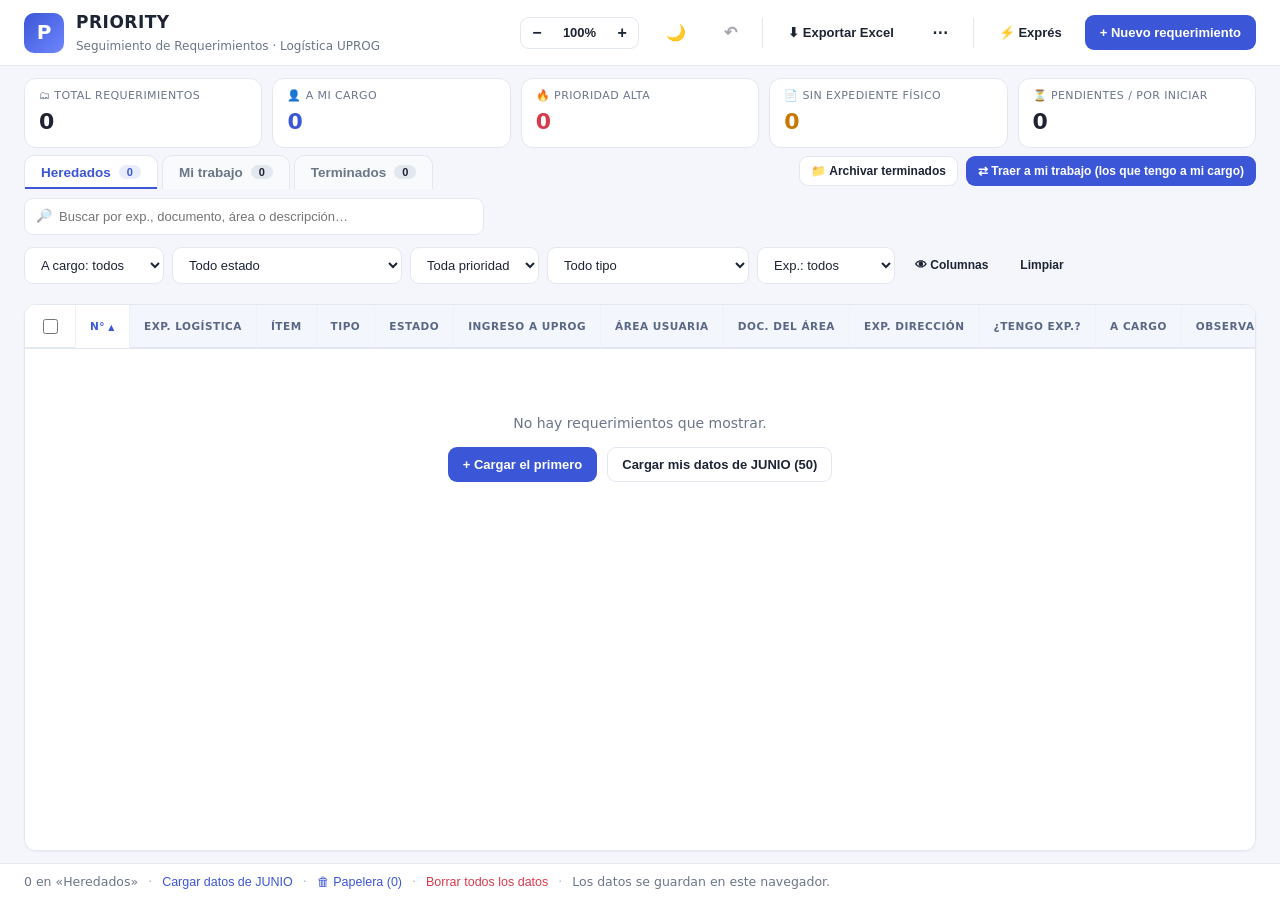
==== commit a81544b3: "Retirar el campo «Especialista a cargo» Estaba vacío en los 50 expedientes de junio y no se usa por " ====
--- a/PRIORITY.html
+++ b/PRIORITY.html
@@ -721,6 +721,21 @@
 
 /* ---------- Días sin movimiento ---------- */
 .sinmov-tag { display: block; font-size: 10.5px; color: var(--warn); margin-top: 3px; white-space: nowrap; }
+
+/* ---------- Anticipación (tipo detectado y expediente parecido) ---------- */
+.anticipa {
+  display: flex; flex-wrap: wrap; gap: 6px 14px;
+  margin-top: 6px; font-size: 12px; line-height: 1.5;
+}
+.ant-tipo { color: var(--primary); }
+.ant-par { color: var(--muted); }
+.ant-par b { color: var(--text); }
+.express-bar .anticipa { flex-basis: 100%; margin-top: 2px; }
+/* Campo rellenado por la app: se distingue hasta que el usuario lo cambie */
+.campo-sugerido {
+  border-color: var(--primary);
+  box-shadow: inset 0 0 0 2px var(--primary-soft);
+}
 
 /* ---------- Conectar con Google Drive ---------- */
 .drive-pop { max-height: 86vh; overflow-y: auto; }
@@ -897,11 +912,12 @@
     <input type="text" id="ex-exp" class="select ex-input" placeholder="N° Exp. Logística *" />
     <input type="text" id="ex-doc" class="select ex-input ex-ancho" placeholder="N° doc. del área (NOTA INFORMATIVA…)" list="dl-ex-doc" />
     <input type="text" id="ex-area" class="select ex-input ex-ancho" placeholder="Área usuaria" list="dl-ex-area" />
-    <input type="text" id="ex-den" class="select ex-input ex-max" placeholder="Denominación del requerimiento" />
+    <input type="text" id="ex-den" class="select ex-input ex-max" placeholder="Requerimiento (descripción)" />
     <select id="ex-tipo" class="select ex-input"></select>
     <button id="ex-guardar" class="btn btn-primary btn-sm" title="Guardar y seguir con el siguiente (Enter)">Guardar ↵</button>
     <button id="ex-cerrar" class="btn btn-ghost btn-sm" title="Cerrar (Esc)">✕</button>
     <span class="express-ayuda">Fecha de hoy, N° y pestaña se ponen solos · Enter guarda y sigue</span>
+    <div class="anticipa hidden" id="ex-anticipa"></div>
     <datalist id="dl-ex-doc"></datalist>
     <datalist id="dl-ex-area"></datalist>
   </section>
@@ -910,7 +926,7 @@
   <section class="toolbar">
     <div class="search">
       <span class="search-icon">🔎</span>
-      <input type="search" id="buscar" placeholder="Buscar por exp., documento, área, denominación, especialista…" />
+      <input type="search" id="buscar" placeholder="Buscar por exp., documento, área o descripción…" />
     </div>
     <div class="filters">
       <select id="filtro-cargo" class="select">
@@ -943,7 +959,6 @@
       <option value="SÍ">SÍ (a mi cargo)</option>
       <option value="NO">NO (de otra persona)</option>
     </select>
-    <button id="batch-especialista" class="btn btn-ghost btn-sm">👤 Asignar especialista</button>
     <button id="batch-eliminar" class="btn btn-ghost btn-sm">🗑 Eliminar</button>
     <button id="batch-cancelar" class="btn btn-ghost btn-sm">✕ Quitar selección</button>
   </section>
@@ -1018,11 +1033,6 @@
         <h3 class="form-section">Área usuaria</h3>
         <div class="grid-form">
           <label class="field field-wide">
-            <span>Área usuaria estratégica</span>
-            <input type="text" id="f-areaEstrategica" placeholder="Departamento / unidad estratégica" list="dl-areaEstrategica" autocomplete="off" />
-            <datalist id="dl-areaEstrategica"></datalist>
-          </label>
-          <label class="field field-wide">
             <span>Área usuaria</span>
             <input type="text" id="f-areaUsuaria" placeholder="Servicio / área que solicita" list="dl-areaUsuaria" autocomplete="off" />
             <datalist id="dl-areaUsuaria"></datalist>
@@ -1045,13 +1055,10 @@
             </span>
             <select id="f-tipo" class="select"></select>
           </label>
-          <label class="field">
-            <span>Ítem (resumen corto)</span>
-            <input type="text" id="f-item" placeholder="Ej. ESTANTE DE MELAMINA" />
-          </label>
           <label class="field field-wide">
-            <span>Denominación del requerimiento (completo)</span>
-            <textarea id="f-denominacion" rows="2" placeholder="Descripción completa del requerimiento" spellcheck="true" lang="es"></textarea>
+            <span>Requerimiento (descripción)</span>
+            <textarea id="f-denominacion" rows="2" placeholder="Ej. SERVICIO DE MANTENIMIENTO CORRECTIVO DE VENTILADOR MECANICO" spellcheck="true" lang="es"></textarea>
+            <div class="anticipa hidden" id="f-anticipa"></div>
           </label>
         </div>
 
@@ -1064,11 +1071,6 @@
           <label class="field">
             <span>Estado del requerimiento</span>
             <select id="f-estado" class="select"></select>
-          </label>
-          <label class="field">
-            <span>Especialista a cargo</span>
-            <input type="text" id="f-especialista" placeholder="Nombre del especialista" list="dl-especialista" autocomplete="off" />
-            <datalist id="dl-especialista"></datalist>
           </label>
           <label class="field">
             <span>Fecha de pase a especialista</span>
@@ -1310,12 +1312,12 @@
     observaciones: "textarea",
   };
   // Campos de texto que se editan en el cuadro amplio multilínea
-  const MULTILINEA = new Set(["observaciones", "denominacion", "docArea", "areaEstrategica", "areaUsuaria", "item"]);
+  const MULTILINEA = new Set(["observaciones", "denominacion", "docArea", "areaUsuaria", "item"]);
 
   // Campos con sugerencias de valores ya usados (autocompletado)
-  const AUTOCOMP = new Set(["areaEstrategica", "areaUsuaria", "especialista", "docArea", "item"]);
+  const AUTOCOMP = new Set(["areaUsuaria", "docArea", "item"]);
   // Campos cuyo texto alimenta el diccionario de predicción de palabras
-  const CAMPOS_TEXTO_VOCAB = ["docArea", "areaEstrategica", "areaUsuaria", "item", "denominacion", "observaciones", "especialista"];
+  const CAMPOS_TEXTO_VOCAB = ["docArea", "areaUsuaria", "item", "denominacion", "observaciones"];
 
   function normalizarTxt(str) {
     return String(str || "").toLowerCase().normalize("NFD").replace(/[\u0300-\u036f]/g, "");
@@ -1866,9 +1868,7 @@
     { f: "tengoExp",     h: "¿Tengo exp.?",    def: true },
     { f: "aCargo",       h: "A cargo",         def: "auto" }, // solo en «Heredados»
     { f: "pestana",      h: "Pestaña",         def: false },
-    { f: "areaEstrategica", h: "Área estratégica", def: false },
     { f: "denominacion", h: "Denominación",    def: false },
-    { f: "especialista", h: "Especialista",    def: false },
     { f: "fechaPase",    h: "F. pase",         def: false },
     { f: "observaciones", h: "Observaciones",  def: true },
   ];
@@ -1964,9 +1964,7 @@
     const celdaItem = `<div class="item-main"${tituloItem}>${esc(textoItem) || GUION}</div>`;
     // ÁREA USUARIA: mismo criterio; si está vacía se muestra la estratégica.
     const textoArea = (it.areaUsuaria && String(it.areaUsuaria).trim()) || (it.areaEstrategica && String(it.areaEstrategica).trim()) || "";
-    const difEstr = it.areaEstrategica && textoArea &&
-      String(it.areaEstrategica).trim().toUpperCase() !== String(textoArea).trim().toUpperCase();
-    const celdaArea = `<span${difEstr ? ` title="Área estratégica: ${esc(it.areaEstrategica)}"` : ""}>${esc(textoArea) || GUION}</span>`;
+    const celdaArea = esc(textoArea) || GUION;
 
     const CELDA = {
       nro: () => ed("nro", esc(it.nro) || GUION, "num cell-strong col-nro"),
@@ -1991,9 +1989,7 @@
       tengoExp: () => ed("tengoExp", tengoBadge),
       aCargo: () => ed("aCargo", cargoBadge),
       pestana: () => ed("pestana", `<span class="badge pest-badge">${esc(tabNombre(it.pestana))}</span>`),
-      areaEstrategica: () => txt("areaEstrategica", "cell-area"),
       denominacion: () => txt("denominacion", "cell-den"),
-      especialista: () => txt("especialista"),
       fechaPase: () => ed("fechaPase", fmtFecha(it.fechaPase)),
       observaciones: () => txt("observaciones", "cell-obs"),
     };
@@ -2316,25 +2312,38 @@
     set("#f-expLogistica", it ? it.expLogistica : "");
     set("#f-expDireccion", it ? it.expDireccion : "");
     set("#f-docArea", it ? it.docArea : "");
-    set("#f-areaEstrategica", it ? it.areaEstrategica : "");
     set("#f-areaUsuaria", it ? it.areaUsuaria : "");
     set("#f-tipo", it ? it.tipo : defTipo());
-    set("#f-item", it ? it.item : "");
     set("#f-denominacion", it ? it.denominacion : "");
     set("#f-prioridad", it ? it.prioridad : defPrioridad());
     set("#f-estado", it ? it.estado : defEstado());
-    set("#f-especialista", it ? it.especialista : "");
     set("#f-fechaPase", it ? it.fechaPase : "");
     set("#f-tengoExp", it ? it.tengoExp : "");
     set("#f-aCargo", it ? it.aCargo : "");
     set("#f-observaciones", it ? it.observaciones : "");
-    poblarDatalist("dl-areaEstrategica", "areaEstrategica");
     poblarDatalist("dl-areaUsuaria", "areaUsuaria");
-    poblarDatalist("dl-especialista", "especialista");
+    const cajaAnt = $("#f-anticipa"); if (cajaAnt) { cajaAnt.innerHTML = ""; cajaAnt.classList.add("hidden"); }
+    const selTipo = $("#f-tipo"); if (selTipo) { delete selTipo.dataset.tocado; selTipo.classList.remove("campo-sugerido"); }
+    formFoto = fotoFormulario();
     $("#modal").classList.remove("hidden");
     setTimeout(() => $("#f-expLogistica").focus(), 50);
   }
-  function cerrarModal() { $("#modal").classList.add("hidden"); }
+  // Foto del formulario al abrirlo, para saber si hay algo escrito sin guardar
+  let formFoto = "";
+  const CAMPOS_FORM = ["#f-pestana", "#f-nro", "#f-fechaIngreso", "#f-expLogistica",
+    "#f-expDireccion", "#f-docArea", "#f-areaUsuaria", "#f-tipo", "#f-denominacion",
+    "#f-prioridad", "#f-estado", "#f-fechaPase", "#f-tengoExp",
+    "#f-aCargo", "#f-observaciones"];
+  function fotoFormulario() {
+    return CAMPOS_FORM.map((sel) => { const el = $(sel); return el ? el.value : ""; }).join("\u0001");
+  }
+  function formTieneCambios() { return fotoFormulario() !== formFoto; }
+  // Solo se cierra con los botones (✕ o Cancelar) y avisando si hay algo escrito
+  function cerrarModal(forzar) {
+    if (!forzar && formTieneCambios() &&
+        !confirm("Tienes datos sin guardar en este requerimiento.\n\n¿Cerrar y perderlos?")) return;
+    $("#modal").classList.add("hidden");
+  }
 
   function guardarDesdeForm(ev) {
     ev.preventDefault();
@@ -2351,14 +2360,18 @@
       expLogistica,
       expDireccion: $("#f-expDireccion").value.trim(),
       docArea: $("#f-docArea").value.trim(),
-      areaEstrategica: $("#f-areaEstrategica").value.trim(),
+      // Se conserva el campo por compatibilidad con el Excel exportado, con el
+      // mismo valor del área usuaria (en la práctica siempre coincidían).
+      areaEstrategica: $("#f-areaUsuaria").value.trim(),
       areaUsuaria: $("#f-areaUsuaria").value.trim(),
       tipo: $("#f-tipo").value,
-      item: $("#f-item").value.trim(),
+      // El «ítem» se conserva para que el Excel exportado no cambie de columnas
+      item: $("#f-denominacion").value.trim(),
       denominacion: $("#f-denominacion").value.trim(),
       prioridad: $("#f-prioridad").value,
       estado: $("#f-estado").value,
-      especialista: $("#f-especialista").value.trim(),
+      // Campo retirado de la vista; se conserva vacío para que el Excel no cambie
+      especialista: "",
       fechaPase: $("#f-fechaPase").value,
       tengoExp: $("#f-tengoExp").value,
       aCargo: $("#f-aCargo").value,
@@ -2384,7 +2397,7 @@
       items.push(nuevo);
       toast("Requerimiento agregado.");
     }
-    guardar(); cerrarModal(); render();
+    guardar(); cerrarModal(true); render();
   }
 
   function eliminar(id) {
@@ -3107,14 +3120,12 @@
       L.push("");
       L.push(`- Estado: **${it.estado || "—"}** · N°: ${it.nro || "—"} · Hoja: ${tabNombre(it.pestana)}`);
       L.push(`- Área usuaria: ${it.areaUsuaria || "—"}`);
-      if (it.areaEstrategica && it.areaEstrategica !== it.areaUsuaria) L.push(`- Área estratégica: ${it.areaEstrategica}`);
       L.push(`- Documento del área: ${it.docArea || "—"} · Exp. Dirección: ${it.expDireccion || "—"}`);
       L.push(`- Tipo: ${it.tipo || "—"} · Prioridad: ${it.prioridad || "—"} · ¿Tengo el expediente físico?: ${it.tengoExp || "—"}`);
       L.push(`- Ingreso a UPROG: ${fmtFecha(it.fechaIngreso)}` +
         (dias !== null ? ` (${dias} días en UPROG)` : "") +
         (sinMov !== null ? ` · Sin movimiento: ${sinMov} días` : ""));
       if (it.denominacion && !seParecen(it.item, it.denominacion)) L.push(`- Denominación: ${it.denominacion}`);
-      if (it.especialista) L.push(`- Especialista: ${it.especialista}`);
       if (it.observaciones) L.push(`- Observaciones: ${it.observaciones}`);
       if (Array.isArray(it.historial) && it.historial.length) {
         const h = it.historial.map((x) => {
@@ -3293,15 +3304,20 @@
       " *  Guarda el resumen de tus expedientes en la carpeta CARPETA de tu Drive.",
       " *  No toca ningún otro archivo. */",
       "",
-      "const CLAVE   = '" + drive.clave + "';   // debe coincidir con la de la app",
-      "const CARPETA = 'PRIORITY';              // carpeta donde se guarda todo",
+      "const CLAVE     = '" + drive.clave + "';   // debe coincidir con la de la app",
+      "const CARPETA   = 'PRIORITY';              // carpeta donde se guarda todo",
+      "const PERMITIDOS = ['PRIORITY_estado.md', 'PRIORITY_copia.json']; // únicos archivos que acepta",
       "",
       "function doPost(e) {",
       "  try {",
-      "    const d = JSON.parse(e.postData.contents);",
+      "    // Acepta el envío directo y también el de formulario (campo 'datos'),",
+      "    // que es el que funciona cuando la app se abre con doble clic.",
+      "    const crudo = (e.parameter && e.parameter.datos) ? e.parameter.datos : e.postData.contents;",
+      "    const d = JSON.parse(crudo);",
       "    if (!d || d.clave !== CLAVE) return respuesta_({ ok: false, error: 'Clave incorrecta' });",
       "    const carpeta = carpetaDestino_();",
-      "    const nombre  = String(d.nombre || 'PRIORITY_estado.md').replace(/[\\/\\\\]/g, '-');",
+      "    const nombre  = String(d.nombre || 'PRIORITY_estado.md');",
+      "    if (PERMITIDOS.indexOf(nombre) < 0) return respuesta_({ ok: false, error: 'Archivo no permitido' });",
       "    const it = carpeta.getFilesByName(nombre);",
       "    if (it.hasNext()) it.next().setContent(d.contenido || '');",
       "    else carpeta.createFile(nombre, d.contenido || '', tipoMime_(nombre));",
@@ -3329,19 +3345,55 @@
 
   async function enviarADrive(nombre, contenido) {
     if (!drive.url) return { ok: false, error: "sin conectar" };
+    const cuerpo = JSON.stringify({ clave: drive.clave, nombre: nombre, contenido: contenido });
+    const opciones = {
+      method: "POST",
+      // texto plano: evita la comprobación previa del navegador (CORS)
+      headers: { "Content-Type": "text/plain;charset=utf-8" },
+      body: cuerpo,
+      redirect: "follow",
+    };
     try {
-      const r = await fetch(drive.url, {
-        method: "POST",
-        // texto plano: evita la comprobación previa del navegador (CORS)
-        headers: { "Content-Type": "text/plain;charset=utf-8" },
-        body: JSON.stringify({ clave: drive.clave, nombre: nombre, contenido: contenido }),
-        redirect: "follow",
-      });
+      const r = await fetch(drive.url, opciones);
       const txt = await r.text();
-      try { return JSON.parse(txt); } catch (e) { return { ok: r.ok }; }
+      try { return JSON.parse(txt); } catch (e) {}
+      // Si devuelve la página de inicio de sesión, el acceso no es «Cualquier usuario»
+      if (/accounts\.google\.com|iniciar sesión|Sign in/i.test(txt)) {
+        return { ok: false, motivo: "acceso", error: "El script pide iniciar sesión: en la implementación, «Quién tiene acceso» debe ser «Cualquier usuario»." };
+      }
+      return { ok: r.ok, motivo: r.ok ? "" : "respuesta", error: "El script respondió " + r.status };
     } catch (e) {
-      return { ok: false, error: String(e) };
-    }
+      // Abrir la app con doble clic (file://) hace que el navegador bloquee este
+      // tipo de envío. Los formularios sí están permitidos: se manda por ahí.
+      try {
+        await enviarPorFormulario(cuerpo);
+        return { ok: true, aciegas: true };
+      } catch (e2) {
+        return { ok: false, motivo: "red",
+          error: "No se pudo contactar con el script. Revisa que la dirección sea la de la implementación (termina en /exec), que tengas internet y que el acceso sea «Cualquier usuario»." };
+      }
+    }
+  }
+
+  // Envío por formulario dentro de un marco oculto: los formularios no están
+  // sujetos a las restricciones que bloquean el envío normal desde file://.
+  function enviarPorFormulario(cuerpo) {
+    return new Promise((res) => {
+      const nombre = "priority_drive_" + Date.now();
+      const marco = document.createElement("iframe");
+      marco.name = nombre; marco.style.display = "none";
+      document.body.appendChild(marco);
+      const form = document.createElement("form");
+      form.action = drive.url; form.method = "POST"; form.target = nombre;
+      form.style.display = "none";
+      const campo = document.createElement("input");
+      campo.type = "hidden"; campo.name = "datos"; campo.value = cuerpo;
+      form.appendChild(campo);
+      document.body.appendChild(form);
+      form.submit();
+      // Se limpia después; no se puede leer la respuesta (otro dominio)
+      setTimeout(() => { form.remove(); marco.remove(); res(); }, 4000);
+    });
   }
 
   // Se llama tras cada guardado; espera un momento para no enviar en cada tecla
@@ -3415,15 +3467,22 @@
       est.textContent = "Probando…"; est.className = "drive-estado";
       const previa = drive.url; drive.url = url;
       const res = await enviarADrive("PRIORITY_estado.md", resumenTexto());
-      if (res && res.ok) {
+      if (res && res.ok && !res.aciegas) {
         guardarDrive();
         est.textContent = "✓ Conectado. Guardado en la carpeta «PRIORITY» de tu Drive.";
         est.className = "drive-estado bien";
         toast("Drive conectado: tus expedientes se guardarán solos en la carpeta «PRIORITY».");
         setTimeout(cerrar, 1600);
+      } else if (res && res.aciegas) {
+        // Se envió, pero el navegador no deja leer la confirmación (típico con file://)
+        guardarDrive();
+        est.innerHTML = "Enviado ✓ — pero el navegador no deja confirmar la respuesta.<br>" +
+          "<b>Abre tu Google Drive y busca la carpeta «PRIORITY»</b>: si el archivo está ahí, quedó bien conectado.";
+        est.className = "drive-estado bien";
       } else {
         drive.url = previa;
-        est.textContent = "No respondió. Revisa que el acceso sea «Cualquier usuario» y que la clave del código coincida.";
+        est.textContent = (res && res.error) ? res.error
+          : "No respondió. Revisa que el acceso sea «Cualquier usuario» y que la clave del código coincida.";
         est.className = "drive-estado mal";
       }
     });
@@ -3537,6 +3596,86 @@
   }
   function cambiarZoom(delta) { zoom += delta; aplicarZoom(); }
 
+
+  // ---------- Anticipación: la app aprende de tus propios expedientes ----------
+  // 1) Deduce el TIPO a partir de las palabras de la descripción.
+  // 2) Encuentra un expediente anterior parecido, para tener el precedente a mano.
+  const VACIAS_ANT = new Set(["PARA", "CON", "LOS", "LAS", "DEL", "POR", "SOLICITO",
+    "SOLICITUD", "REMITO", "SEGUN", "SOLICITADO", "HNAL", "HOSPITAL", "NACIONAL",
+    "ARZOBISPO", "LOAYZA", "DEPARTAMENTO", "DPTO", "SERVICIO", "UNIDAD"]);
+  function palabrasClave(txt) {
+    return String(txt || "").toUpperCase().normalize("NFD").replace(/[̀-ͯ]/g, "")
+      .replace(/[^A-Z0-9 ]/g, " ").split(/\s+/)
+      .filter((w) => w.length > 3 && !VACIAS_ANT.has(w));
+  }
+  // Palabras que en TUS datos aparecen siempre con un mismo tipo
+  function aprenderTipos() {
+    const freq = {};
+    items.forEach((it) => {
+      if (!it.tipo) return;
+      new Set(palabrasClave(it.denominacion + " " + it.item)).forEach((w) => {
+        (freq[w] = freq[w] || {})[it.tipo] = (freq[w][it.tipo] || 0) + 1;
+      });
+    });
+    return freq;
+  }
+  function predecirTipo(texto, vocabTipos) {
+    const freq = vocabTipos || aprenderTipos();
+    const puntos = {};
+    new Set(palabrasClave(texto)).forEach((w) => {
+      const c = freq[w];
+      if (!c) return;
+      const tipos = Object.keys(c);
+      // solo cuentan las palabras que nunca se han usado con otro tipo
+      if (tipos.length === 1) puntos[tipos[0]] = (puntos[tipos[0]] || 0) + c[tipos[0]];
+    });
+    let mejor = null, max = 0, total = 0;
+    Object.keys(puntos).forEach((t) => { total += puntos[t]; if (puntos[t] > max) { max = puntos[t]; mejor = t; } });
+    if (!mejor || total < 2) return null;
+    return { tipo: mejor, seguridad: max / total };
+  }
+  // Expediente anterior más parecido (por palabras compartidas)
+  function expedienteParecido(texto, exceptoId) {
+    const busca = new Set(palabrasClave(texto));
+    if (busca.size < 2) return null;
+    let mejor = null, mejorPuntaje = 0;
+    items.forEach((it) => {
+      if (it.id === exceptoId) return;
+      const suyas = new Set(palabrasClave(it.denominacion + " " + it.item));
+      if (!suyas.size) return;
+      let comunes = 0;
+      busca.forEach((w) => { if (suyas.has(w)) comunes++; });
+      const puntaje = comunes / Math.max(busca.size, 3);
+      if (comunes >= 2 && puntaje > mejorPuntaje) { mejorPuntaje = puntaje; mejor = it; }
+    });
+    return mejorPuntaje >= 0.4 ? mejor : null;
+  }
+  // Pinta las sugerencias y aplica el tipo detectado
+  function anticipar(texto, idCaja, selectTipo, exceptoId) {
+    const caja = $(idCaja);
+    if (!caja) return;
+    const partes = [];
+    const pt = predecirTipo(texto);
+    if (pt && selectTipo) {
+      const sel = $(selectTipo);
+      // Solo se impone si el usuario no eligió otro tipo a mano
+      if (sel && !sel.dataset.tocado && sel.value !== pt.tipo) {
+        const existe = [...sel.options].some((o) => o.value === pt.tipo);
+        if (existe) { sel.value = pt.tipo; sel.classList.add("campo-sugerido"); }
+      }
+      partes.push('<span class="ant-tipo">Tipo detectado: <b>' + esc(pt.tipo) + "</b></span>");
+    }
+    const par = expedienteParecido(texto, exceptoId);
+    if (par) {
+      const dias = diasDesde(par.fechaIngreso);
+      partes.push('<span class="ant-par">Ya trabajaste algo parecido: <b>Exp. ' + esc(par.expLogistica || "—") +
+        "</b> — " + esc((par.item || par.denominacion || "").slice(0, 60)) +
+        " · <b>" + esc(par.estado || "—") + "</b>" + (dias !== null ? " · " + dias + " d" : "") + "</span>");
+    }
+    caja.innerHTML = partes.join("");
+    caja.classList.toggle("hidden", !partes.length);
+  }
+
   // ---------- KPIs clickeables (tocar una tarjeta filtra la tabla) ----------
   function clickKpi(tipo) {
     if (tipo === "total") { resetFiltros(); renderTabla(); marcarKpis(); return; }
@@ -3596,7 +3735,7 @@
       // El área estratégica casi siempre coincide con el área usuaria; se copia y se corrige luego si difiere
       areaEstrategica: area, areaUsuaria: area,
       tipo: $("#ex-tipo").value || defTipo(),
-      item: "", denominacion: $("#ex-den").value.trim(),
+      item: $("#ex-den").value.trim(), denominacion: $("#ex-den").value.trim(),
       prioridad: defPrioridad(), estado: defEstado(),
       especialista: "", fechaPase: "", tengoExp: "", aCargo: "SÍ",
       observaciones: "",
@@ -3605,6 +3744,8 @@
     items.push(nuevo);
     guardar(); render();
     ["#ex-exp", "#ex-doc", "#ex-area", "#ex-den"].forEach((s) => { $(s).value = ""; });
+    const ca = $("#ex-anticipa"); if (ca) { ca.innerHTML = ""; ca.classList.add("hidden"); }
+    const st = $("#ex-tipo"); if (st) { delete st.dataset.tocado; st.classList.remove("campo-sugerido"); }
     poblarDatalist("dl-ex-doc", "docArea");
     poblarDatalist("dl-ex-area", "areaUsuaria");
     $("#ex-exp").focus();
@@ -3769,10 +3910,28 @@
     // Registro exprés
     $("#btn-express").addEventListener("click", () => toggleExpress());
     $("#ex-guardar").addEventListener("click", guardarExpress);
-    $("#ex-cerrar").addEventListener("click", () => toggleExpress(false));
+    $("#ex-cerrar").addEventListener("click", () => {
+      const algo = ["#ex-exp", "#ex-doc", "#ex-area", "#ex-den"].some((sel) => $(sel).value.trim());
+      if (!algo || confirm("Tienes datos escritos en el registro exprés.\n\n¿Cerrar y perderlos?")) toggleExpress(false);
+    });
+    // Anticipación mientras escribe (exprés)
+    $("#ex-den").addEventListener("input", (e) => {
+      anticipar(e.target.value, "#ex-anticipa", "#ex-tipo", null);
+    });
+    $("#ex-tipo").addEventListener("change", (e) => { e.target.dataset.tocado = "1"; e.target.classList.remove("campo-sugerido"); });
+    // Anticipación mientras escribe (formulario)
+    $("#f-denominacion").addEventListener("input", (e) => {
+      anticipar(e.target.value, "#f-anticipa", "#f-tipo", $("#f-id").value || null);
+    });
+    $("#f-tipo").addEventListener("change", (e) => { e.target.dataset.tocado = "1"; e.target.classList.remove("campo-sugerido"); });
+
     $("#express-bar").addEventListener("keydown", (e) => {
       if (e.key === "Enter") { e.preventDefault(); guardarExpress(); }
-      else if (e.key === "Escape") { e.preventDefault(); toggleExpress(false); }
+      else if (e.key === "Escape") {
+        e.preventDefault();
+        const algo = ["#ex-exp", "#ex-doc", "#ex-area", "#ex-den"].some((sel) => $(sel).value.trim());
+        if (!algo || confirm("Tienes datos escritos en el registro exprés.\n\n¿Cerrar y perderlos?")) toggleExpress(false);
+      }
     });
 
     // KPIs clickeables
@@ -3791,10 +3950,9 @@
     $("#zoom-mas").addEventListener("click", () => cambiarZoom(0.1));
     $("#zoom-nivel").addEventListener("click", () => { zoom = 1; aplicarZoom(); });
     $("#btn-tema").addEventListener("click", alternarTema);
-    $("#modal-close").addEventListener("click", cerrarModal);
-    $("#btn-cancelar").addEventListener("click", cerrarModal);
+    $("#modal-close").addEventListener("click", () => cerrarModal());
+    $("#btn-cancelar").addEventListener("click", () => cerrarModal());
     $("#form").addEventListener("submit", guardarDesdeForm);
-    $("#modal").addEventListener("click", (e) => { if (e.target.id === "modal") cerrarModal(); });
 
     conectarAyudas();
 
@@ -3864,11 +4022,6 @@
     $("#batch-prioridad").addEventListener("change", (e) => { const v = e.target.value; e.target.value = ""; if (v) aplicarLote("prioridad", v, "Prioridad"); });
     $("#batch-pestana").addEventListener("change", (e) => { const v = e.target.value; e.target.value = ""; if (v) aplicarLote("pestana", v, "Pestaña"); });
     $("#batch-cargo").addEventListener("change", (e) => { const v = e.target.value; e.target.value = ""; if (v) aplicarLote("aCargo", v, "A cargo"); });
-    $("#batch-especialista").addEventListener("click", () => {
-      const nombre = prompt("Especialista a asignar a los seleccionados:", "");
-      if (nombre === null) return;
-      aplicarLote("especialista", nombre.trim(), "Especialista");
-    });
     $("#batch-eliminar").addEventListener("click", eliminarLote);
     $("#batch-cancelar").addEventListener("click", () => { seleccion.clear(); renderTabla(); sincronizarSeleccion(); });
 
@@ -3905,7 +4058,6 @@
     $("#config-cancelar").addEventListener("click", cerrarConfig);
     $("#config-guardar").addEventListener("click", guardarConfigDesdeEditor);
     $("#config-restaurar").addEventListener("click", restaurarConfig);
-    $("#modal-config").addEventListener("click", (e) => { if (e.target.id === "modal-config") cerrarConfig(); });
     $$("[data-add]").forEach((b) => b.addEventListener("click", () => agregarConfig(b.getAttribute("data-add"))));
 
     document.addEventListener("keydown", (e) => {
@@ -3914,7 +4066,7 @@
       // requerimiento"); Escape debe cerrar primero el glosario sin perder el formulario.
       if (!$("#modal-glosario").classList.contains("hidden")) cerrarGlosario();
       else if (!$("#modal-papelera").classList.contains("hidden")) cerrarPapelera();
-      else if (!$("#modal").classList.contains("hidden")) cerrarModal();
+      else if (!$("#modal").classList.contains("hidden")) cerrarModal();  // avisa si hay cambios
       else if (!$("#modal-config").classList.contains("hidden")) cerrarConfig();
     });
 
